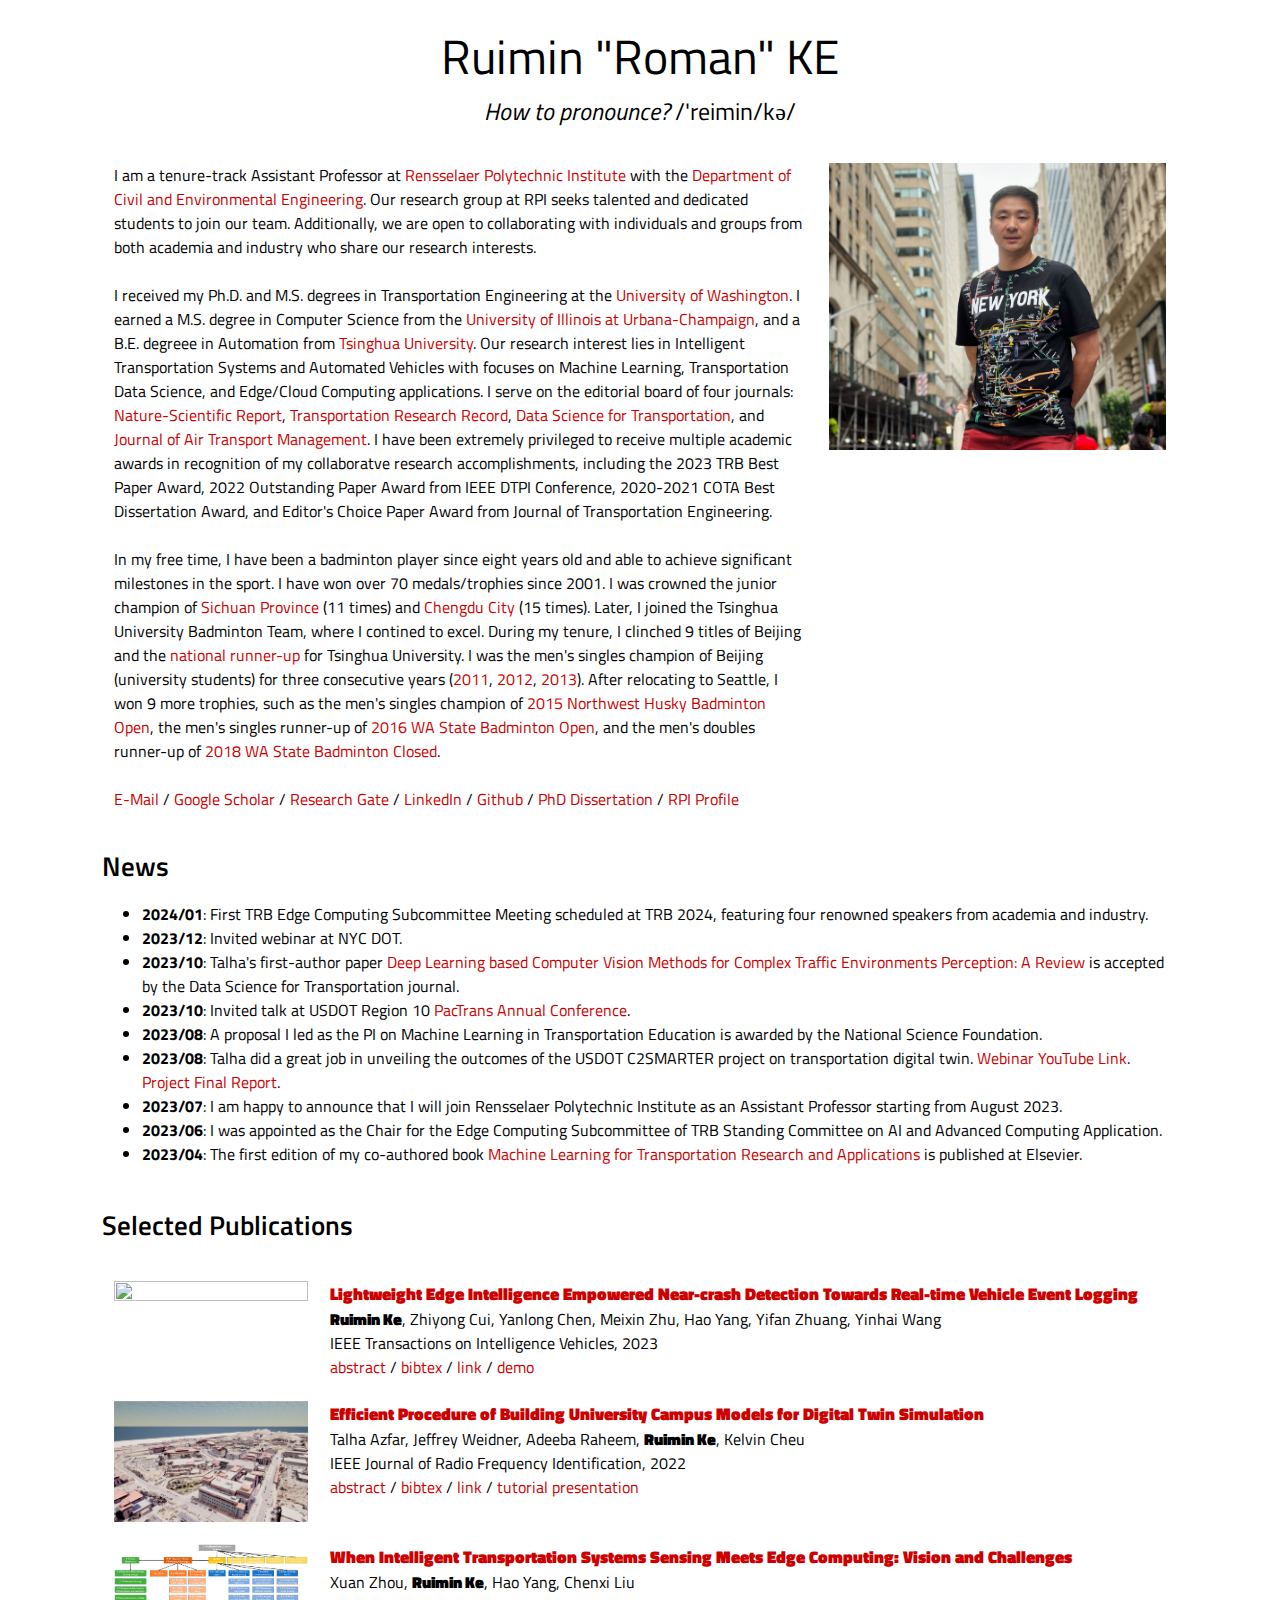
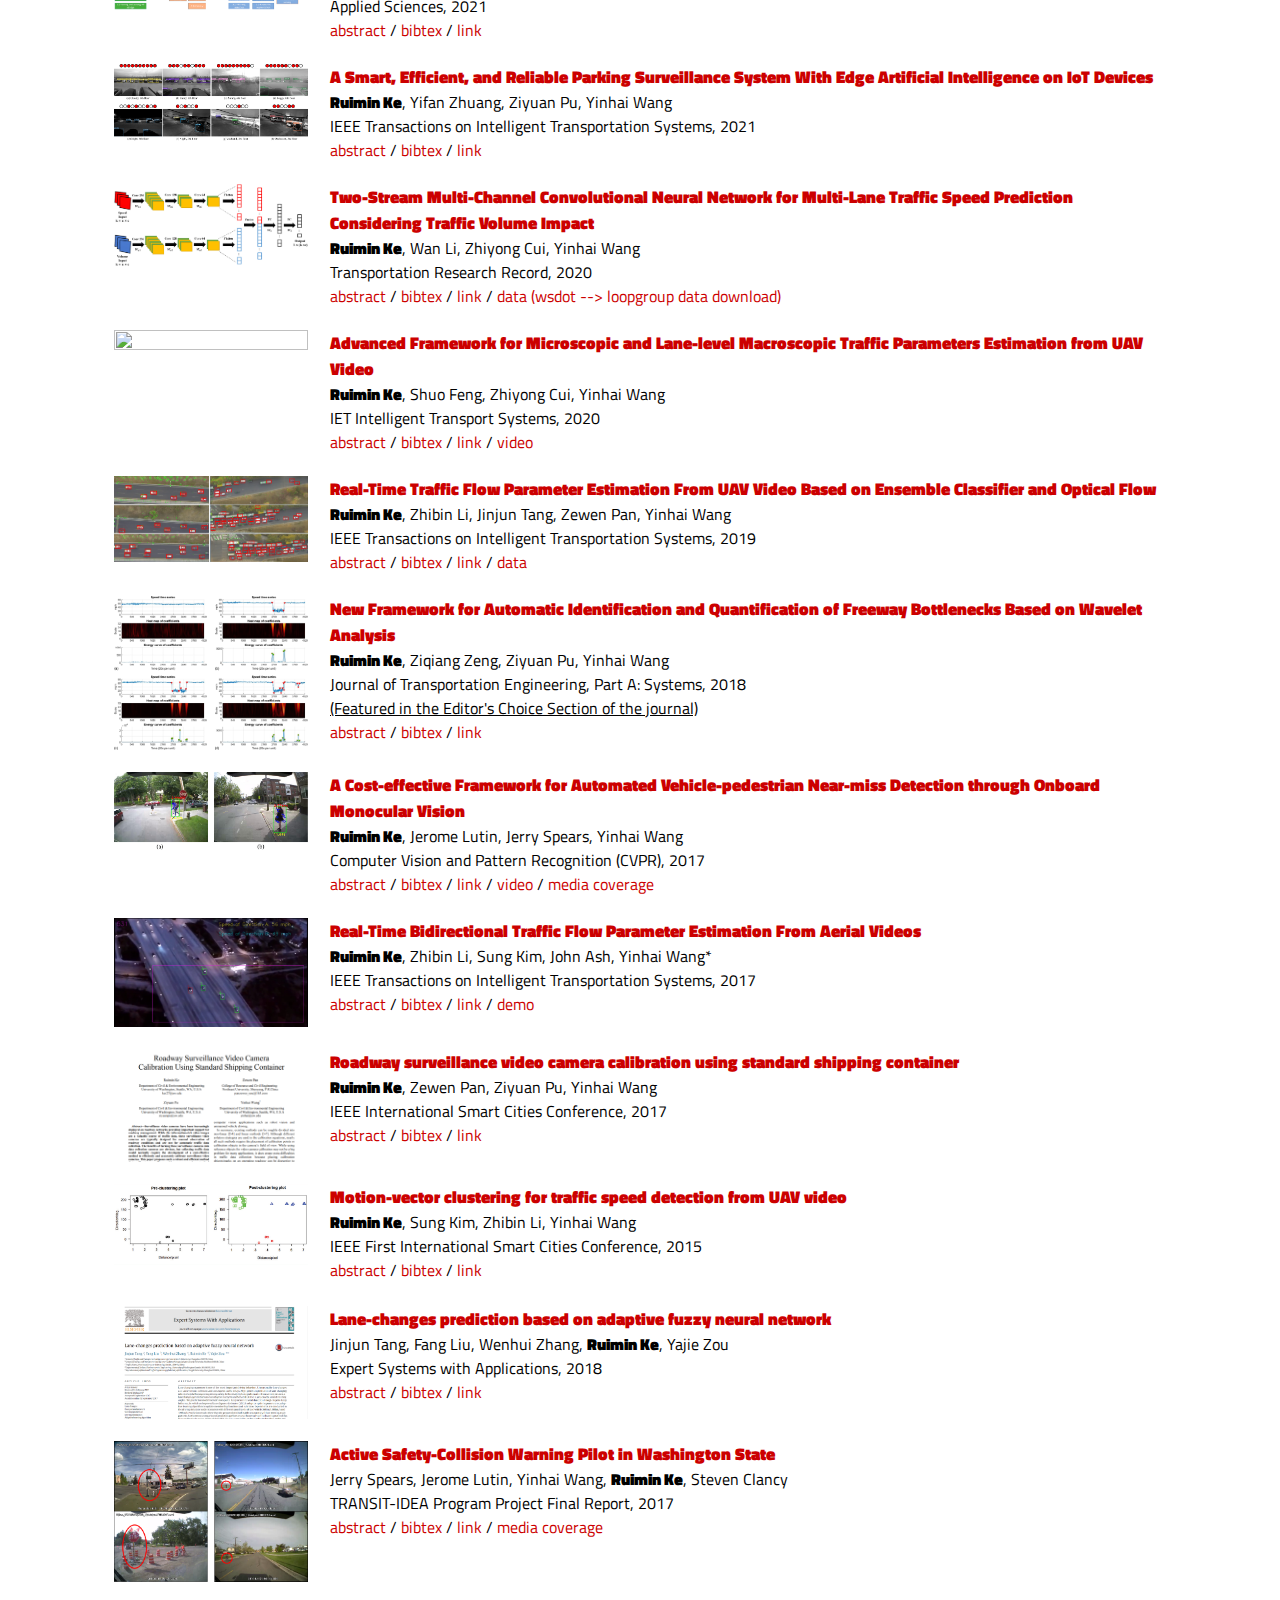
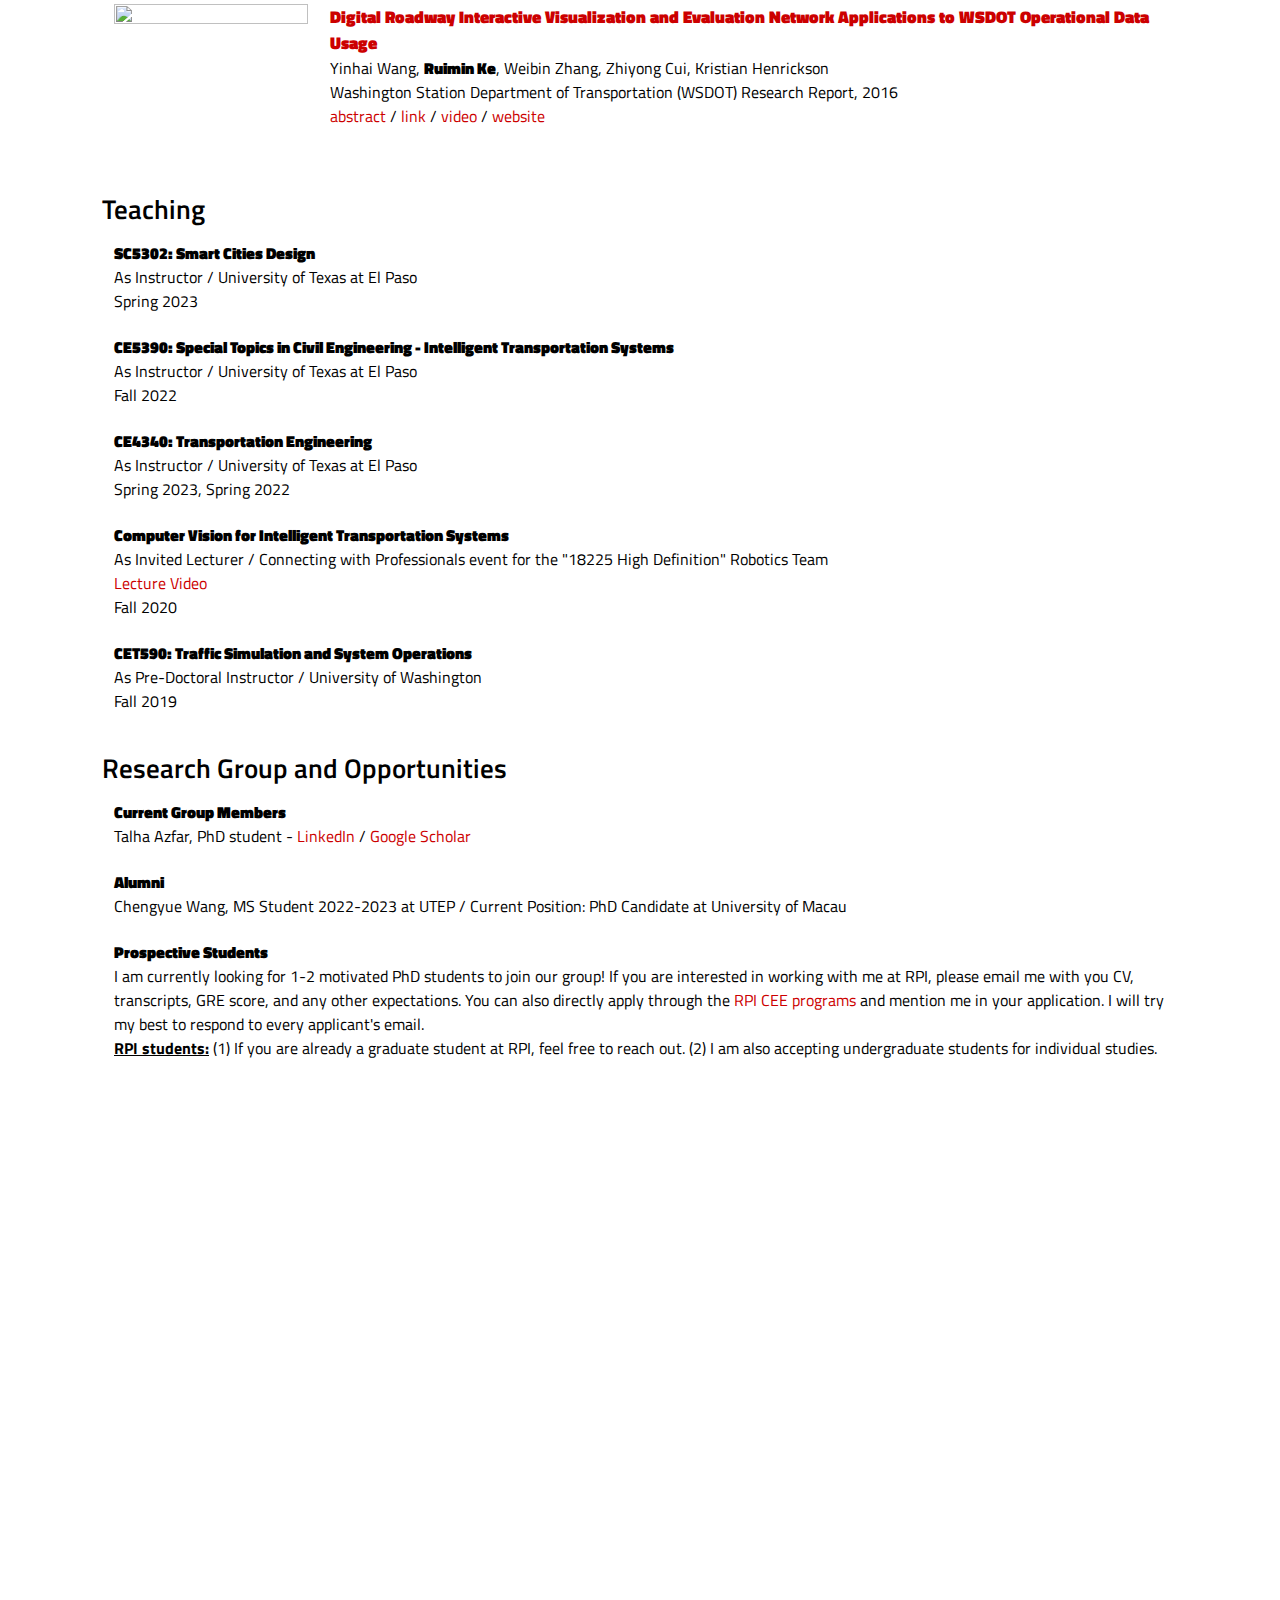
==== index.htm @ 083072ac "Dec 2023 Update" ====
<html>
  <meta http-equiv="Content-Type" content="text/html; charset=utf-8" /> 
  <script src="hidebib.js" type="text/javascript"></script>
  <title>Ruimin Ke - Homepage</title>
  <link href="https://fonts.googleapis.com/css?family=Titillium+Web:400,600,400italic,600italic,300,300italic" type="text/css" rel="stylesheet" />
  <link href="style.css" type="text/css" rel="stylesheet" />
  <body>
    <table cellpadding="10" width="1100" align="center" border="0">
      <tr>
        <td halign="center">
          <p align="center">
            <font size="7"> Ruimin "Roman" KE </font> </br>
            <font size="5"><i>How to pronounce?</i>  /'reimin/k&#601/</font>
          </p>
        </td>
      </tr>
      <tr>
        <td>
          <table cellpadding="10" width="100%" align="center" border="0">
            <tr>
              <td width="50%" valign="top">I am a tenure-track Assistant Professor at <a target="_blank" rel="noopener noreferrer" href="https://www.rpi.edu/">Rensselaer Polytechnic Institute</a> with the <a target="_blank" rel="noopener noreferrer" href="https://cee.rpi.edu/">Department of Civil and Environmental Engineering</a>.
                Our research group at RPI seeks talented and dedicated students to join our team. Additionally, we are open to collaborating with individuals and groups from both academia and industry who share our research interests.</br></br>
                I received my Ph.D. and M.S. degrees in Transportation Engineering at the <a target="_blank" rel="noopener noreferrer" href="https://www.washington.edu/">University of Washington</a>. I earned a M.S. degree in Computer Science from the <a target="_blank" rel="noopener noreferrer" href="https://illinois.edu/">University of Illinois at Urbana-Champaign</a>, and a B.E. degreee in Automation from <a target="_blank" rel="noopener noreferrer" href="https://www.tsinghua.edu.cn/en/">Tsinghua University</a>.
                Our research interest lies in Intelligent Transportation Systems and Automated Vehicles with focuses on Machine Learning, Transportation Data Science, and Edge/Cloud Computing applications. 
                I serve on the editorial board of four journals: <a target="_blank" rel="noopener noreferrer" href="https://www.nature.com/srep/">Nature-Scientific Report</a>, <a target="_blank" rel="noopener noreferrer" href="https://journals.sagepub.com/home/trr">Transportation Research Record</a>, <a target="_blank" rel="noopener noreferrer" href="https://www.springer.com/journal/42421">Data Science for Transportation</a>, and <a target="_blank" rel="noopener noreferrer" href="https://www.sciencedirect.com/journal/journal-of-air-transport-management">Journal of Air Transport Management</a>. I have been extremely privileged to receive multiple academic awards in recognition of my collaboratve research accomplishments, including the 2023 TRB Best Paper Award, 2022 Outstanding Paper Award from IEEE DTPI Conference, 2020-2021 COTA Best Dissertation Award, and Editor's Choice Paper Award from Journal of Transportation Engineering.
                <br /><br />In my free time, I have been a badminton player since eight years old and able to achieve significant milestones in the sport. I have won over 70 medals/trophies since 2001. I was crowned the junior champion of <a target="_blank" rel="noopener noreferrer" href="http://www.doc88.com/p-398368573587.html">Sichuan Province</a> (11 times) and <a target="_blank" rel="noopener noreferrer" href="http://sports.sina.com.cn/s/2004-07-28/0723320391s.shtml">Chengdu City</a> (15 times). Later, I joined the Tsinghua University Badminton Team, where I contined to excel. During my tenure, I clinched 9 titles of Beijing and the <a target="_blank" rel="noopener noreferrer" href="http://news.cupl.edu.cn/info/1054/19584.htm">national runner-up</a> for Tsinghua University. 
                I was the men's singles champion of Beijing (university students) for three consecutive years (<a target="_blank" rel="noopener noreferrer" href="http://v.youku.com/v_show/id_XMjYyMjA4NDAw.html">2011</a>, <a target="_blank" rel="noopener noreferrer" href="http://v.youku.com/v_show/id_XNDQyNzk2NzIw.html">2012</a>, <a target="_blank" rel="noopener noreferrer" href="https://www.tsinghua.edu.cn/info/1181/54935.htm">2013</a>). 
                After relocating to Seattle, I won 9 more trophies, such as the men's singles champion of <a target="_blank" rel="noopener noreferrer" href="http://students.washington.edu/bmtclub/">2015 Northwest Husky Badminton Open</a>, the men's singles runner-up of <a target="_blank" rel="noopener noreferrer" href="https://www.youtube.com/watch?v=KPBD_abbd6g">2016 WA State Badminton Open</a>, and the men's doubles runner-up of <a target="_blank" rel="noopener noreferrer" href="https://www.youtube.com/watch?v=E0kyC5zGu3Q">2018 WA State Badminton Closed</a>. 
                <br /><br /><a target="_blank" rel="noopener noreferrer" href="mailto:ker@rpi.edu">E-Mail</a> / <a target="_blank" rel="noopener noreferrer" href="https://scholar.google.com/citations?user=7dTiQxUAAAAJ&hl=en">Google Scholar</a> / <a target="_blank" rel="noopener noreferrer" href="https://www.researchgate.net/profile/Ruimin_Ke">Research Gate</a> / <a target="_blank" rel="noopener noreferrer" href="https://www.linkedin.com/in/ruimin-roman-ke-44794893/">LinkedIn</a> / <a target="_blank" rel="noopener noreferrer" href="https://github.com/superromanke">Github</a> / <a target="_blank" rel="noopener noreferrer" href="https://search.proquest.com/docview/2489315896?pq-origsite=gscholar&fromopenview=true">PhD Dissertation</a> / <a target="_blank" rel="noopener noreferrer" href="https://faculty.rpi.edu/ruimin-ke">RPI Profile</a><br/></td>

              <td width="25%" valign="top">
                <img src="./icons/nyc_profile.jpg" style="border-style: none" width="100%" /></br>
              </td>
            </tr>
          </table>
        </td>
      </tr>
      <tr>
        <td>
          <heading>News</heading>
          <br />
          <ul>
          <li><b>2024/01</b>: First TRB Edge Computing Subcommittee Meeting scheduled at TRB 2024, featuring four renowned speakers from academia and industry.
          <li><b>2023/12</b>: Invited webinar at NYC DOT.
          <li><b>2023/10</b>: Talha's first-author paper <a target="_blank" rel="noopener noreferrer" href="https://arxiv.org/abs/2211.05120">Deep Learning based Computer Vision Methods for Complex Traffic Environments Perception: A Review</a> is accepted by the Data Science for Transportation journal.
          <li><b>2023/10</b>: Invited talk at USDOT Region 10 <a target="_blank" rel="noopener noreferrer" href="https://pactransconference.com/">PacTrans Annual Conference</a>.
          <li><b>2023/08</b>: A proposal I led as the PI on Machine Learning in Transportation Education is awarded by the National Science Foundation.
          <li><b>2023/08</b>: Talha did a great job in unveiling the outcomes of the USDOT C2SMARTER project on transportation digital twin. <a target="_blank" rel="noopener noreferrer" href="https://youtu.be/tYYnSCZ3UEE">Webinar YouTube Link</a>. <a target="_blank" rel="noopener noreferrer" href="https://rosap.ntl.bts.gov/view/dot/72742">Project Final Report</a>.
          <li><b>2023/07</b>: I am happy to announce that I will join Rensselaer Polytechnic Institute as an Assistant Professor starting from August 2023.
          <li><b>2023/06</b>: I was appointed as the Chair for the Edge Computing Subcommittee of TRB Standing Committee on AI and Advanced Computing Application.
          <li><b>2023/04</b>: The first edition of my co-authored book <a target="_blank" rel="noopener noreferrer" href="https://shop.elsevier.com/books/title/author/9780323961264?utm_source=google_ads&utm_medium=paid_search&utm_campaign=usdsa&gclid=Cj0KCQjw0IGnBhDUARIsAMwFDLky4jBbc_l6eus937eQsNHpFeOmkGIKtBMQVFHI4ewZw82mEf7poVcaAh_wEALw_wcB&gclsrc=aw.ds">Machine Learning for Transportation Research and Applications</a> is published at Elsevier.
        </td>
      </tr>
      <tr>
        <td>
          <heading>Selected Publications</heading>
          <br />
          <br />
          <table cellpadding="10" width="100%" align="center" border="0">
            <tr>
              <td width="20%" valign="top">
                <img src="icons/iv2023.png" style="border-style: none" width="100%" />
              </td>
              <td width="80%" valign="top"><papertitle><a href="./pdfs/IV2023.pdf">Lightweight Edge Intelligence Empowered Near-crash Detection Towards Real-time Vehicle Event Logging</a></papertitle><br /><strong><b>Ruimin Ke</b></strong>, Zhiyong Cui, Yanlong Chen, Meixin Zhu, Hao Yang, Yifan Zhuang, Yinhai Wang<br />IEEE Transactions on Intelligence Vehicles, 2023<br /><div class="paper" id="IV2023"><a href="javascript:toggleblock('IV2023_abs')">abstract</a> / <a href="javascript:toggleblock('IV2023_bib')">bibtex</a> / <a target="_blank" rel="noopener noreferrer" href="https://ieeexplore.ieee.org/abstract/document/10036095">link</a> / <a target="_blank" rel="noopener noreferrer" href="https://www.youtube.com/watch?v=9NGo4Ef59i0">demo</a>
                <p align="justify"><i id="IV2023_abs">A major role of automated vehicles is that vehicles serve as mobile sensors for event detection and data collection, which support tactical automation in autonomous driving and post-analysis for traffic safety. However, most data collected during regular operations of vehicles are not of interest, while it costs a large amount of computation, communication, and storage resources on the cloud servers. Vehicular edge computing has emerged as a promising paradigm to balance these high costs in traditional cloud computing. But edge computers often have limited resources to support the high efficiency and intelligence of advanced vehicular functions. Motivated by the existing challenges and new concepts, this paper proposes and tests a lightweight edge intelligence framework for vehicle event detection and logging that runs in an event-based and real-time manner. Specifically, this paper takes vehicle-vehicle and vehicle-pedestrian near-crashes as the events of interest. The lightweight algorithm design of modeling the bounding boxes in object detection/tracking enables real-time edge intelligence onboard a vehicle; The event-based data logging mechanism eliminates redundant data onboard and integrates multi-source information for individual near-crash events. Comprehensive open-road tests on four transit vehicles have been conducted.</i></p>
                <bibtext xml:space="preserve" id="IV2023_bib">@article{ke2023lightweight, <br />title={Lightweight Edge Intelligence Empowered Near-crash Detection Towards Real-time Vehicle Event Logging},<br />author={Ke, Ruimin and Cui, Zhiyong and Chen, Yanlong and Zhu, Meixin and Yang, Hao and Zhuang, Yifan and Wang, Yinhai},<br />journal={IEEE Transactions on Intelligent Vehicles},<br />year={2023},<br />publisher={IEEE}<br />}<br /></bibtext></div><script language="JavaScript">hideblock('IV2023_bib');hideblock('IV2023_abs');</script></td>
            </tr>
            <tr>
              <td width="20%" valign="top">
                <img src="icons/dt2022.jpg" style="border-style: none" width="100%" />
              </td>
              <td width="80%" valign="top"><papertitle><a href="./pdfs/dt2022.pdf">Efficient Procedure of Building University Campus Models for Digital Twin Simulation</a></papertitle><br /> Talha Azfar, Jeffrey Weidner, Adeeba Raheem, <strong><b>Ruimin Ke</b></strong>, Kelvin Cheu<br />IEEE Journal of Radio Frequency Identification, 2022<br /><div class="paper" id="dt2022"><a href="javascript:toggleblock('dt2022_abs')">abstract</a> / <a href="javascript:toggleblock('dt2022_bib')">bibtex</a> / <a target="_blank" rel="noopener noreferrer" href="https://ieeexplore.ieee.org/abstract/document/9913679">link</a> / <a target="_blank" rel="noopener noreferrer" href="https://nyu.zoom.us/rec/play/0m3GOt7iWt-vNhStCJ-J1naYCwnGTi29B5cjJQCjmVbZeunkgxw4Bzfw_MqqwFwJR85CLu8r_Fhweh66.6rAC7u7TAZkBQsOC?continueMode=true&_x_zm_rtaid=ipupiJfQSz6GrYaOgJojxQ.1672900135494.974de250732fb4ac7be6138efebbbbf9&_x_zm_rhtaid=842">tutorial presentation</a>
                <p align="justify"><i id="dt2022_abs">Realistic digital geographical models of real-world locations are a necessary starting point for digital twin applications, especially for simulation and visualization. However, the visual fidelity of this first step is often neglected, since the effort involved is counterproductive to the main research focus. In this paper, we explore different tools and resources to assemble an efficient and convenient procedure to create a 3D digital model of a university campus that can support digital twin applications. Specifically, the terrain, buildings, and road network are combined into the CARLA project on Unreal Engine, enabling computer vision, traffic simulation, and autonomous driving experimentation.</i></p>
                <bibtext xml:space="preserve" id="dt2022_bib">@article{azfar2022efficient, <br />title={Efficient Procedure of Building University Campus Models for Digital Twin Simulation},<br />author={Azfar, Talha and Weidner, Jeffrey and Raheem, Adeeba and Ke, Ruimin and Cheu, Ruey Long},<br />journal={IEEE Journal of Radio Frequency Identification},<br />volume={6},<br />pages={769-773},<br />year={2022},<br />publisher={IEEE}<br />}<br /></bibtext></div><script language="JavaScript">hideblock('dt2022_bib');hideblock('dt2022_abs');</script></td>
            </tr>            
            <tr>
              <td width="20%" valign="top">
                <img src="icons/as2021.png" style="border-style: none" width="100%" />
              </td>
              <td width="80%" valign="top"><papertitle><a href="./pdfs/as2021.pdf">When Intelligent Transportation Systems Sensing Meets Edge Computing: Vision and Challenges</a></papertitle><br />Xuan Zhou, <strong><b>Ruimin Ke</b></strong>, Hao Yang, Chenxi Liu<br />Applied Sciences, 2021<br /><div class="paper" id="AS2021"><a href="javascript:toggleblock('AS2021_abs')">abstract</a> / <a href="javascript:toggleblock('AS2021_bib')">bibtex</a> / <a target="_blank" rel="noopener noreferrer" href="https://www.mdpi.com/2076-3417/11/20/9680">link</a><p align="justify"><i id="AS2021_abs">The widespread use of mobile devices and sensors has motivated data-driven applications that can leverage the power of big data to benefit many aspects of our daily life, such as health, transportation, economy, and environment. Under the context of smart city, intelligent transportation systems (ITS), as a main building block of modern cities, and edge computing (EC), as an emerging computing service that targets addressing the limitations of cloud computing, have attracted increasing attention in the research community in recent years. It is well believed that the application of EC in ITS will have considerable benefits to transportation systems regarding efficiency, safety, and sustainability. Despite the growing trend in ITS and EC research, a big gap in the existing literature is identified: the intersection between these two promising directions has been far from well explored. In this paper, we focus on a critical part of ITS, i.e., sensing, and conducting a review on the recent advances in ITS sensing and EC applications in this field. The key challenges in ITS sensing and future directions with the integration of edge computing are discussed.</i></p><bibtext xml:space="preserve" id="AS2021_bib">@article{zhou2021intelligent,, <br />title={When Intelligent Transportation Systems Sensing Meets Edge Computing: Vision and Challenges},<br />author={Zhou, Xuan and Ke, Ruimin and Yang, Hao and Liu, Chenxi},<br />journal={Applied Sciences},<br />volum={11},<br />number={20},<br />pages={9680},<br />year={2021},<br />publisher={Multidisciplinary Digital Publishing Institute}<br />}<br /></bibtext></div><script language="JavaScript">hideblock('AS2021_bib');hideblock('AS2021_abs');</script></td>
            </tr>
            <tr>
              <td width="20%" valign="top">
                <img src="icons/TITS2020parking.png" style="border-style: none" width="100%" />
              </td>
              <td width="80%" valign="top"><papertitle><a href="./pdfs/TITS2020parking.pdf">A Smart, Efficient, and Reliable Parking Surveillance System With Edge Artificial Intelligence on IoT Devices</a></papertitle><br /><strong><b>Ruimin Ke</b></strong>, Yifan Zhuang, Ziyuan Pu, Yinhai Wang<br />IEEE Transactions on Intelligent Transportation Systems, 2021<br /><div class="paper" id="TITS2020"><a href="javascript:toggleblock('TITS2020_abs')">abstract</a> / <a href="javascript:toggleblock('TITS2020_bib')">bibtex</a> / <a target="_blank" rel="noopener noreferrer" href="https://ieeexplore.ieee.org/document/9061155">link</a><p align="justify"><i id="TITS2020_abs">Cloud computing has been a main-stream computing service for years. Recently, with the rapid development in urbanization, massive video surveillance data are produced at an unprecedented speed. A traditional solution to deal with the big data would require a large amount of computing and storage resources. With the advances in Internet of things (IoT), artificial intelligence, and communication technologies, edge computing offers a new solution to the problem by processing all or part of the data locally at the edge of a surveillance system. In this study, we investigate the feasibility of using edge computing for smart parking surveillance tasks, specifically, parking occupancy detection using the real-time video feed. The system processing pipeline is carefully designed with the consideration of flexibility, online surveillance, data transmission, detection accuracy, and system reliability. It enables artificial intelligence at the edge by implementing an enhanced single shot multibox detector (SSD). A few more algorithms are developed either locally at the edge of the system or on the centralized data server targeting optimal system efficiency and accuracy. Thorough field tests were conducted in the Angle Lake parking garage for three months. The experimental results are promising that the final detection method achieves over 95% accuracy in real-world scenarios with high efficiency and reliability. The proposed smart parking surveillance system is a critical component of smart cities and can be a solid foundation for future applications in intelligent transportation systems.</i></p><bibtext xml:space="preserve" id="TITS2020_bib">@article{9061155, <br />title={A Smart, Efficient, and Reliable Parking Surveillance System With Edge Artificial Intelligence on IoT Devices},<br />author={Ke, Ruimin and Zhuang, Yifan and Pu, Ziyuan and Wang, Yinhai},<br />journal={IEEE Transactions on Intelligent Transportation Systems},<br />year={2020},<br />volum={},<br />number={},<br />pages={1-13}<br />}<br /></bibtext></div><script language="JavaScript">hideblock('TITS2020_bib');hideblock('TITS2020_abs');</script></td>
            </tr>
            <tr>
              <td width="20%" valign="top">
                <img src="icons/TRR2020.jpeg" style="border-style: none" width="100%" />
              </td>
              <td width="80%" valign="top"><papertitle><a href="./pdfs/TRR2020.pdf">Two-Stream Multi-Channel Convolutional Neural Network for Multi-Lane Traffic Speed Prediction Considering Traffic Volume Impact</a></papertitle><br /><strong><b>Ruimin Ke</b></strong>, Wan Li, Zhiyong Cui, Yinhai Wang<br />Transportation Research Record, 2020<br /><div class="paper" id="TRR2020"><a href="javascript:toggleblock('TRR2020_abs')">abstract</a> / <a href="javascript:toggleblock('TRR2020_bib')">bibtex</a> / <a target="_blank" rel="noopener noreferrer" href="https://journals.sagepub.com/doi/full/10.1177/0361198120911052">link</a> / <a target="_blank" rel="noopener noreferrer" href="http://uwdrive.net/STARLab">data (wsdot --> loopgroup data download)</a><p align="justify"><i id="TRR2020_abs">Traffic speed prediction is a critically important component of intelligent transportation systems. Recently, with the rapid development of deep learning and transportation data science, a growing body of new traffic speed prediction models have been designed that achieved high accuracy and large-scale prediction. However, existing studies have two major limitations. First, they predict aggregated traffic speed rather than lane-level traffic speed; second, most studies ignore the impact of other traffic flow parameters in speed prediction. To address these issues, the authors propose a two-stream multi-channel convolutional neural network (TM-CNN) model for multi-lane traffic speed prediction considering traffic volume impact. In this model, the authors first introduce a new data conversion method that converts raw traffic speed data and volume data into spatial�temporal multi-channel matrices. Then the authors carefully design a two-stream deep neural network to effectively learn the features and correlations between individual lanes, in the spatial�temporal dimensions, and between speed and volume. Accordingly, a new loss function that considers the volume impact in speed prediction is developed. A case study using 1-year data validates the TM-CNN model and demonstrates its superiority. This paper contributes to two research areas: (1) traffic speed prediction, and (2) multi-lane traffic flow study.</i></p><bibtext xml:space="preserve" id="TRR2020_bib">@article{ke2020TWO, <br />title={Two-Stream Multi-Channel Convolutional Neural Network for Multi-Lane Traffic Speed Prediction Considering Traffic Volume Impact},<br />author={Ke, Ruimin and Li, Wan and Cui, Zhiyong and Wang, Yinhai},<br />journal={Transportation Research Record},<br />pages={0361198120911052},<br />year={2020},<br />publisher={publisher={SAGE Publications Sage CA: Los Angeles, CA}<br />}<br /></bibtext></div><script language="JavaScript">hideblock('TRR2020_bib');hideblock('TRR2020_abs');</script></td>
            </tr>
	    <tr>
              <td width="20%" valign="top">
                <img src="icons/TRB2019uav.gif" style="border-style: none" width="100%" />
              </td>
              <td width="80%" valign="top"><papertitle><a href="./pdfs/IET2020uav.pdf">Advanced Framework for Microscopic and Lane-level Macroscopic Traffic Parameters Estimation from UAV Video</a></papertitle><br /><strong><b>Ruimin Ke</b></strong>, Shuo Feng, Zhiyong Cui, Yinhai Wang<br />IET Intelligent Transport Systems, 2020<br /><div class="paper" id="ke2019TRB"><a href="javascript:toggleblock('ke2019TRB_abs')">abstract</a> / <a href="javascript:toggleblock('ke2019TRB_bib')">bibtex</a> / <a target="_blank" rel="noopener noreferrer" href="https://digital-library.theiet.org/content/journals/10.1049/iet-its.2019.0463">link</a> / <a target="_blank" rel="noopener noreferrer" href="https://www.youtube.com/watch?v=qo4uYHAPMXk">video</a><p align="justify"><i id="ke2019TRB_abs">Unmanned aerial vehicle (UAV) is at the heart of modern traffic sensing research due to its advantages of low cost, high flexibility, and wide view range over traditional traffic sensors. Recently, increasing efforts in UAV-based traffic sensing have been made, and great progress has been achieved on the estimation of aggregated macroscopic traffic parameters. Compared to aggregated macroscopic traffic data, there has been extensive attention on higher-resolution traffic data such as microscopic traffic parameters and lane-level macroscopic traffic parameters since they can help deeply understand traffic patterns and individual vehicle behaviours. However, little existing research can automatically estimate microscopic traffic parameters and lane-level macroscopic traffic parameters using UAV videos with a moving background. In this study, an advanced framework is proposed to bridge the gap. Specifically, three functional modules consisting of multiple processing streams and the interconnections among them are carefully designed with the consideration of UAV video features and traffic flow characteristics. Experimental results on real-world UAV video data demonstrate promising performances of the framework in microscopic and lane-level macroscopic traffic parameters estimation. This research pushes off the boundaries of the applicability of UAVs and has an enormous potential to support advanced traffic sensing and management.</i></p><bibtext xml:space="preserve" id="ke2019TRB_bib">@article{ke2020advanced,<br />title={Advanced framework for microscopic and lane-level macroscopic traffic parameters estimation from UAV video},<br />author={Ke, Ruimin and Feng, Shuo and Cui, Zhiyong and Wang, Yinhai},<br />journal={IET Intelligent Transport Systems}<br />year = {2020}<br />publisher={IET}<br />}<br /></bibtext></div><script language="JavaScript">hideblock('ke2019TRB_bib');hideblock('ke2019TRB_abs');</script></td>
            </tr>
            <tr>
              <td width="20%" valign="top">
                <img src="icons/TITS2018uav.png" style="border-style: none" width="100%" />
              </td>
              <td width="80%" valign="top"><papertitle><a href="./pdfs/TITS2018uav.pdf">Real-Time Traffic Flow Parameter Estimation From UAV Video Based on Ensemble Classifier and Optical Flow</a></papertitle><br /><strong><b>Ruimin Ke</b></strong>, Zhibin Li, Jinjun Tang, Zewen Pan, Yinhai Wang<br />IEEE Transactions on Intelligent Transportation Systems, 2019<br /><div class="paper" id="TITS2018uav"><a href="javascript:toggleblock('TITS2018uav_abs')">abstract</a> / <a href="javascript:toggleblock('TITS2018uav_bib')">bibtex</a> / <a target="_blank" rel="noopener noreferrer" href="https://ieeexplore.ieee.org/abstract/document/8307444">link</a> / <a target="_blank" rel="noopener noreferrer" href="http://www.uwstarlab.org/publications.html#data">data</a><p align="justify"><i id="TITS2018uav_abs">Recently, the availability of unmanned aerial vehicle (UAV) opens up new opportunities for smart transportation applications, such as automatic traffic data collection. In such a trend, detecting vehicles and extracting traffic parameters from UAV video in a fast and accurate manner is becoming crucial in many prospective applications. However, from the methodological perspective, several limitations have to be addressed before the actual implementation of UAV. This paper proposes a new and complete analysis framework for traffic flow parameter estimation from UAV video. This framework addresses the well-concerned issues on UAV's irregular ego-motion, low estimation accuracy in dense traffic situation, and high computational complexity by designing and integrating four stages. In the first two stages an ensemble classifier (Haar cascade + convolutional neural network) is developed for vehicle detection, and in the last two stages a robust traffic flow parameter estimation method is developed based on optical flow and traffic flow theory. The proposed ensemble classifier is demonstrated to outperform the state-of-the-art vehicle detectors that designed for UAV-based vehicle detection. Traffic flow parameter estimations in both free flow and congested traffic conditions are evaluated, and the results turn out to be very encouraging. The dataset with 20,000 image samples used in this study is publicly accessible for benchmarking at http://www.uwstarlab.org/research.html.</i></p><bibtext xml:space="preserve" id="TITS2018uav_bib">@article{ke2018real, <br />title={Real-time traffic flow parameter estimation from UAV video based on ensemble classifier and optical flow},<br />author={Ke, Ruimin and Li, Zhibin and Tang, Jinjun and Pan, Zewen and Wang, Yinhai}, <br />journal={IEEE Transactions on Intelligent Transportation Systems},<br />year={2018},<br />volume={20}, <br />number={1},<br />pages={54-64},<br />publisher={IEEE}}<br /></bibtext></div><script language="JavaScript">hideblock('TITS2018uav_bib');hideblock('TITS2018uav_abs');</script></td>
            </tr>
            <tr>
              <td width="20%" valign="top">
                <img src="icons/ke2018JTE.jpg" style="border-style: none" width="100%" />
              </td>
              <td width="80%" valign="top"><papertitle><a href="./pdfs/JTE2018Wavelet.pdf">New Framework for Automatic Identification and Quantification of Freeway Bottlenecks Based on Wavelet Analysis</a></papertitle><br /><strong><b>Ruimin Ke</b></strong>, Ziqiang Zeng, Ziyuan Pu, Yinhai Wang<br />Journal of Transportation Engineering, Part A: Systems, 2018<br /><u>(Featured in the Editor's Choice Section of the journal)</u><br /><div class="paper" id="ke2018JTE"><a href="javascript:toggleblock('ke2018JTE_abs')">abstract</a> / <a href="javascript:toggleblock('ke2018JTE_bib')">bibtex</a> / <a target="_blank" rel="noopener noreferrer" href="https://ascelibrary.org/doi/abs/10.1061/JTEPBS.0000168">link</a><p align="justify"><i id="ke2018JTE_abs">As the amount of traffic congestion continues to grow, pinpointing freeway bottleneck locations and quantifying their impacts are crucial activities for traffic management and control. Among the previous bottleneck identification methods, limitations still exist. The first key limitation is that they cannot determine precise breakdown durations at a bottleneck in an objective manner. Second, the input data often needs to be aggregated in an effort to ensure better robustness to noise, which will significantly reduce the time resolution. Wavelet transform, as a powerful and efficient data-processing tool, has already been implemented in some transportation application scenarios to much benefit. However, there is still a wide gap between existing preliminary explorations of wavelet analysis in transportation research and a completely automatic bottleneck identification framework. This paper addresses several key issues in existing bottleneck identification approaches and also fills a gap in transportation-related wavelet applications. The experimental results demonstrate that the proposed method is able to locate the most severe bottlenecks and comprehensively quantify their impacts.</i></p><bibtext xml:space="preserve" id="ke2018JTE_bib">@article{doi:10.1061/JTEPBS.0000168,<br />author = {Ruimin Ke  and Ziqiang Zeng  and Ziyuan Pu  and Yinhai Wang },<br />title = {New Framework for Automatic Identification and Quantification of Freeway Bottlenecks Based on Wavelet Analysis},<br />journal = {Journal of Transportation Engineering, Part A: Systems},<br />volume = {144},<br />number = {9},<br />pages = {04018044},<br />year = {2018},<br />doi = {10.1061/JTEPBS.0000168}<br />}<br /></bibtext></div><script language="JavaScript">hideblock('ke2018JTE_bib');hideblock('ke2018JTE_abs');</script></td>
            </tr>
            <tr>
              <td width="20%" valign="top">
                <img src="icons/cvpr2017.jpg" style="border-style: none" width="100%" />
              </td>
              <td width="80%" valign="top"><papertitle><a href="./pdfs/cvpr2017.pdf"> A Cost-effective Framework for Automated Vehicle-pedestrian Near-miss Detection through Onboard Monocular Vision </a></papertitle><br /><strong><b>Ruimin Ke</b></strong>, Jerome Lutin, Jerry Spears, Yinhai Wang<br />Computer Vision and Pattern Recognition (CVPR), 2017<br /><div class="paper" id="cvpr2017"><a href="javascript:toggleblock('cvpr2017_abs')">abstract</a> / <a href="javascript:toggleblock('cvpr2017_bib')">bibtex</a> / <a target="_blank" rel="noopener noreferrer" href="https://ieeexplore.ieee.org/document/8014858">link</a> / <a target="_blank" rel="noopener noreferrer" href="https://www.youtube.com/watch?v=LPRWDhKdOiM">video</a> / <a target="_blank" rel="noopener noreferrer" href="http://depts.washington.edu/pactrans/pactrans-student-research-presents-at-ieee-cvpr-conference/">media coverage</a><p align="justify"><i id="cvpr2017_abs">Onboard monocular cameras have been widely deployed in both public transit and personal vehicles. Obtaining vehicle-pedestrian near-miss event data from onboard monocular vision systems may be cost-effective compared with onboard multiple-sensor systems or traffic surveillance videos. But extracting near-misses from onboard monocular vision is challenging and little work has been published. This paper fills the gap by developing a framework to automatically detect vehicle-pedestrian near-misses through onboard monocular vision. The proposed framework can estimate depth and real-world motion information through monocular vision with a moving video background. The experimental results based on processing over 30-hours video data demonstrate the ability of the system to capture near-misses by comparison with the events logged by the Rosco/MobilEye Shield+ system which includes four cameras working cooperatively. The detection overlap rate reaches over 90% with the thresholds properly set. </i></p><bibtext xml:space="preserve" id="cvpr2017_bib">@INPROCEEDINGS{8014858, <br />    author={R. Ke and J. Lutin and J. Spears and Y. Wang}, <br />    booktitle={2017 IEEE Conference on Computer Vision and Pattern Recognition Workshops (CVPRW)}, <br />    title={A Cost-Effective Framework for Automated Vehicle-Pedestrian Near-Miss Detection Through Onboard Monocular Vision},<br />    year={2017},<br />    pages={898-905},<br />   doi={10.1109/CVPRW.2017.124}, <br />    ISSN={2160-7516},<br />    month={July},}<br /></bibtext></div><script language="JavaScript">hideblock('cvpr2017_bib');hideblock('cvpr2017_abs');</script></td>			  
            </tr>
            <tr>
              <td width="20%" valign="top">
                <img src="icons/TITS2017uav.png" style="border-style: none" width="100%" />
              </td>
              <td width="80%" valign="top"><papertitle><a href="./pdfs/TITS2017uav.pdf"> Real-Time Bidirectional Traffic Flow Parameter Estimation From Aerial Videos </a></papertitle><br /><strong><b>Ruimin Ke</b></strong>, Zhibin Li, Sung Kim, John Ash, Yinhai Wang*<br />IEEE Transactions on Intelligent Transportation Systems, 2017<br /><div class="paper" id="TITS2017uav"><a href="javascript:toggleblock('TITS2017uav_abs')">abstract</a> / <a href="javascript:toggleblock('TITS2017uav_bib')">bibtex</a> / <a target="_blank" rel="noopener noreferrer" href="https://ieeexplore.ieee.org/abstract/document/7546916">link</a> / <a target="_blank" rel="noopener noreferrer" href="https://www.youtube.com/watch?v=m6ZEB_sqBek">demo</a><p align="justify"><i id="TITS2017uav_abs"> Unmanned aerial vehicles (UAVs) are gaining popularity in traffic monitoring due to their low cost, high flexibility, and wide view range. Traffic flow parameters such as speed, density, and volume extracted from UAV-based traffic videos are critical for traffic state estimation and traffic control and have recently received much attention from researchers. However, different from stationary surveillance videos, the camera platforms move with UAVs, and the background motion in aerial videos makes it very challenging to process for data extraction. To address this problem, a novel framework for real-time traffic flow parameter estimation from aerial videos is proposed. The proposed system identifies the directions of traffic streams and extracts traffic flow parameters of each traffic stream separately. Our method incorporates four steps that make use of the Kanade-Lucas-Tomasi (KLT) tracker, k-means clustering, connected graphs, and traffic flow theory. The KLT tracker and k-means clustering are used for interest-point-based motion analysis; then, four constraints are proposed to further determine the connectivity of interest points belonging to one traffic stream cluster. Finally, the average speed of a traffic stream as well as density and volume can be estimated using outputs from previous steps and reference markings. Our method was tested on five videos taken in very different scenarios. The experimental results show that in our case studies, the proposed method achieves about 96% and 87% accuracy in estimating average traffic stream speed and vehicle count, respectively. The method also achieves a fast processing speed that enables real-time traffic information estimation. </i></p><bibtext xml:space="preserve" id="TITS2017uav_bib"> @ARTICLE{7546916, <br /> author={R. Ke and Z. Li and S. Kim and J. Ash and Z. Cui and Y. Wang}, <br />journal={IEEE Transactions on Intelligent Transportation Systems}, <br /> title={Real-Time Bidirectional Traffic Flow Parameter Estimation From Aerial Videos},<br />year={2018},<br />volume={18}, <br />number={4},<br />pages={890-901},<br /> doi={10.1109/TITS.2016.2595526},<br />ISSN={1524-9050},<br />month={April},}<br /></bibtext></div><script language="JavaScript">hideblock('TITS2017uav_bib');hideblock('TITS2017uav_abs');</script></td>			  
            </tr>
            <tr>
              <td width="20%" valign="top">
                <img src="icons/isc22017.png" style="border-style: none" width="100%" />
              </td>
              <td width="80%" valign="top"><papertitle><a href="./pdfs/isc22017.pdf"> Roadway surveillance video camera calibration using standard shipping container </a></papertitle><br /><strong><b>Ruimin Ke</b></strong>, Zewen Pan, Ziyuan Pu, Yinhai Wang<br />IEEE International Smart Cities Conference, 2017<br /><div class="paper" id="Isc22017"><a href="javascript:toggleblock('Isc22017_abs')">abstract</a> / <a href="javascript:toggleblock('Isc22017_bib')">bibtex</a> / <a target="_blank" rel="noopener noreferrer" href=" https://ieeexplore.ieee.org/abstract/document/8090811">link</a><p align="justify"><i id="Isc22017_abs"> Surveillance video cameras have been increasingly deployed on roadway networks providing important support for roadway management. While the information-rich video images are a valuable source of traffic data, these surveillance video cameras are typically designed for manual observation of roadway conditions and are not for automatic traffic data collection. The benefits of turning these surveillance cameras into data collection cameras are obvious, but collecting traffic data would normally require the development of a cost-effective method to efficiently and accurately calibrate surveillance video cameras. This paper proposes such a robust and efficient method that calibrates surveillance video cameras using standard shipping container as the reference object. The traditional camera calibration model can be simplified and camera parameters can be recovered with precise mathematical derivation. After solving for all the camera parameters, the 3D object world coordinates can be reconstructed from 2D image coordinates, thus enabling the collection of a variety of traffic data using surveillance video camera data. </i></p><bibtext xml:space="preserve" id="Isc22017_bib"> @INPROCEEDINGS{8090811, <br /> author={R. Ke and Z. Pan and Z. Pu and Y. Wang},<br /> booktitle={2017 International Smart Cities Conference (ISC2)}, <br /> title={Roadway surveillance video camera calibration using standard shipping container},<br />year={2017},<br />volume={}, <br />number={},<br />pages={1-6},<br /> doi={10.1109/ISC2.2017.8090811},<br />ISSN={},<br />month={Sept},}<br /></bibtext></div><script language="JavaScript">hideblock('Isc22017_bib');hideblock('Isc22017_abs');</script></td>			  
            </tr>
            <tr>
              <td width="20%" valign="top">
                <img src="icons/isc22015.png" style="border-style: none" width="100%" />
              </td>
              <td width="80%" valign="top"><papertitle><a href="./pdfs/isc22015.pdf"> Motion-vector clustering for traffic speed detection from UAV video </a></papertitle><br /><strong><b>Ruimin Ke</b></strong>, Sung Kim, Zhibin Li, Yinhai Wang<br />IEEE First International Smart Cities Conference, 2015<br /><div class="paper" id="Isc22015"><a href="javascript:toggleblock('Isc22015_abs')">abstract</a> / <a href="javascript:toggleblock('Isc22015_bib')">bibtex</a> / <a target="_blank" rel="noopener noreferrer" href=" https://ieeexplore.ieee.org/document/7366230">link</a><p align="justify"><i id="Isc22015_abs"> A novel method for detecting the average speed of traffic from non-stationary aerial video is presented. The method first extracts interest points from a pair of frames and performs interest point tracking with an optical flow algorithm. The output of the optical flow is a set of motion vectors which are k-means clustered in velocity space. The centers of the clusters correspond to the average velocities of traffic and the background, and are used to determine the speed of traffic relative to the background. The proposed method is tested on a 70-frame test sequence of UAV aerial video, and achieves an average error for speed estimates of less than 12%.</i></p><bibtext xml:space="preserve" id="Isc22015_bib"> @INPROCEEDINGS{7366230, <br />author={R. Ke and S. Kim and Z. Li and Y. Wang}, <br /> booktitle={2015 IEEE First International Smart Cities Conference (ISC2)}, <br /> title={Motion-vector clustering for traffic speed detection from UAV video},<br />year={2015},<br />volume={}, <br />number={},<br />pages={1-5},<br /> doi={10.1109/ISC2.2015.7366230},<br />ISSN={},<br />month={Oct},}<br /></bibtext></div><script language="JavaScript">hideblock('Isc22015_bib');hideblock('Isc22015_abs');</script></td>			  
            </tr>
            <tr>
            <tr>
              <td width="20%" valign="top">
                <img src="icons/esa2018.png" style="border-style: none" width="100%" />
              </td>
              <td width="80%" valign="top"><papertitle><a href="./pdfs/esa2018.pdf">Lane-changes prediction based on adaptive fuzzy neural network </a></papertitle><br />Jinjun Tang, Fang Liu, Wenhui Zhang, <strong><b>Ruimin Ke</b></strong>, Yajie Zou<br />Expert Systems with Applications, 2018<br /><div class="paper" id="Esa2018"><a href="javascript:toggleblock('Esa2018_abs')">abstract</a> / <a href="javascript:toggleblock('Esa2018_bib')">bibtex</a> / <a target="_blank" rel="noopener noreferrer" href="https://www.sciencedirect.com/science/article/pii/S0957417417306255 ">link</a><p align="justify"><i id="Esa2018_abs"> Lane changing maneuver is one of the most important driving behaviors. Unreasonable lane changes can cause serious collisions and consequent traffic delays. High precision prediction of lane changing intent is helpful for improving driving safety. In this study, by fusing information from vehicle sensors, a lane changing predictor based on Adaptive Fuzzy Neural Network (AFFN) is proposed to predict steering angles. The prediction model includes two parts: fuzzy neural network based on Takagi–Sugeno fuzzy inference, in which an improved Least Squares Estimator (LSE) is adopt to optimize parameters; adaptive learning algorithm to update membership functions and rule base. Experiments are conducted in the driving simulator under scenarios with different speed levels of lead vehicle: 60 km/h, 80 km/h and 100 km/h. Prediction results show that the proposed method is able to accurately follow steering angle patterns. Furthermore, comparison of prediction performance with several machine learning methods further verifies the learning ability of the AFNN. Finally, a sensibility analysis indicates heading angles and acceleration of vehicle are also important factors for predicting lane changing behavior.</i></p><bibtext xml:space="preserve" id="Esa2018_bib"> @article{TANG2018452, <br />title = "Lane-changes prediction based on adaptive fuzzy neural network", <br /> journal = "Expert Systems with Applications", <br /> volume = "91",<br />pages = "452 - 463",<br />year = "2018",<br />issn = "0957-4174",<br />doi = "https://doi.org/10.1016/j.eswa.2017.09.025",<br /> author = "Jinjun Tang and Fang Liu and Wenhui Zhang and Ruimin Ke and Yajie Zou", <br />}<br /></bibtext></div><script language="JavaScript">hideblock('Esa2018_bib');hideblock('Esa2018_abs');</script></td>
            </tr>
            <tr>
              <td width="20%" valign="top">
                <img src="icons/idea2017.png" style="border-style: none" width="100%" />
              </td>
              <td width="80%" valign="top"><papertitle><a href="./pdfs/idea2017.pdf">Active Safety-Collision Warning Pilot in Washington State </a></papertitle><br />Jerry Spears, Jerome Lutin, Yinhai Wang, <strong><b>Ruimin Ke</b></strong>, Steven Clancy<br />TRANSIT-IDEA Program Project Final Report, 2017<br /><div class="paper" id="Idea2017"><a href="javascript:toggleblock('Idea2017_abs')">abstract</a> / <a href="javascript:toggleblock('Idea2017_bib')">bibtex</a> / <a target="_blank" rel="noopener noreferrer" href="https://trid.trb.org/View/1480393">link</a> / <a target="_blank" rel="noopener noreferrer" href="https://www.kiro7.com/news/local/videos-show-warning-system-helps-bus-drivers-in-close-call-scenarios/276958895">media coverage</a><p align="justify"><i id="Idea2017_abs"> The Rosco/Mobileye Shield+ system is a collision avoidance warning system (CAWS) specifically designed for transit buses. This project involved field testing and evaluation of the CAWS in revenue service over a three-month period. The system provides alerts and warnings to the bus driver for the following conditions that could lead to a collision: 1) changing lanes without activating a turn signal, 2) exceeding posted speed limit, 3) monitoring headway with the vehicle leading the bus, 4) forward vehicle collision warning, and 5) pedestrian or cyclist collision warning in front of, or alongside the bus. Alerts and warnings are displayed to the driver by visual indicators located on the windshield and front pillars. Audible warnings are issued when collisions are imminent. Research objectives included: create a robust Rosco/Mobileye demonstration pilot for active/collision avoidance within the State of Washington on a minimum of 35 transit buses; determine the ease of retrofit of the existing fleet; develop a methodology for estimating the full costs savings of avoided collisions for each agency; develop a methodology and evaluation process for transit driver feedback and acceptance as well as bus passenger feedback; and provide detailed data and understanding on entrance barriers to this technology. The pilot test showed that although driver acceptance was mixed, there were large reductions in near-miss events for CAWS-equipped buses. Consequently, achieving driver acceptance will be a key factor in continued development and deployment of CAWS. As a result of comments received from the drivers, the vendor has begun a program to incorporate desired modifications to the system including reducing false positives. A second major factor in achieving industry acceptance is to demonstrate the business case for CAWS to both transit agencies and system developers. Although the pilot project produced encouraging results, collisions, injuries and fatalities can be considered rare events. A much larger in-service test will be needed to demonstrate actual cost-savings.</i></p><bibtext xml:space="preserve" id="Idea2017_bib"> @Report{01643748, <br />author={Jerry Spears and Jerome Lutin and Yinhai Wang and Ruimin Ke and Steven Clancy},  <br /> journal={Transit IDEA Project}, <br /> title={Active Safety-Collision Warning Pilot in Washington State},<br />year={2017},<br />publisher={Transportation Research Board}<br />volume={}, <br />number={82},<br />pages={1-33}, <br />month={May},}<br /></bibtext></div><script language="JavaScript">hideblock('Idea2017_bib');hideblock('Idea2017_abs');</script></td>			  
            </tr>
            <tr>
              <td width="20%" valign="top">
                <img src="icons/drivenet2016.gif" style="border-style: none" width="100%" />
              </td>
              <td width="80%" valign="top"><papertitle><a href="./pdfs/drivenet2016.pdf">Digital Roadway Interactive Visualization and Evaluation Network Applications to WSDOT Operational Data Usage</a></papertitle><br />Yinhai Wang, <strong><b>Ruimin Ke</b></strong>, Weibin Zhang, Zhiyong Cui, Kristian Henrickson<br />Washington Station Department of Transportation (WSDOT) Research Report, 2016<br /><div class="paper" id="Drivenet2016"><a href="javascript:toggleblock('Drivenet2016_abs')">abstract</a> / <a href="http://www.wsdot.wa.gov/research/reports/800/digital-roadway-interactive-visualization-and-evaluation-network-applications">link</a> / <a target="_blank" rel="noopener noreferrer" href="https://www.youtube.com/watch?v=uzOl3cNoLvc">video</a> / <a target="_blank" rel="noopener noreferrer" href="http://www.uwdrive.net/">website</a><p align="justify"><i id="Drivenet2016_abs">DRIVE Net is a region-wide, Web-based transportation decision support system that adopts digital roadway maps as the base, and provides data layers for integrating and analyzing a variety of data sources (e.g., traffic sensors, incident records). Moreover, DRIVE Net offers a platform for streamlining transportation analysis and decision making, and it serves as a practical tool for visualizing historical observations spatially and temporally. In its current implementation, DRIVE Net demonstrates the potential to be used as a standard tool for incorporating multiple data sets from different fields and as a platform for real-time decision making. In comparison with the previous version, the new DRIVE Net system is now able to handle more complex computational tasks, perform large-scale spatial processing, and support data sharing services to provide a stable and interoperable platform to process, analyze, visualize, and share transportation data. DRIVE Net’s capabilities include generating statistics for WSDOT’s Gray Notebook (GNB), including travel times, throughput productivity, and traffic delay calculations for both general purpose and HOV lanes, each of which are important performance indicators in the WSDOT congestion report. The DRIVE Net system includes robust loop detector data processing and quality control methods to address the data quality issues impacting loop detectors throughout the state. The capabilities of the DRIVE Net system have been expanded to include safety modeling, hotspot identification, and incident induced delay estimation. Specifically, the Safety Performance module includes functions that can be used to obtain traffic incident frequency, apply predictive models to estimate the safety performance of road segments, and visualize and compare observed incident counts and different predictive models. Additionally, a module providing multi-modal data analysis and visualization capabilities was developed as a pilot experiment for integration of heterogeneous data. This module includes pedestrian and bicycle, public transit, park and ride, Car2Go, and ferry data downloading and visualization. DRIVE Net now offers role-based access control, such that access privileges to different functions and data resources can be assigned on a group or individual basis. The new system is able to support more complex analytics and decision support features on a large-scale transportation network, and is expected to be of great practical use for both traffic engineers and researchers. With a modular structure and mature data integration and management framework, DRIVE Net can be expanded in the future to include a variety of additional data resources and analytical capabilities. </i></p> </div><script language="JavaScript"> hideblock('Drivenet2016_abs');</script></td>			 
            </tr>
            <tr>
          </table>
          <br />
        </td>
      </tr>
      <tr>
        <td>
          <heading>Teaching</heading>
          <table cellpadding="10" width="100%" align="left" border="0">
            <tr>
              <td width="100%" valign="top"><strong>SC5302: Smart Cities Design</strong><br />As Instructor / University of Texas at El Paso</a><br/>Spring 2023 </td>
            </tr>
            <tr>
              <td width="100%" valign="top"><strong>CE5390: Special Topics in Civil Engineering - Intelligent Transportation Systems</strong><br />As Instructor / University of Texas at El Paso</a><br/>Fall 2022 </td>
            </tr>
            <tr>
              <td width="100%" valign="top"><strong>CE4340: Transportation Engineering</strong><br />As Instructor / University of Texas at El Paso</a><br/>Spring 2023, Spring 2022 </td>
            </tr>
            <tr>
           <!--   <td width="20%" valign="top">
                <img src="./icons/cv4its.png" style="border-style: none" width="100%" />
              </td> -->
              <td width="100%" valign="top"><strong>Computer Vision for Intelligent Transportation Systems</strong><br />As Invited Lecturer / Connecting with Professionals event for the "18225 High Definition" Robotics Team<br /><a target="_blank" rel="noopener noreferrer" href="https://www.twitch.tv/videos/732545457">Lecture Video</a><br/>Fall 2020 </td>
            </tr>
            <tr>
            <!-- <td width="20%" valign="top">
                <img src="./icons/cet590_1.png" style="border-style: none" width="100%" />
              </td> --> 
              <td width="100%" valign="top"><strong>CET590: Traffic Simulation and System Operations</strong><br />As Pre-Doctoral Instructor / University of Washington<br/>Fall 2019 </td>
            </tr>
          </table>
          <br />
          <br />
        </td>
      </tr>
    <tr>
      <td>
        <heading>Research Group and Opportunities</heading>
        <table cellpadding="10" width="100%" align="left" border="0">
          <tr>
            <td width="100%" valign="top"><strong>Current Group Members</strong><br /> Talha Azfar, PhD student - <a target="_blank" rel="noopener noreferrer" href="https://www.linkedin.com/in/talha-azfar/">LinkedIn</a> / <a target="_blank" rel="noopener noreferrer" href="https://scholar.google.com/citations?user=upSJGWUAAAAJ&hl=en">Google Scholar</a>
          </tr>
          <tr>
            <td width="100%" valign="top"><strong>Alumni</strong><br /> Chengyue Wang, MS Student 2022-2023 at UTEP / Current Position: PhD Candidate at University of Macau
          </tr>
          <tr>
            <td width="100%" valign="top"><strong>Prospective Students</strong><br /> I am currently looking for 1-2 motivated PhD students to join our group! If you are interested in working with me at RPI, please email me with you CV, transcripts, GRE score, and any other expectations. You can also directly apply through the <a target="_blank" rel="noopener noreferrer" href="https://cee.rpi.edu/graduate">RPI CEE programs</a> and mention me in your application. I will try my best to respond to every applicant's email.</br> <u><b>RPI students:</u></b> (1) If you are already a graduate student at RPI, feel free to reach out. (2) I am also accepting undergraduate students for individual studies.
          </tr>
        </table>
        <br />
        <br />
      </td>
    </tr>
  </table>
    <script>(function(i,s,o,g,r,a,m){i['GoogleAnalyticsObject']=r;i[r]=i[r]||function(){(i[r].q=i[r].q||[]).push(arguments)},i[r].l=1*new Date();a=s.createElement(o),m=s.getElementsByTagName(o)[0];a.async=1;a.src=g;m.parentNode.insertBefore(a,m)})(window,document,'script','//www.google-analytics.com/analytics.js','ga'); ga('create', 'UA-41929264-1', 'berkeley.edu'); ga('send', 'pageview');</script>
  <div style="display: flex; align-items: center; justify-content: center; height: 100%; width: 100%;">
      <div style="width: 50%; overflow: hidden;">
          <script type="text/javascript" id="clustrmaps" src="//clustrmaps.com/map_v2.js?d=-snL6t0--XBcjImdquFwu0d0r_-yyNO8KEP61pGUrZs&cl=ffffff&w=a"></script>
      </div>
  </div>
  </body>
</html>
---- style.css ----
a {
color: #CC0000;
text-decoration:none;
}

a:focus, a:hover {
color: #990000;
text-decoration:none;
}

body,td,th {
	font-family: 'Titillium Web';
	font-size: 16px;
	font-weight: 400
}
papertitle {
	font-family: 'Titillium Web';
	font-size: 17px;
	font-weight: 1000
}
strong {
	font-family: 'Titillium Web';
	font-size: 16px;
	font-weight: 800
}
heading {
	font-family: 'Titillium Web';
	font-size: 27px;
	font-weight: 600
}

subheading {
	font-family: 'Titillium Web';
	font-size: 20px;
	font-weight: 600
}


bibtext {
  font-family: monospace;
	font-size: 14px;
}
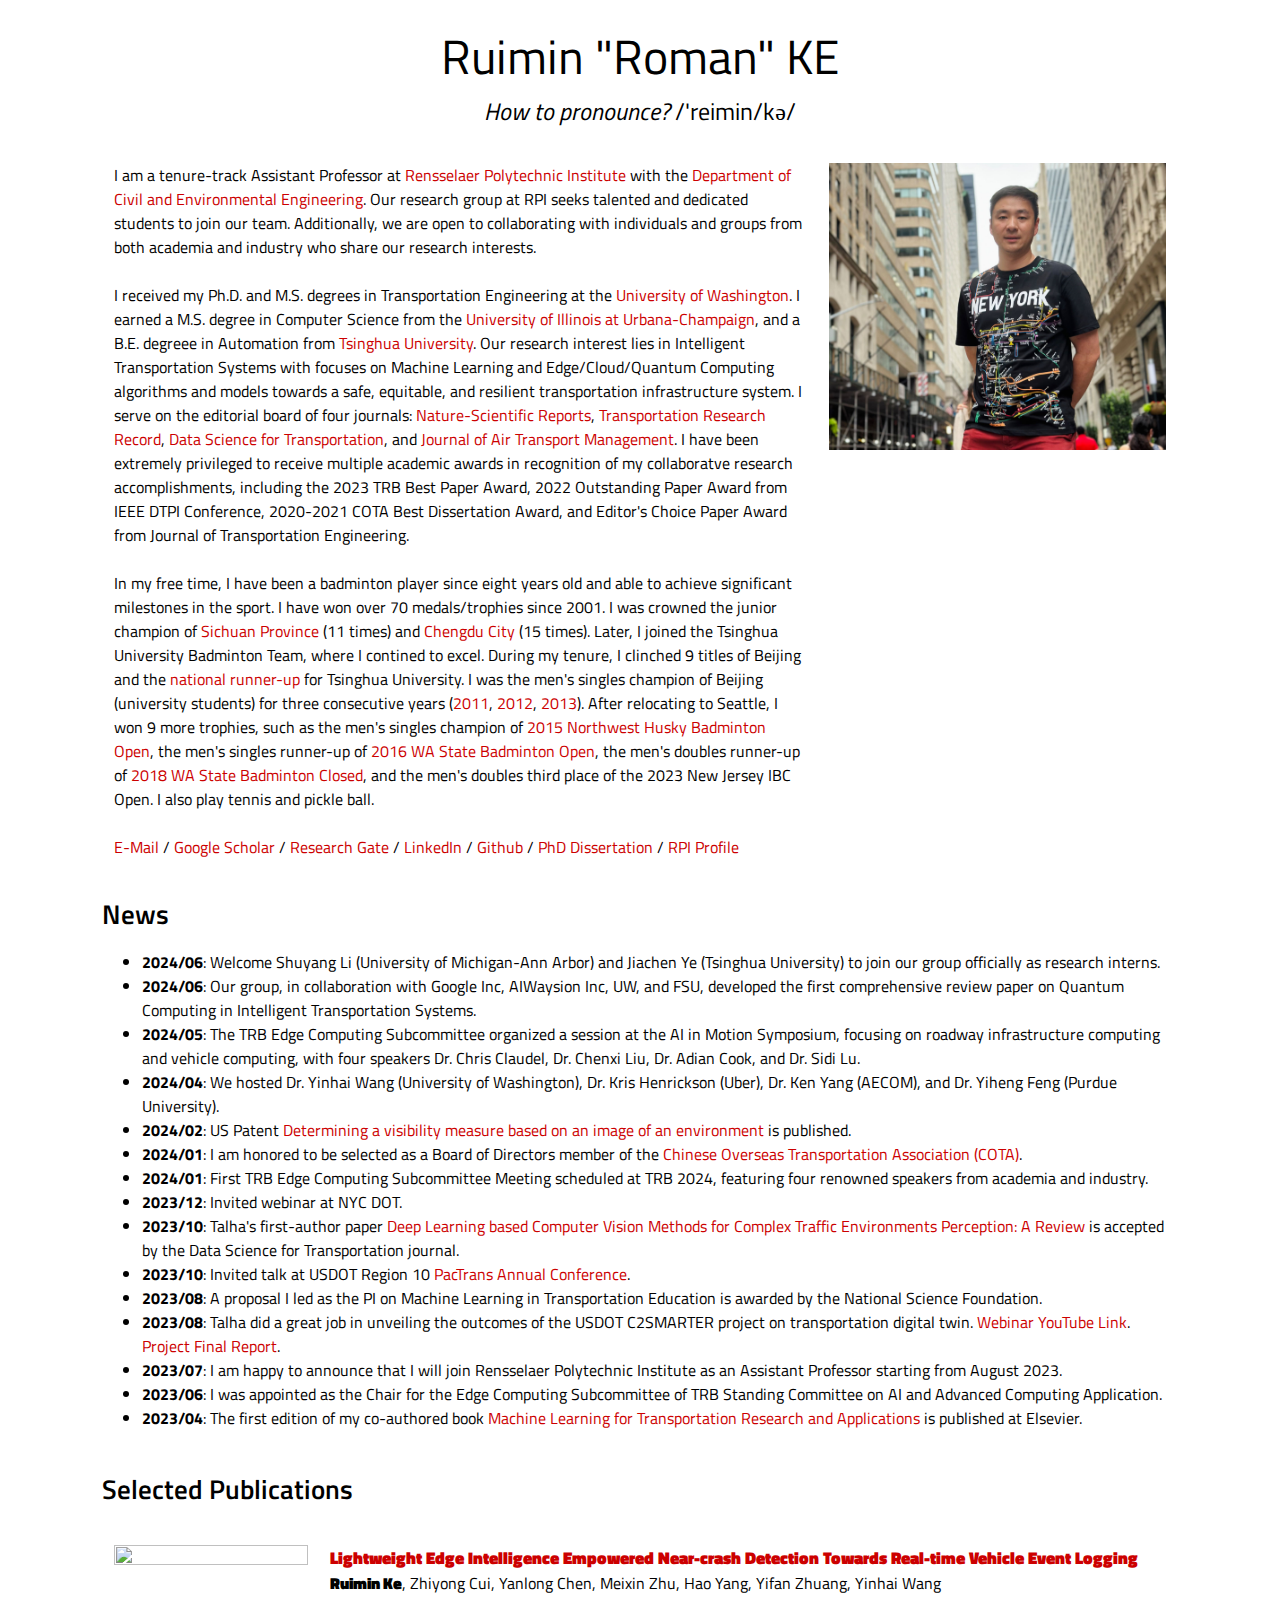
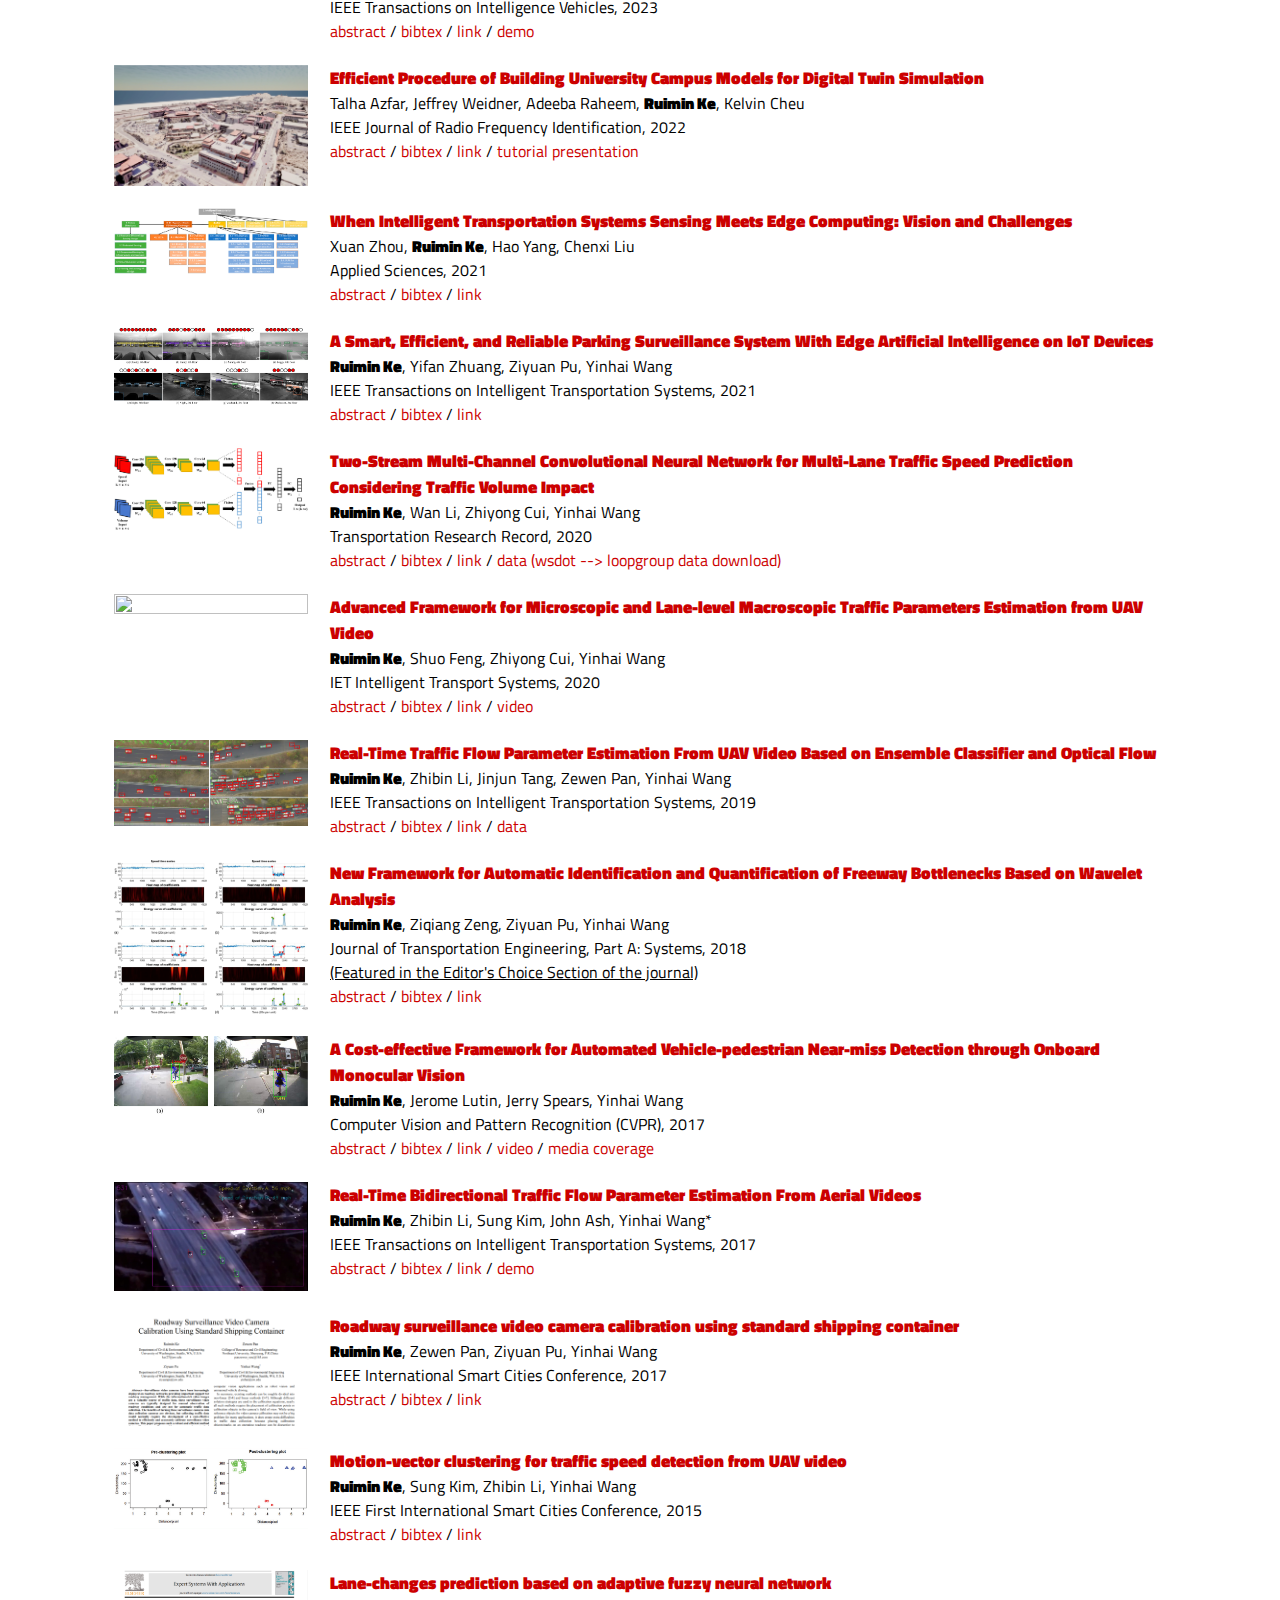
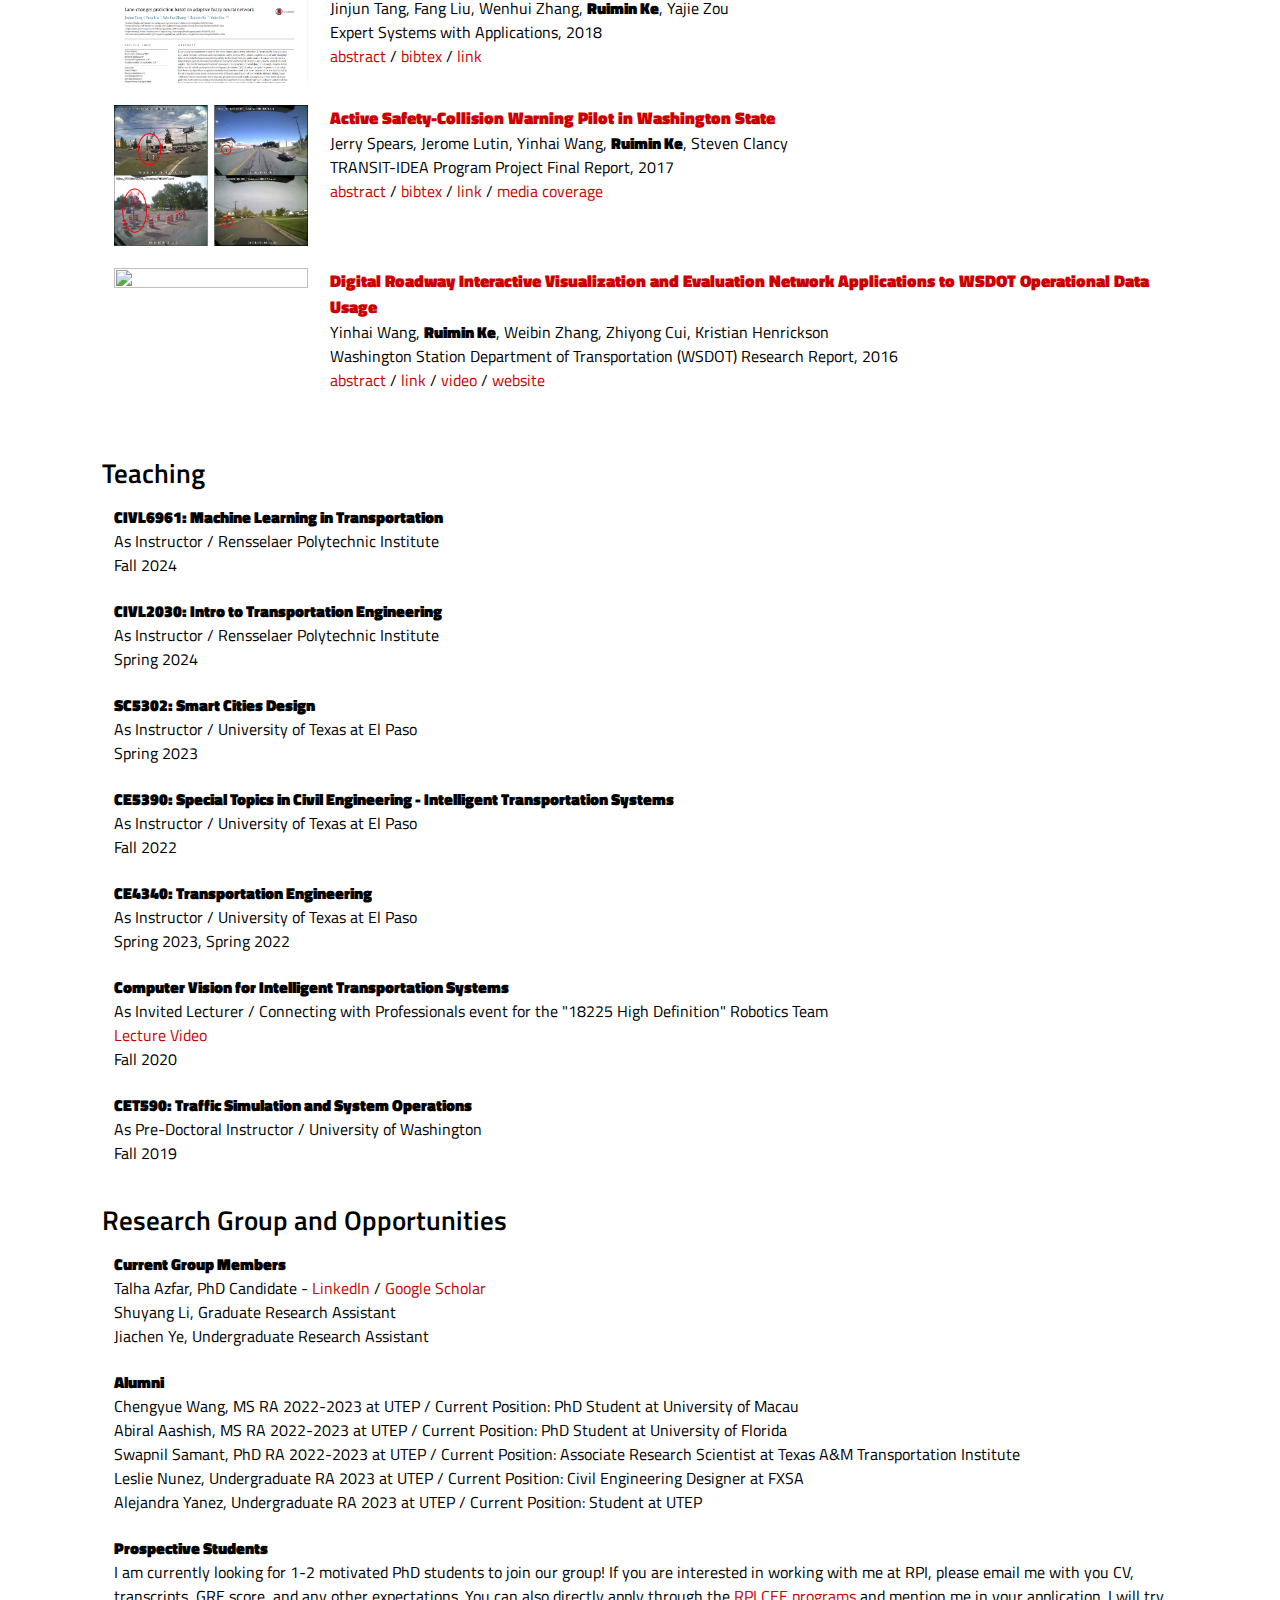
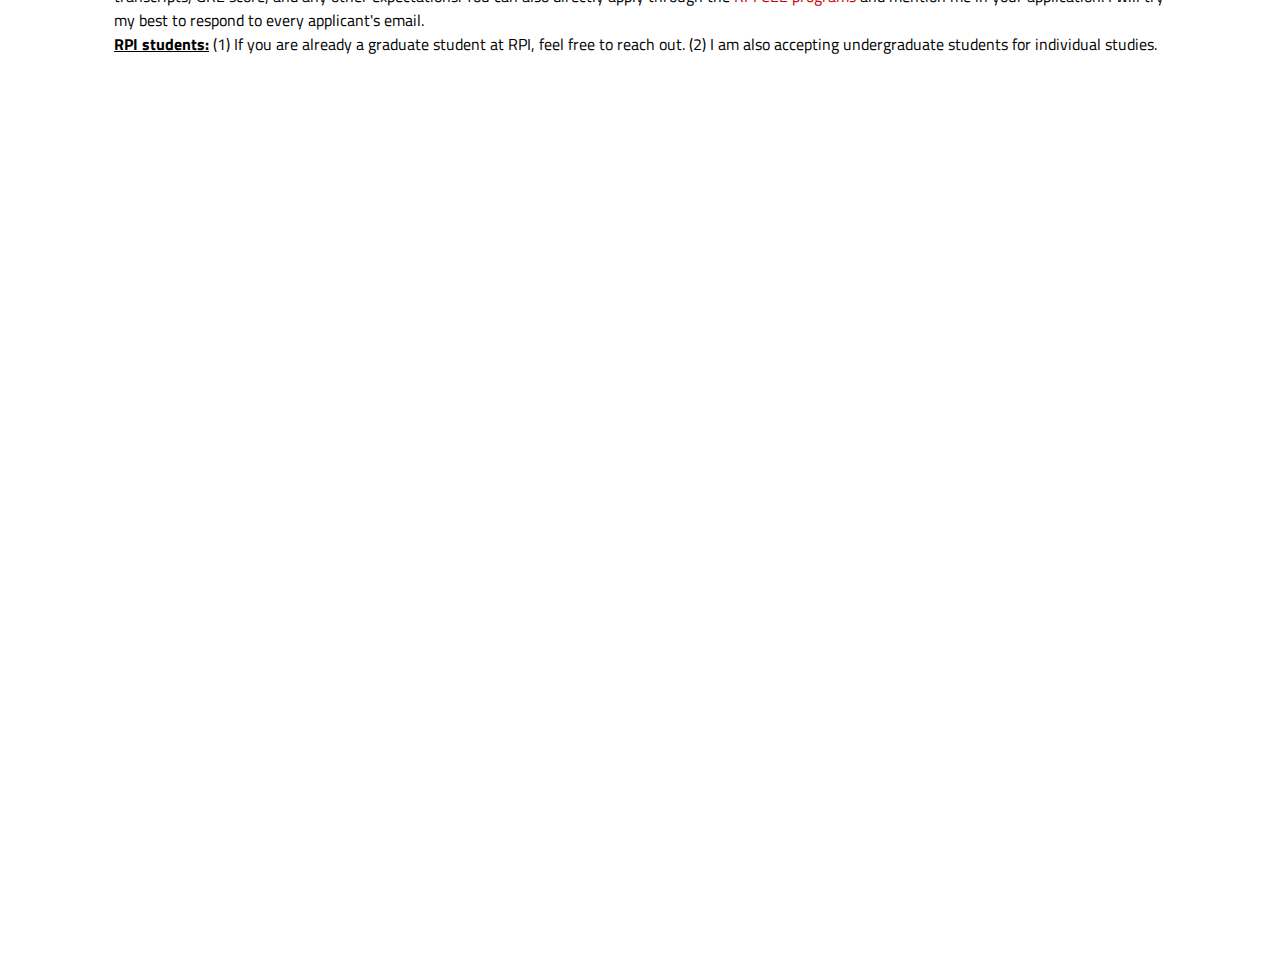
==== commit 71294267: "Update index.htm" ====
--- a/index.htm
+++ b/index.htm
@@ -21,11 +21,11 @@
               <td width="50%" valign="top">I am a tenure-track Assistant Professor at <a target="_blank" rel="noopener noreferrer" href="https://www.rpi.edu/">Rensselaer Polytechnic Institute</a> with the <a target="_blank" rel="noopener noreferrer" href="https://cee.rpi.edu/">Department of Civil and Environmental Engineering</a>.
                 Our research group at RPI seeks talented and dedicated students to join our team. Additionally, we are open to collaborating with individuals and groups from both academia and industry who share our research interests.</br></br>
                 I received my Ph.D. and M.S. degrees in Transportation Engineering at the <a target="_blank" rel="noopener noreferrer" href="https://www.washington.edu/">University of Washington</a>. I earned a M.S. degree in Computer Science from the <a target="_blank" rel="noopener noreferrer" href="https://illinois.edu/">University of Illinois at Urbana-Champaign</a>, and a B.E. degreee in Automation from <a target="_blank" rel="noopener noreferrer" href="https://www.tsinghua.edu.cn/en/">Tsinghua University</a>.
-                Our research interest lies in Intelligent Transportation Systems and Automated Vehicles with focuses on Machine Learning, Transportation Data Science, and Edge/Cloud Computing applications. 
-                I serve on the editorial board of four journals: <a target="_blank" rel="noopener noreferrer" href="https://www.nature.com/srep/">Nature-Scientific Report</a>, <a target="_blank" rel="noopener noreferrer" href="https://journals.sagepub.com/home/trr">Transportation Research Record</a>, <a target="_blank" rel="noopener noreferrer" href="https://www.springer.com/journal/42421">Data Science for Transportation</a>, and <a target="_blank" rel="noopener noreferrer" href="https://www.sciencedirect.com/journal/journal-of-air-transport-management">Journal of Air Transport Management</a>. I have been extremely privileged to receive multiple academic awards in recognition of my collaboratve research accomplishments, including the 2023 TRB Best Paper Award, 2022 Outstanding Paper Award from IEEE DTPI Conference, 2020-2021 COTA Best Dissertation Award, and Editor's Choice Paper Award from Journal of Transportation Engineering.
+                Our research interest lies in Intelligent Transportation Systems with focuses on Machine Learning and Edge/Cloud/Quantum Computing algorithms and models towards a safe, equitable, and resilient transportation infrastructure system. 
+                I serve on the editorial board of four journals: <a target="_blank" rel="noopener noreferrer" href="https://www.nature.com/srep/">Nature-Scientific Reports</a>, <a target="_blank" rel="noopener noreferrer" href="https://journals.sagepub.com/home/trr">Transportation Research Record</a>, <a target="_blank" rel="noopener noreferrer" href="https://www.springer.com/journal/42421">Data Science for Transportation</a>, and <a target="_blank" rel="noopener noreferrer" href="https://www.sciencedirect.com/journal/journal-of-air-transport-management">Journal of Air Transport Management</a>. I have been extremely privileged to receive multiple academic awards in recognition of my collaboratve research accomplishments, including the 2023 TRB Best Paper Award, 2022 Outstanding Paper Award from IEEE DTPI Conference, 2020-2021 COTA Best Dissertation Award, and Editor's Choice Paper Award from Journal of Transportation Engineering.
                 <br /><br />In my free time, I have been a badminton player since eight years old and able to achieve significant milestones in the sport. I have won over 70 medals/trophies since 2001. I was crowned the junior champion of <a target="_blank" rel="noopener noreferrer" href="http://www.doc88.com/p-398368573587.html">Sichuan Province</a> (11 times) and <a target="_blank" rel="noopener noreferrer" href="http://sports.sina.com.cn/s/2004-07-28/0723320391s.shtml">Chengdu City</a> (15 times). Later, I joined the Tsinghua University Badminton Team, where I contined to excel. During my tenure, I clinched 9 titles of Beijing and the <a target="_blank" rel="noopener noreferrer" href="http://news.cupl.edu.cn/info/1054/19584.htm">national runner-up</a> for Tsinghua University. 
                 I was the men's singles champion of Beijing (university students) for three consecutive years (<a target="_blank" rel="noopener noreferrer" href="http://v.youku.com/v_show/id_XMjYyMjA4NDAw.html">2011</a>, <a target="_blank" rel="noopener noreferrer" href="http://v.youku.com/v_show/id_XNDQyNzk2NzIw.html">2012</a>, <a target="_blank" rel="noopener noreferrer" href="https://www.tsinghua.edu.cn/info/1181/54935.htm">2013</a>). 
-                After relocating to Seattle, I won 9 more trophies, such as the men's singles champion of <a target="_blank" rel="noopener noreferrer" href="http://students.washington.edu/bmtclub/">2015 Northwest Husky Badminton Open</a>, the men's singles runner-up of <a target="_blank" rel="noopener noreferrer" href="https://www.youtube.com/watch?v=KPBD_abbd6g">2016 WA State Badminton Open</a>, and the men's doubles runner-up of <a target="_blank" rel="noopener noreferrer" href="https://www.youtube.com/watch?v=E0kyC5zGu3Q">2018 WA State Badminton Closed</a>. 
+                After relocating to Seattle, I won 9 more trophies, such as the men's singles champion of <a target="_blank" rel="noopener noreferrer" href="http://students.washington.edu/bmtclub/">2015 Northwest Husky Badminton Open</a>, the men's singles runner-up of <a target="_blank" rel="noopener noreferrer" href="https://www.youtube.com/watch?v=KPBD_abbd6g">2016 WA State Badminton Open</a>, the men's doubles runner-up of <a target="_blank" rel="noopener noreferrer" href="https://www.youtube.com/watch?v=E0kyC5zGu3Q">2018 WA State Badminton Closed</a>, and the men's doubles third place of the 2023 New Jersey IBC Open. I also play tennis and pickle ball.
                 <br /><br /><a target="_blank" rel="noopener noreferrer" href="mailto:ker@rpi.edu">E-Mail</a> / <a target="_blank" rel="noopener noreferrer" href="https://scholar.google.com/citations?user=7dTiQxUAAAAJ&hl=en">Google Scholar</a> / <a target="_blank" rel="noopener noreferrer" href="https://www.researchgate.net/profile/Ruimin_Ke">Research Gate</a> / <a target="_blank" rel="noopener noreferrer" href="https://www.linkedin.com/in/ruimin-roman-ke-44794893/">LinkedIn</a> / <a target="_blank" rel="noopener noreferrer" href="https://github.com/superromanke">Github</a> / <a target="_blank" rel="noopener noreferrer" href="https://search.proquest.com/docview/2489315896?pq-origsite=gscholar&fromopenview=true">PhD Dissertation</a> / <a target="_blank" rel="noopener noreferrer" href="https://faculty.rpi.edu/ruimin-ke">RPI Profile</a><br/></td>
 
               <td width="25%" valign="top">
@@ -40,9 +40,15 @@
           <heading>News</heading>
           <br />
           <ul>
+          <li><b>2024/06</b>: Welcome Shuyang Li (University of Michigan-Ann Arbor) and Jiachen Ye (Tsinghua University) to join our group officially as research interns.
+          <li><b>2024/06</b>: Our group, in collaboration with Google Inc, AIWaysion Inc, UW, and FSU, developed the first comprehensive review paper on Quantum Computing in Intelligent Transportation Systems. 
+          <li><b>2024/05</b>: The TRB Edge Computing Subcommittee organized a session at the AI in Motion Symposium, focusing on roadway infrastructure computing and vehicle computing, with four speakers Dr. Chris Claudel, Dr. Chenxi Liu, Dr. Adian Cook, and Dr. Sidi Lu.
+          <li><b>2024/04</b>: We hosted Dr. Yinhai Wang (University of Washington), Dr. Kris Henrickson (Uber), Dr. Ken Yang (AECOM), and Dr. Yiheng Feng (Purdue University).
+          <li><b>2024/02</b>: US Patent <a target="_blank" rel="noopener noreferrer" href="https://patents.google.com/patent/US20240037899A1/en">Determining a visibility measure based on an image of an environment</a> is published.
+          <li><b>2024/01</b>: I am honored to be selected as a Board of Directors member of the <a target="_blank" rel="noopener noreferrer" href="http://www.cota-home.org/">Chinese Overseas Transportation Association (COTA)</a>.
           <li><b>2024/01</b>: First TRB Edge Computing Subcommittee Meeting scheduled at TRB 2024, featuring four renowned speakers from academia and industry.
           <li><b>2023/12</b>: Invited webinar at NYC DOT.
-          <li><b>2023/10</b>: Talha's first-author paper <a target="_blank" rel="noopener noreferrer" href="https://arxiv.org/abs/2211.05120">Deep Learning based Computer Vision Methods for Complex Traffic Environments Perception: A Review</a> is accepted by the Data Science for Transportation journal.
+          <li><b>2023/10</b>: Talha's first-author paper <a target="_blank" rel="noopener noreferrer" href="https://link.springer.com/article/10.1007/s42421-023-00086-7">Deep Learning based Computer Vision Methods for Complex Traffic Environments Perception: A Review</a> is accepted by the Data Science for Transportation journal.
           <li><b>2023/10</b>: Invited talk at USDOT Region 10 <a target="_blank" rel="noopener noreferrer" href="https://pactransconference.com/">PacTrans Annual Conference</a>.
           <li><b>2023/08</b>: A proposal I led as the PI on Machine Learning in Transportation Education is awarded by the National Science Foundation.
           <li><b>2023/08</b>: Talha did a great job in unveiling the outcomes of the USDOT C2SMARTER project on transportation digital twin. <a target="_blank" rel="noopener noreferrer" href="https://youtu.be/tYYnSCZ3UEE">Webinar YouTube Link</a>. <a target="_blank" rel="noopener noreferrer" href="https://rosap.ntl.bts.gov/view/dot/72742">Project Final Report</a>.
@@ -89,7 +95,7 @@
               <td width="20%" valign="top">
                 <img src="icons/TRR2020.jpeg" style="border-style: none" width="100%" />
               </td>
-              <td width="80%" valign="top"><papertitle><a href="./pdfs/TRR2020.pdf">Two-Stream Multi-Channel Convolutional Neural Network for Multi-Lane Traffic Speed Prediction Considering Traffic Volume Impact</a></papertitle><br /><strong><b>Ruimin Ke</b></strong>, Wan Li, Zhiyong Cui, Yinhai Wang<br />Transportation Research Record, 2020<br /><div class="paper" id="TRR2020"><a href="javascript:toggleblock('TRR2020_abs')">abstract</a> / <a href="javascript:toggleblock('TRR2020_bib')">bibtex</a> / <a target="_blank" rel="noopener noreferrer" href="https://journals.sagepub.com/doi/full/10.1177/0361198120911052">link</a> / <a target="_blank" rel="noopener noreferrer" href="http://uwdrive.net/STARLab">data (wsdot --> loopgroup data download)</a><p align="justify"><i id="TRR2020_abs">Traffic speed prediction is a critically important component of intelligent transportation systems. Recently, with the rapid development of deep learning and transportation data science, a growing body of new traffic speed prediction models have been designed that achieved high accuracy and large-scale prediction. However, existing studies have two major limitations. First, they predict aggregated traffic speed rather than lane-level traffic speed; second, most studies ignore the impact of other traffic flow parameters in speed prediction. To address these issues, the authors propose a two-stream multi-channel convolutional neural network (TM-CNN) model for multi-lane traffic speed prediction considering traffic volume impact. In this model, the authors first introduce a new data conversion method that converts raw traffic speed data and volume data into spatial�temporal multi-channel matrices. Then the authors carefully design a two-stream deep neural network to effectively learn the features and correlations between individual lanes, in the spatial�temporal dimensions, and between speed and volume. Accordingly, a new loss function that considers the volume impact in speed prediction is developed. A case study using 1-year data validates the TM-CNN model and demonstrates its superiority. This paper contributes to two research areas: (1) traffic speed prediction, and (2) multi-lane traffic flow study.</i></p><bibtext xml:space="preserve" id="TRR2020_bib">@article{ke2020TWO, <br />title={Two-Stream Multi-Channel Convolutional Neural Network for Multi-Lane Traffic Speed Prediction Considering Traffic Volume Impact},<br />author={Ke, Ruimin and Li, Wan and Cui, Zhiyong and Wang, Yinhai},<br />journal={Transportation Research Record},<br />pages={0361198120911052},<br />year={2020},<br />publisher={publisher={SAGE Publications Sage CA: Los Angeles, CA}<br />}<br /></bibtext></div><script language="JavaScript">hideblock('TRR2020_bib');hideblock('TRR2020_abs');</script></td>
+              <td width="80%" valign="top"><papertitle><a href="./pdfs/TRR2020.pdf">Two-Stream Multi-Channel Convolutional Neural Network for Multi-Lane Traffic Speed Prediction Considering Traffic Volume Impact</a></papertitle><br /><strong><b>Ruimin Ke</b></strong>, Wan Li, Zhiyong Cui, Yinhai Wang<br />Transportation Research Record, 2020<br /><div class="paper" id="TRR2020"><a href="javascript:toggleblock('TRR2020_abs')">abstract</a> / <a href="javascript:toggleblock('TRR2020_bib')">bibtex</a> / <a target="_blank" rel="noopener noreferrer" href="https://journals.sagepub.com/doi/full/10.1177/0361198120911052">link</a> / <a target="_blank" rel="noopener noreferrer" href="http://uwdrive.net/STARLab">data (wsdot --> loopgroup data download)</a><p align="justify"><i id="TRR2020_abs">Traffic speed prediction is a critically important component of intelligent transportation systems. Recently, with the rapid development of deep learning and transportation data science, a growing body of new traffic speed prediction models have been designed that achieved high accuracy and large-scale prediction. However, existing studies have two major limitations. First, they predict aggregated traffic speed rather than lane-level traffic speed; second, most studies ignore the impact of other traffic flow parameters in speed prediction. To address these issues, the authors propose a two-stream multi-channel convolutional neural network (TM-CNN) model for multi-lane traffic speed prediction considering traffic volume impact. In this model, the authors first introduce a new data conversion method that converts raw traffic speed data and volume data into spatial temporal multi-channel matrices. Then the authors carefully design a two-stream deep neural network to effectively learn the features and correlations between individual lanes, in the spatial temporal dimensions, and between speed and volume. Accordingly, a new loss function that considers the volume impact in speed prediction is developed. A case study using 1-year data validates the TM-CNN model and demonstrates its superiority. This paper contributes to two research areas: (1) traffic speed prediction, and (2) multi-lane traffic flow study.</i></p><bibtext xml:space="preserve" id="TRR2020_bib">@article{ke2020TWO, <br />title={Two-Stream Multi-Channel Convolutional Neural Network for Multi-Lane Traffic Speed Prediction Considering Traffic Volume Impact},<br />author={Ke, Ruimin and Li, Wan and Cui, Zhiyong and Wang, Yinhai},<br />journal={Transportation Research Record},<br />pages={0361198120911052},<br />year={2020},<br />publisher={publisher={SAGE Publications Sage CA: Los Angeles, CA}<br />}<br /></bibtext></div><script language="JavaScript">hideblock('TRR2020_bib');hideblock('TRR2020_abs');</script></td>
             </tr>
 	    <tr>
               <td width="20%" valign="top">
@@ -161,6 +167,12 @@
         <td>
           <heading>Teaching</heading>
           <table cellpadding="10" width="100%" align="left" border="0">
+            <tr>
+              <td width="100%" valign="top"><strong>CIVL6961: Machine Learning in Transportation</strong><br />As Instructor / Rensselaer Polytechnic Institute</a><br/>Fall 2024 </td>
+            <tr>
+              <td width="100%" valign="top"><strong>CIVL2030: Intro to Transportation Engineering</strong><br />As Instructor / Rensselaer Polytechnic Institute</a><br/>Spring 2024 </td>
+            </tr>
+
             <tr>
               <td width="100%" valign="top"><strong>SC5302: Smart Cities Design</strong><br />As Instructor / University of Texas at El Paso</a><br/>Spring 2023 </td>
             </tr>
@@ -192,10 +204,14 @@
         <heading>Research Group and Opportunities</heading>
         <table cellpadding="10" width="100%" align="left" border="0">
           <tr>
-            <td width="100%" valign="top"><strong>Current Group Members</strong><br /> Talha Azfar, PhD student - <a target="_blank" rel="noopener noreferrer" href="https://www.linkedin.com/in/talha-azfar/">LinkedIn</a> / <a target="_blank" rel="noopener noreferrer" href="https://scholar.google.com/citations?user=upSJGWUAAAAJ&hl=en">Google Scholar</a>
+            <td width="100%" valign="top"><strong>Current Group Members</strong><br /> Talha Azfar, PhD Candidate - <a target="_blank" rel="noopener noreferrer" href="https://www.linkedin.com/in/talha-azfar/">LinkedIn</a> / <a target="_blank" rel="noopener noreferrer" href="https://scholar.google.com/citations?user=upSJGWUAAAAJ&hl=en">Google Scholar</a> <br /> Shuyang Li, Graduate Research Assistant <br /> Jiachen Ye, Undergraduate Research Assistant
           </tr>
           <tr>
-            <td width="100%" valign="top"><strong>Alumni</strong><br /> Chengyue Wang, MS Student 2022-2023 at UTEP / Current Position: PhD Candidate at University of Macau
+            <td width="100%" valign="top"><strong>Alumni</strong><br /> Chengyue Wang, MS RA 2022-2023 at UTEP / Current Position: PhD Student at University of Macau
+            <br /> Abiral Aashish, MS RA 2022-2023 at UTEP / Current Position: PhD Student at University of Florida
+            <br /> Swapnil Samant, PhD RA 2022-2023 at UTEP / Current Position: Associate Research Scientist at Texas A&M Transportation Institute
+            <br /> Leslie Nunez, Undergraduate RA 2023 at UTEP / Current Position: Civil Engineering Designer at FXSA
+            <br /> Alejandra Yanez, Undergraduate RA 2023 at UTEP / Current Position: Student at UTEP
           </tr>
           <tr>
             <td width="100%" valign="top"><strong>Prospective Students</strong><br /> I am currently looking for 1-2 motivated PhD students to join our group! If you are interested in working with me at RPI, please email me with you CV, transcripts, GRE score, and any other expectations. You can also directly apply through the <a target="_blank" rel="noopener noreferrer" href="https://cee.rpi.edu/graduate">RPI CEE programs</a> and mention me in your application. I will try my best to respond to every applicant's email.</br> <u><b>RPI students:</u></b> (1) If you are already a graduate student at RPI, feel free to reach out. (2) I am also accepting undergraduate students for individual studies.
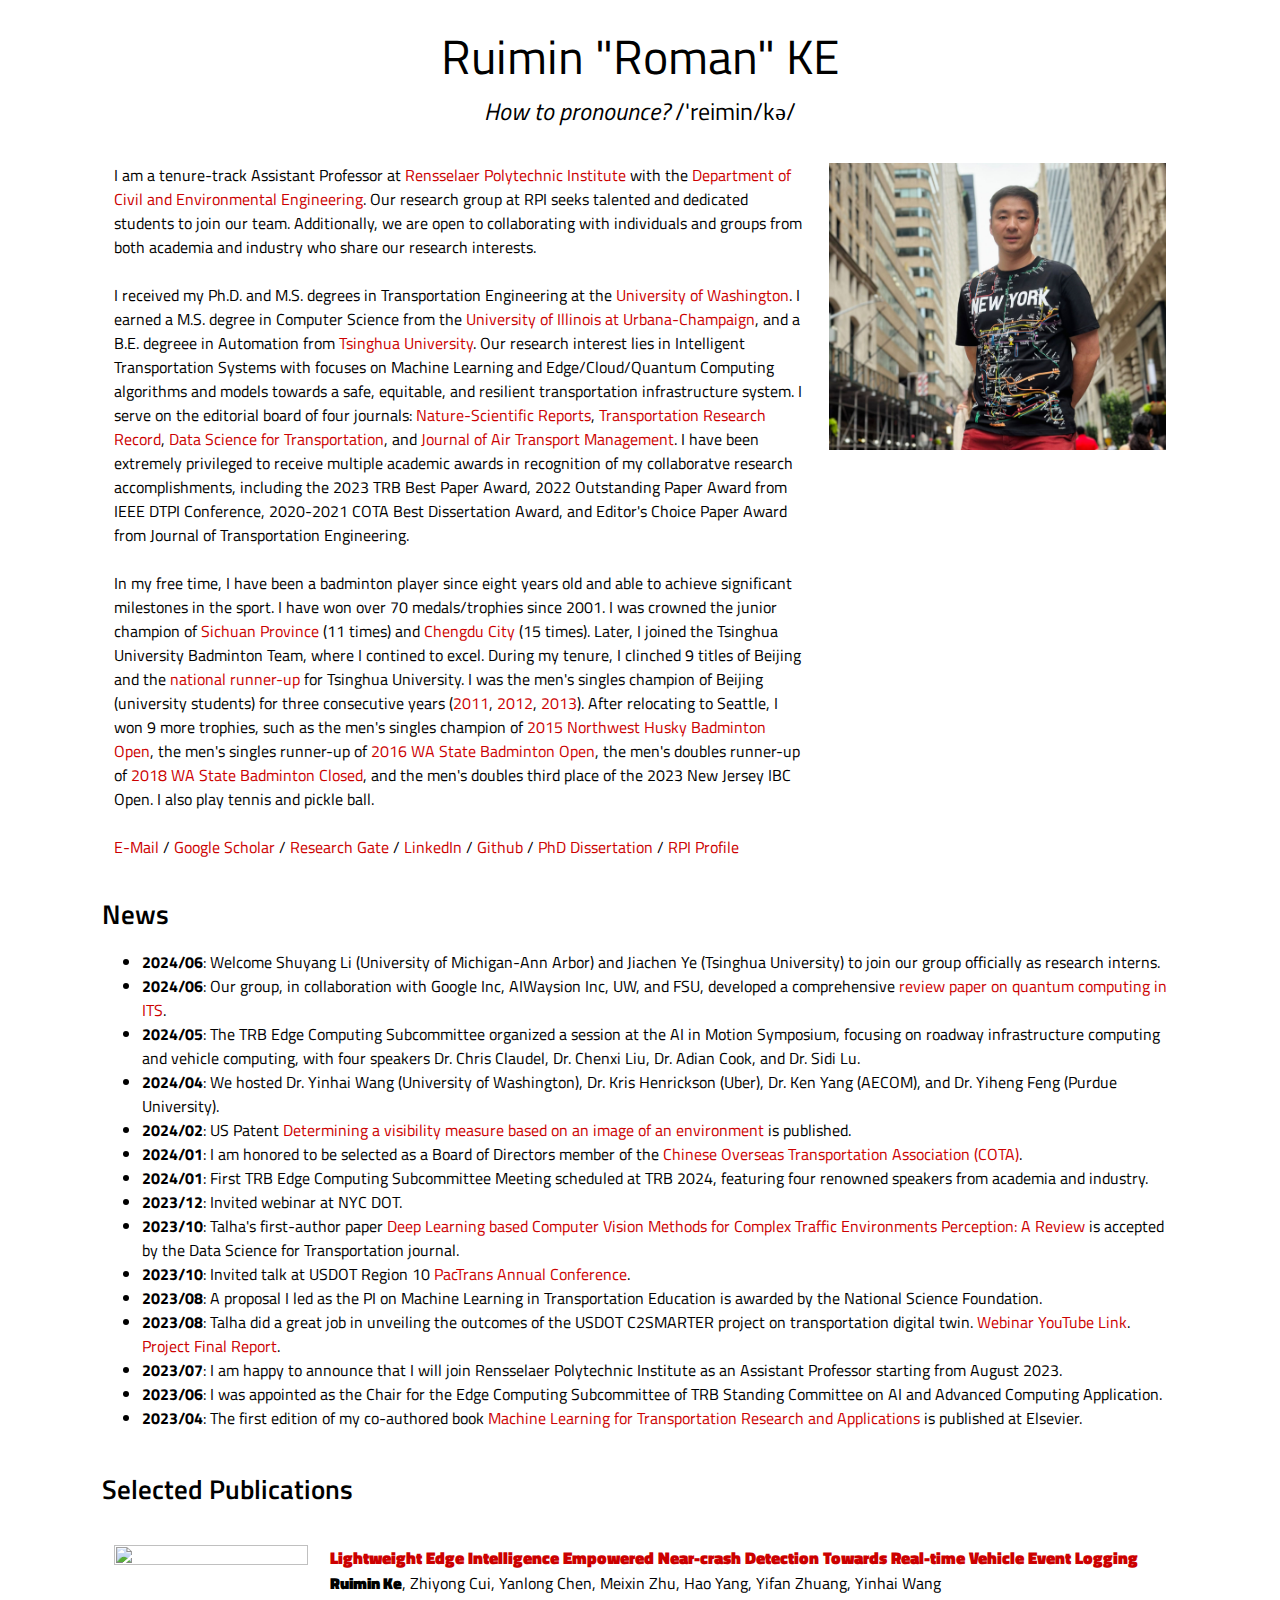
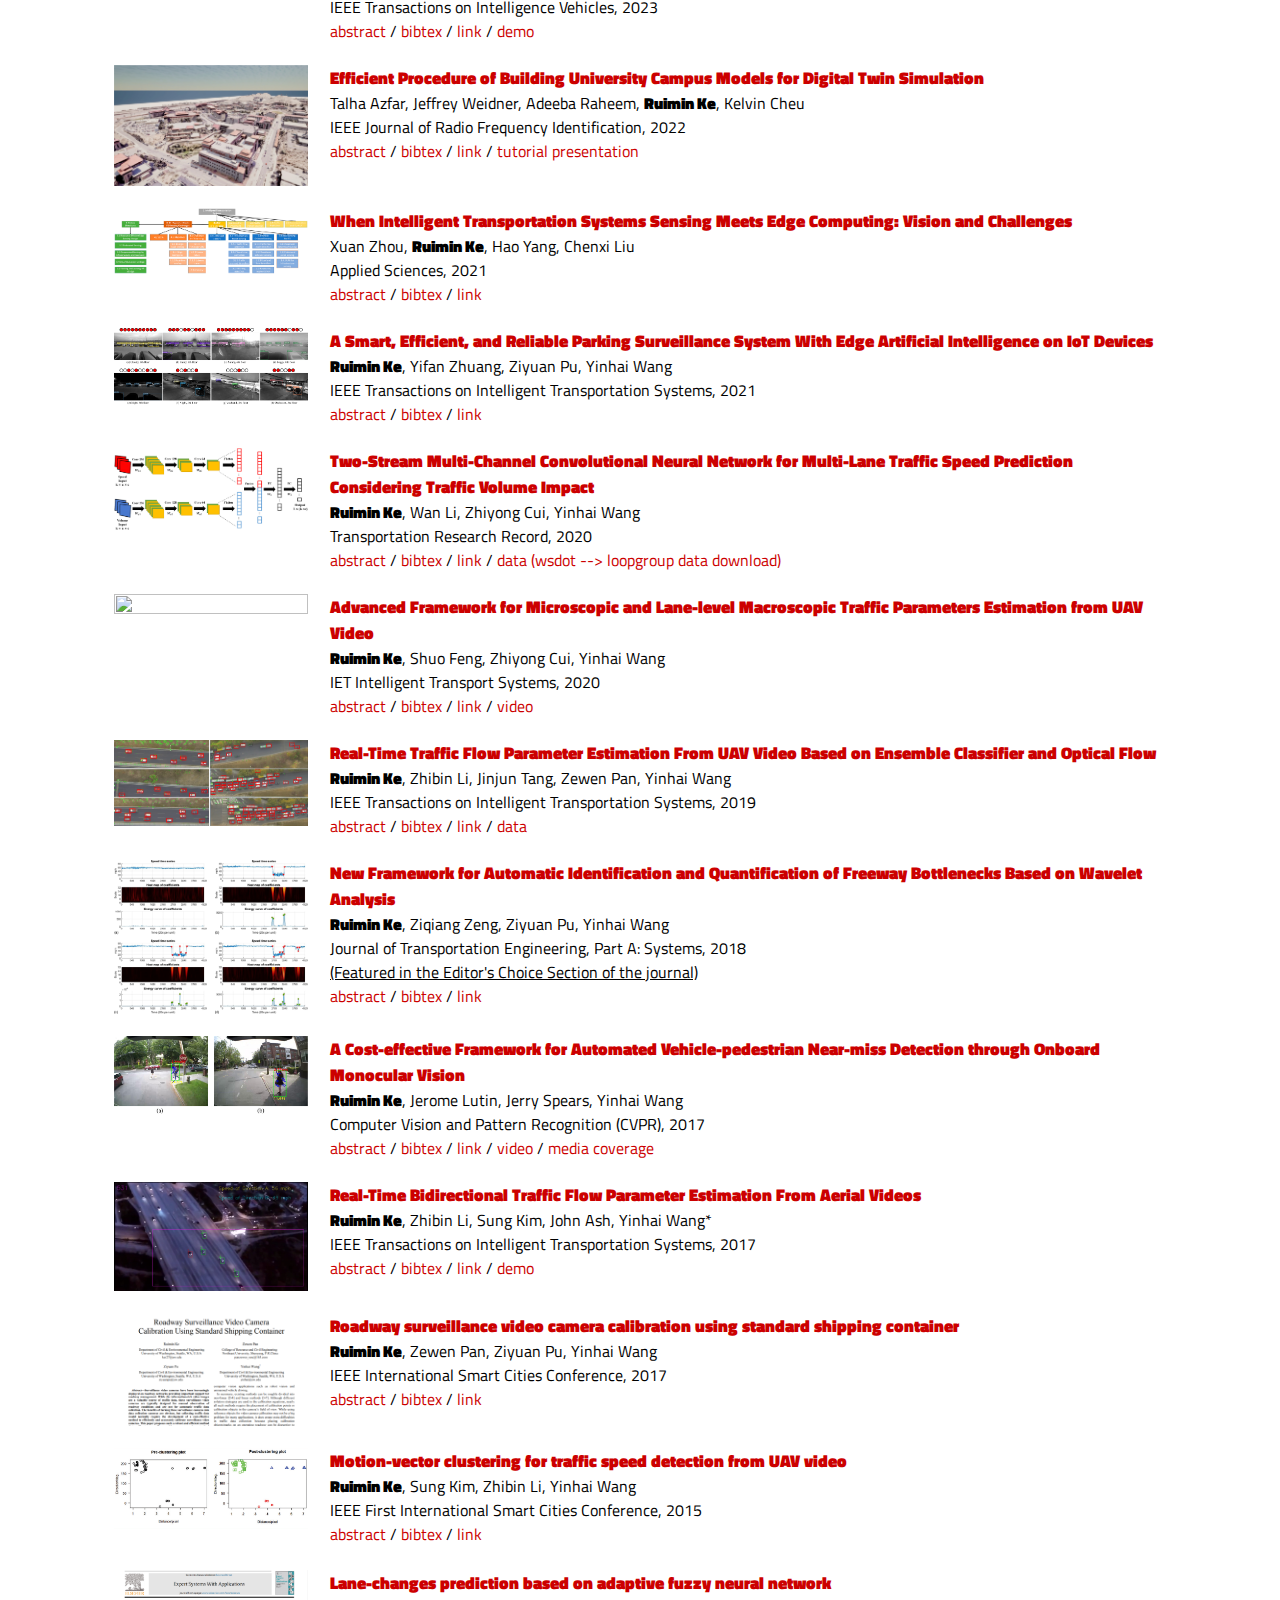
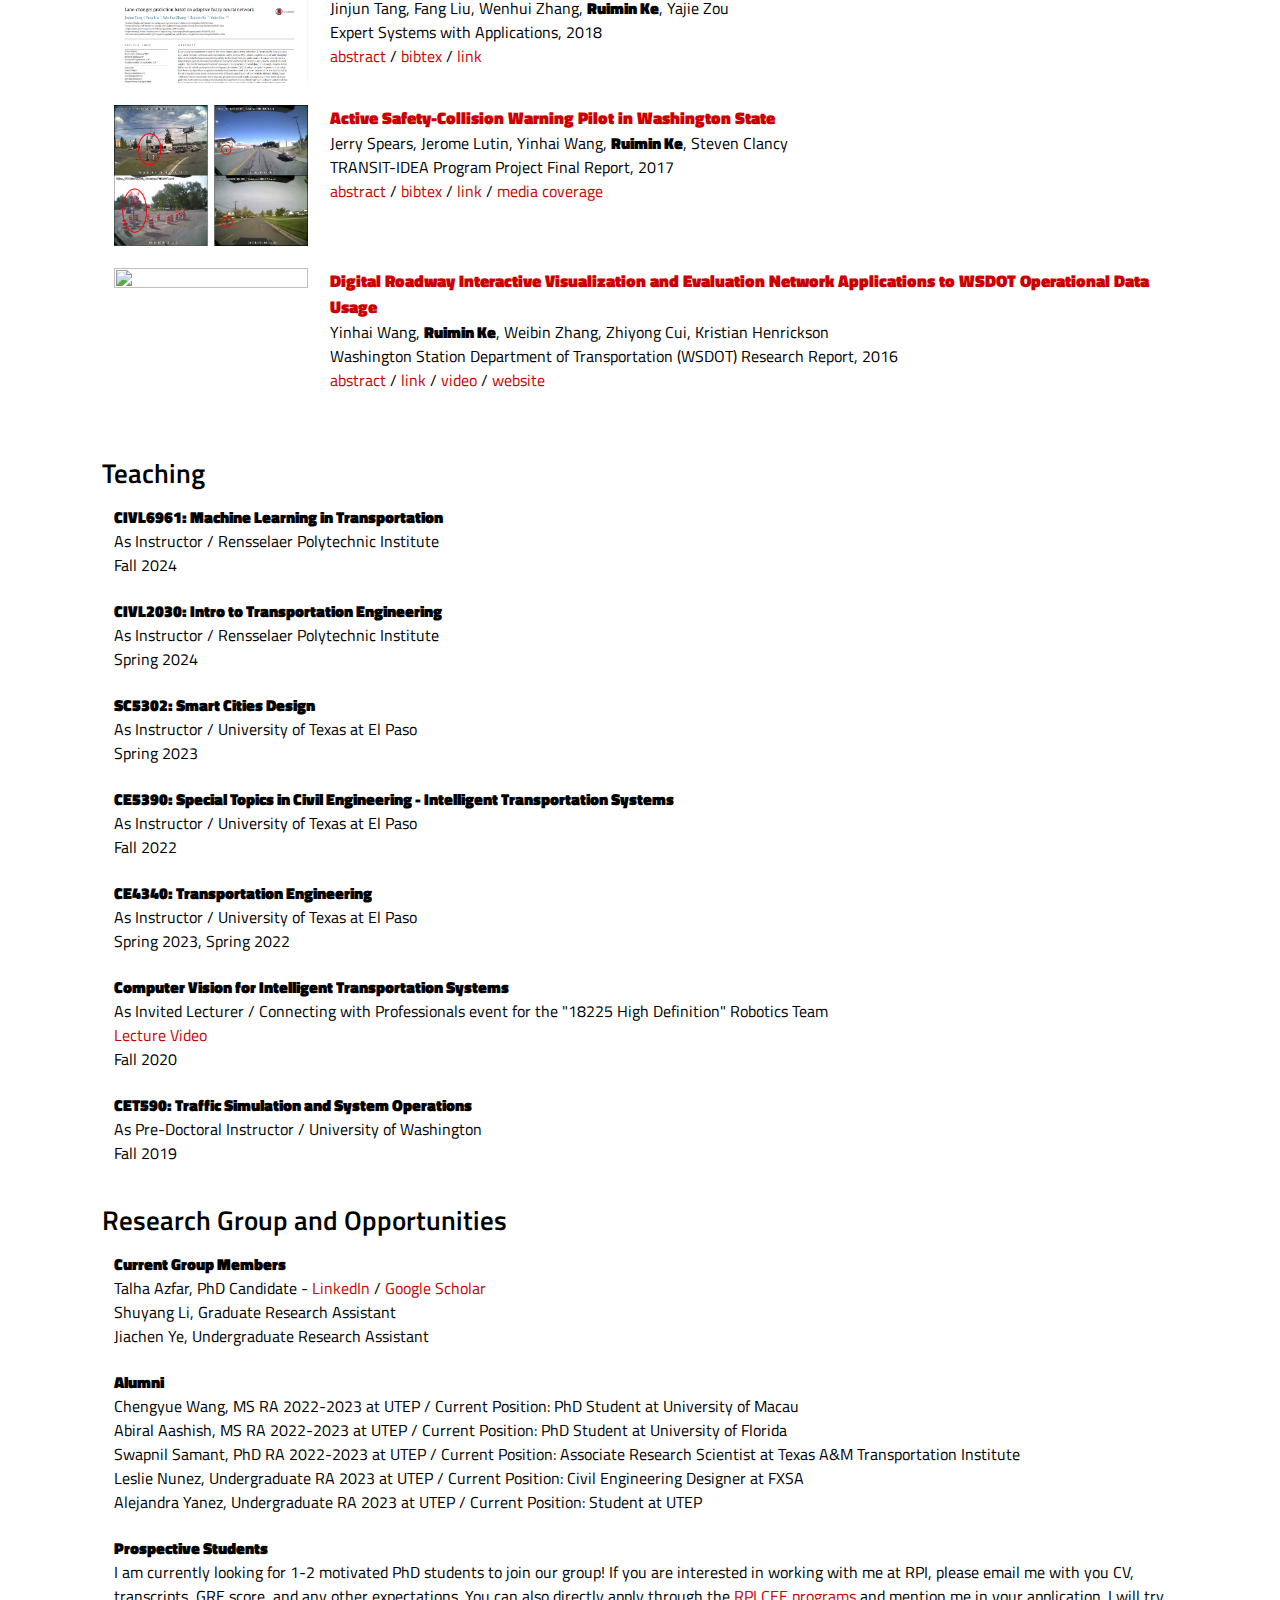
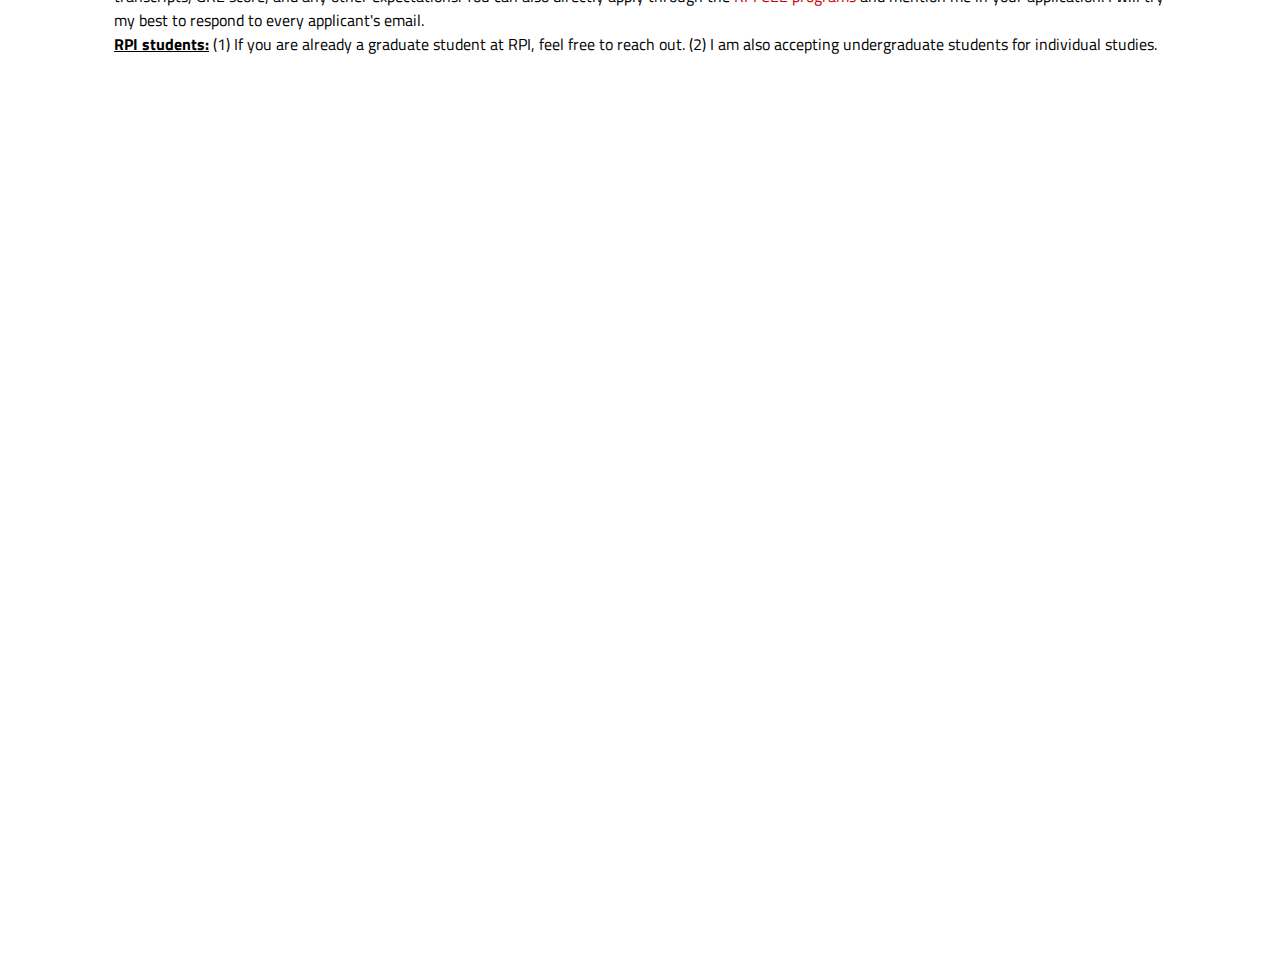
==== commit 9750a50a: "Update index.htm" ====
--- a/index.htm
+++ b/index.htm
@@ -41,7 +41,7 @@
           <br />
           <ul>
           <li><b>2024/06</b>: Welcome Shuyang Li (University of Michigan-Ann Arbor) and Jiachen Ye (Tsinghua University) to join our group officially as research interns.
-          <li><b>2024/06</b>: Our group, in collaboration with Google Inc, AIWaysion Inc, UW, and FSU, developed the first comprehensive review paper on Quantum Computing in Intelligent Transportation Systems. 
+          <li><b>2024/06</b>: Our group, in collaboration with Google Inc, AIWaysion Inc, UW, and FSU, developed a comprehensive <a target="_blank" rel="noopener noreferrer" href="https://arxiv.org/abs/2406.00862">review paper on quantum computing in ITS</a>. 
           <li><b>2024/05</b>: The TRB Edge Computing Subcommittee organized a session at the AI in Motion Symposium, focusing on roadway infrastructure computing and vehicle computing, with four speakers Dr. Chris Claudel, Dr. Chenxi Liu, Dr. Adian Cook, and Dr. Sidi Lu.
           <li><b>2024/04</b>: We hosted Dr. Yinhai Wang (University of Washington), Dr. Kris Henrickson (Uber), Dr. Ken Yang (AECOM), and Dr. Yiheng Feng (Purdue University).
           <li><b>2024/02</b>: US Patent <a target="_blank" rel="noopener noreferrer" href="https://patents.google.com/patent/US20240037899A1/en">Determining a visibility measure based on an image of an environment</a> is published.
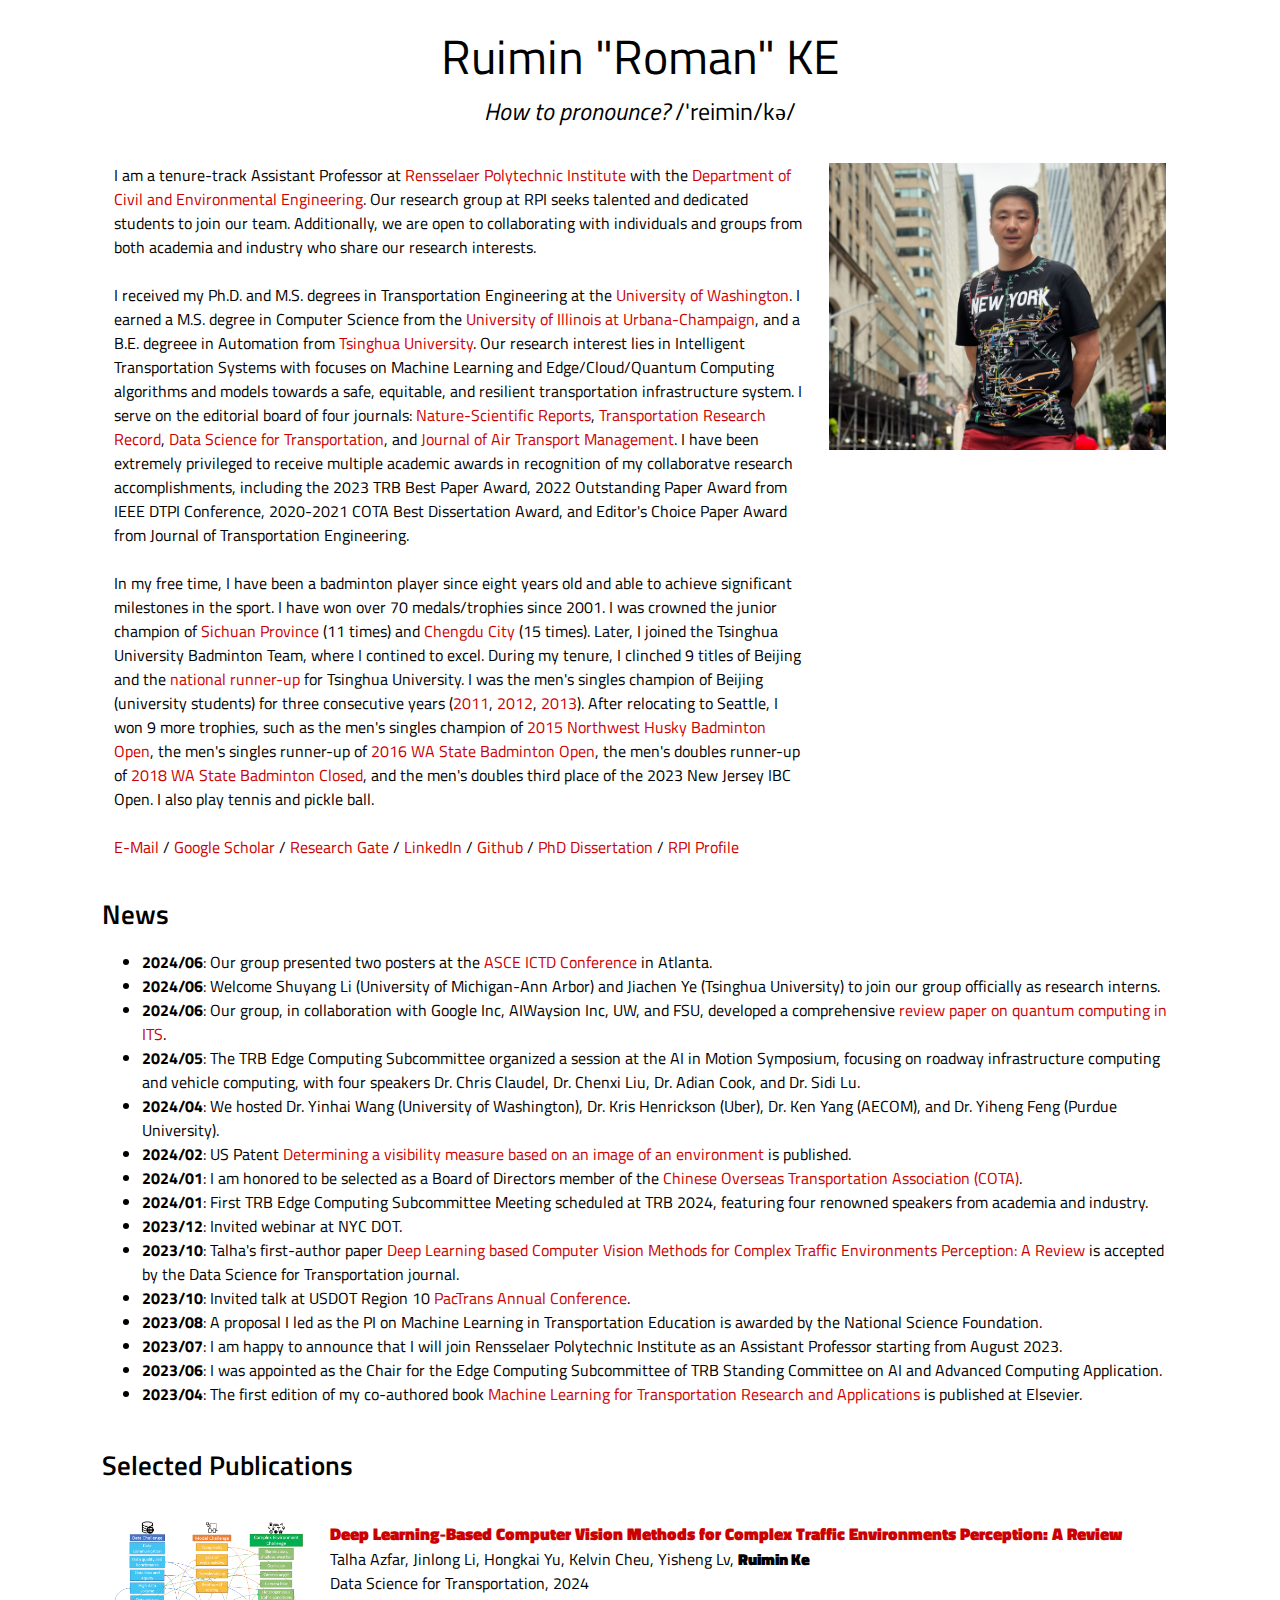
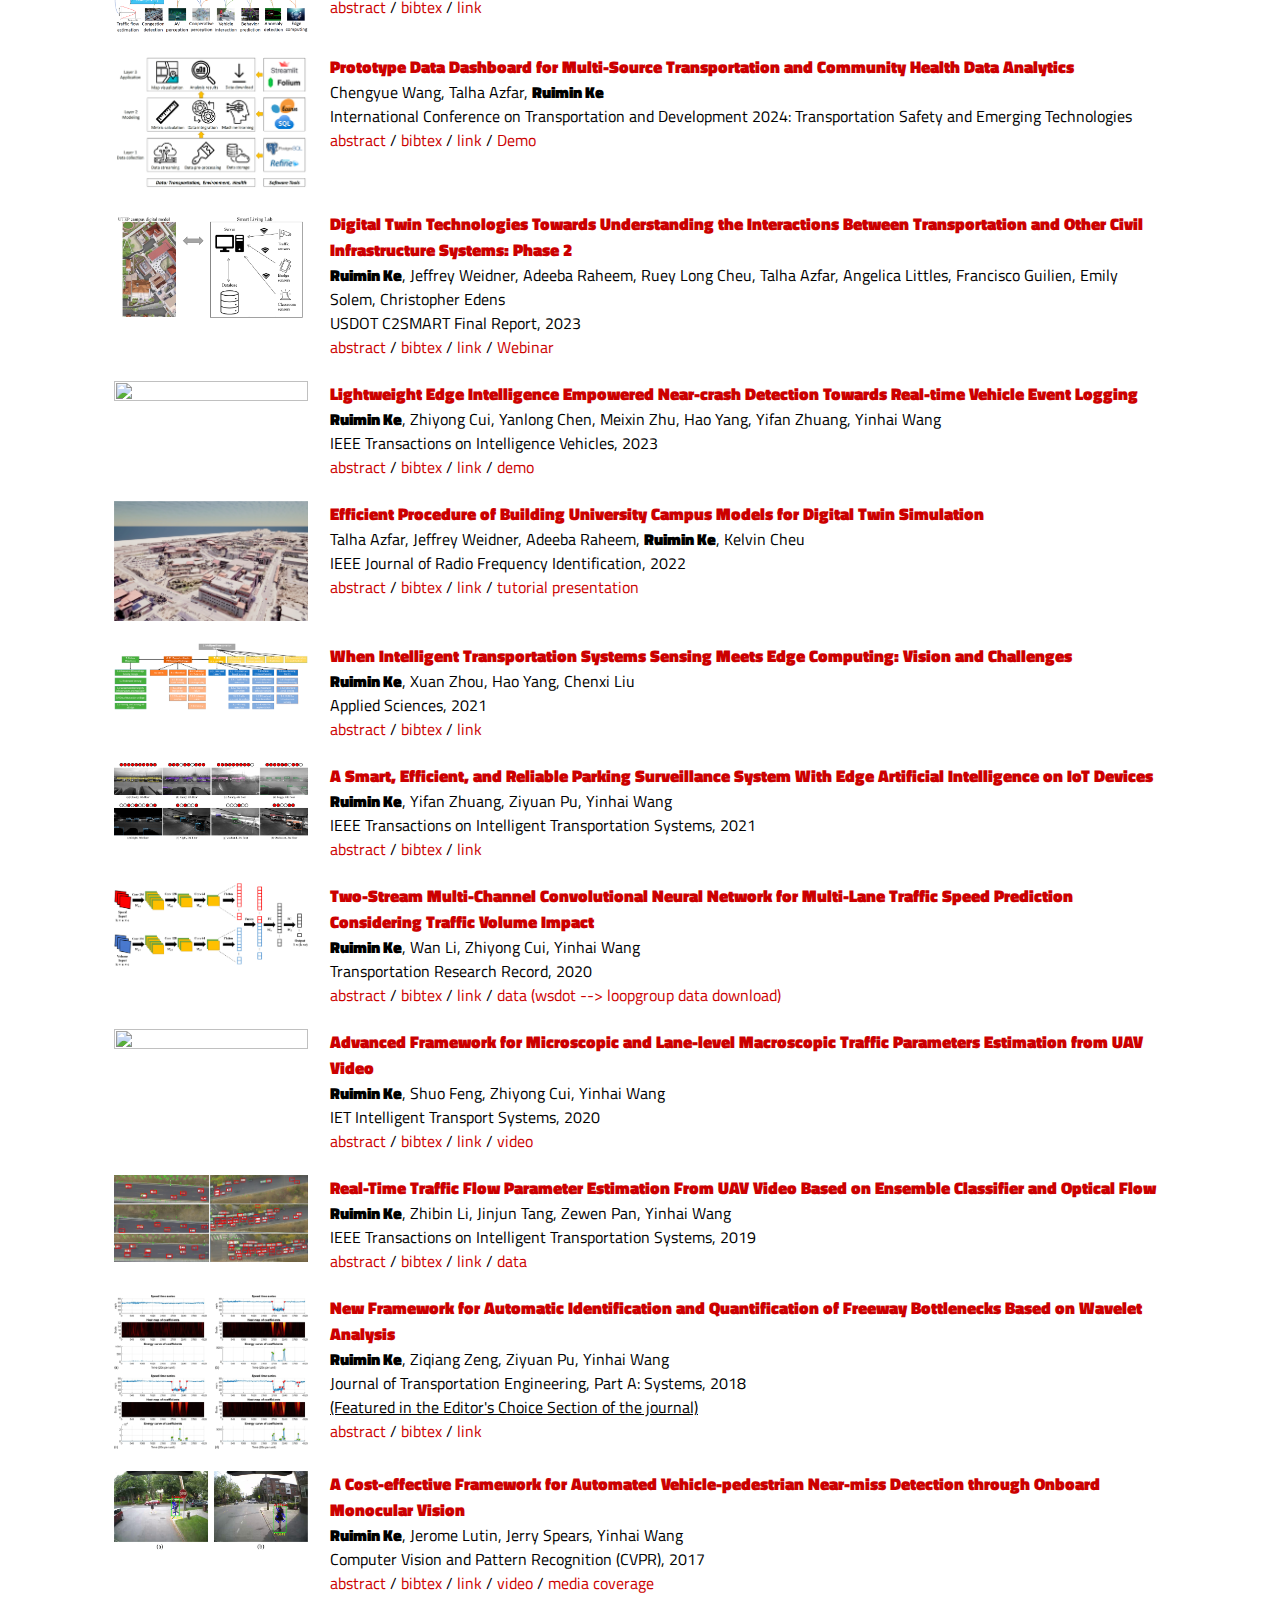
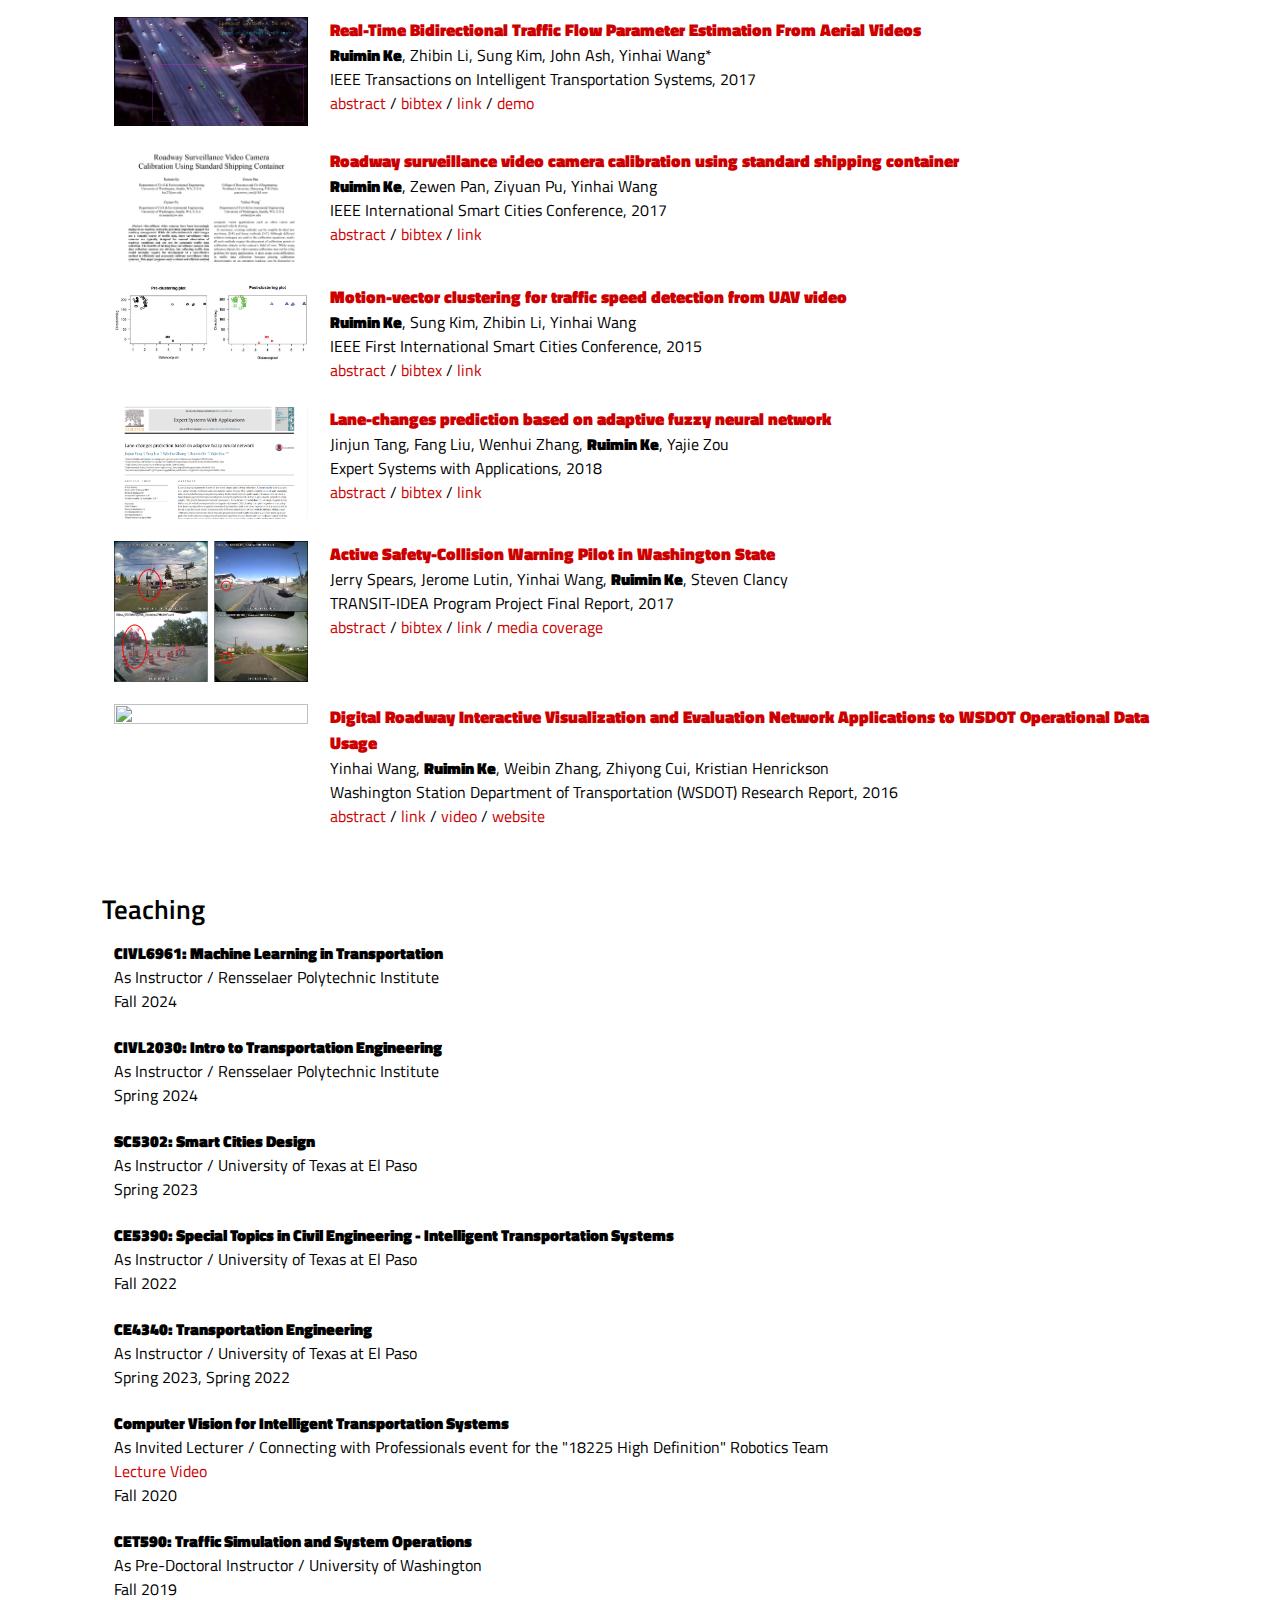
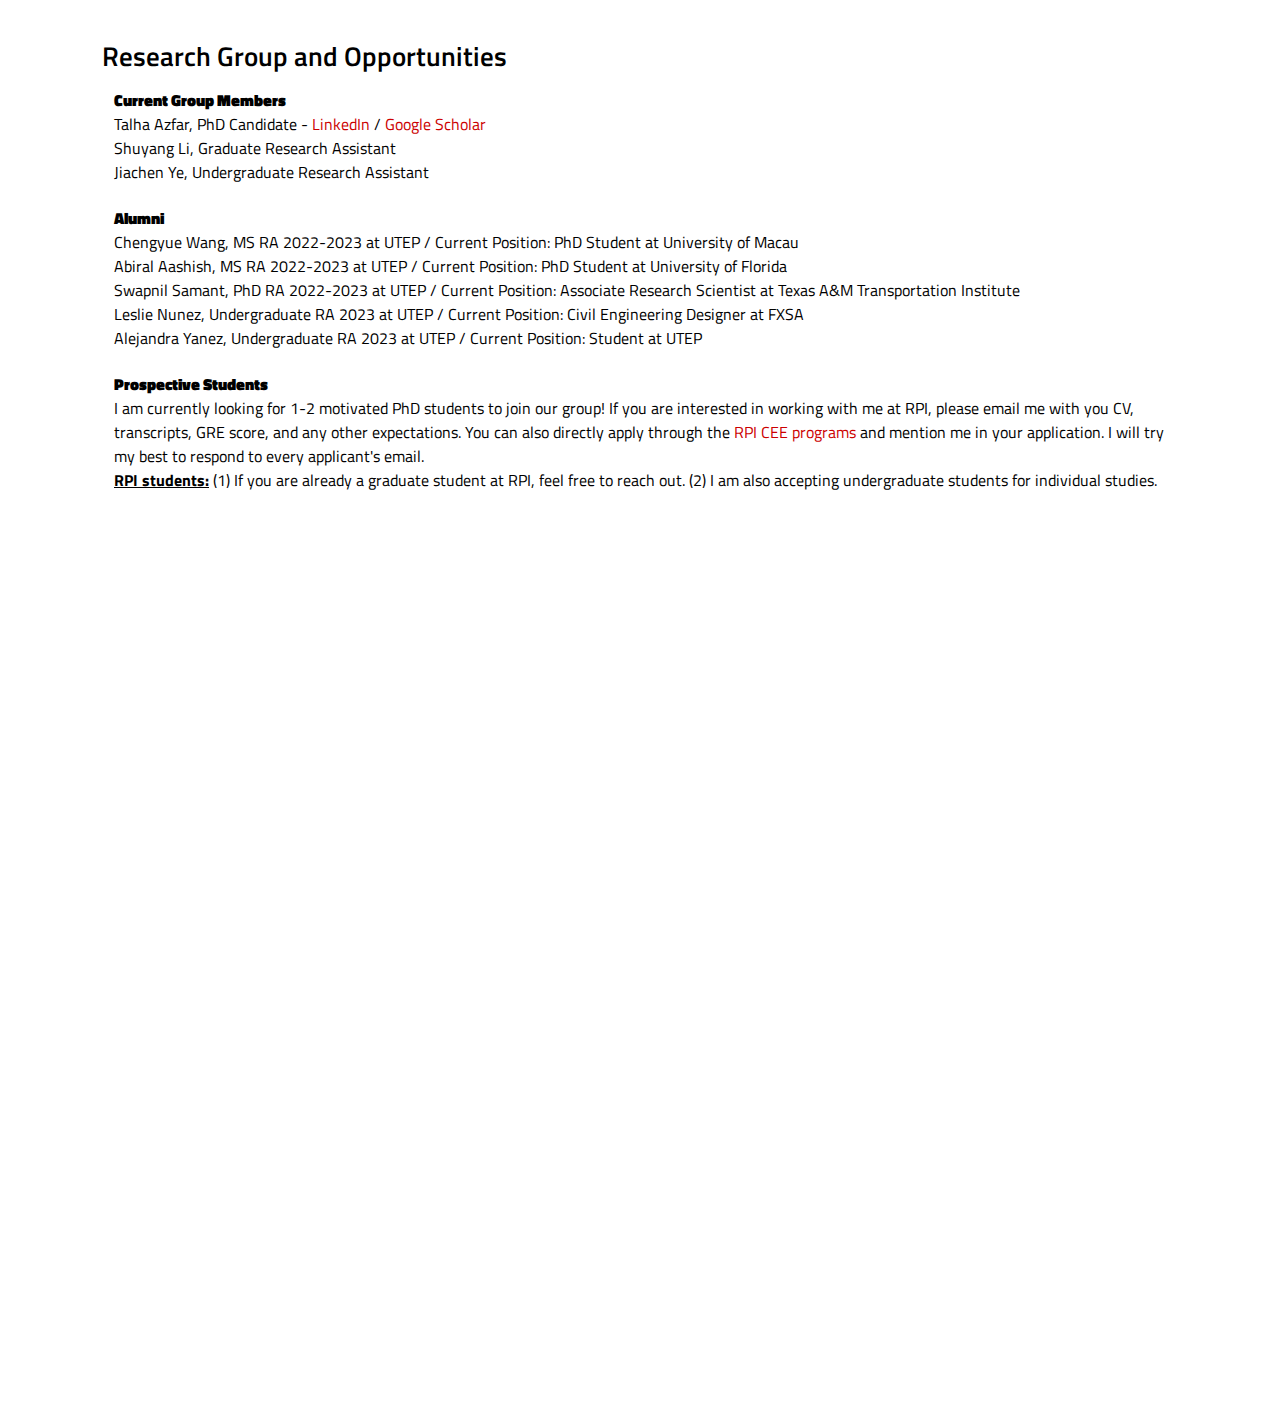
==== commit 7ecb4a89: "Added a few publications" ====
--- a/index.htm
+++ b/index.htm
@@ -40,6 +40,7 @@
           <heading>News</heading>
           <br />
           <ul>
+          <li><b>2024/06</b>: Our group presented two posters at the <a target="_blank" rel="noopener noreferrer" href="https://www.asce-ictd.org/">ASCE ICTD Conference</a> in Atlanta.
           <li><b>2024/06</b>: Welcome Shuyang Li (University of Michigan-Ann Arbor) and Jiachen Ye (Tsinghua University) to join our group officially as research interns.
           <li><b>2024/06</b>: Our group, in collaboration with Google Inc, AIWaysion Inc, UW, and FSU, developed a comprehensive <a target="_blank" rel="noopener noreferrer" href="https://arxiv.org/abs/2406.00862">review paper on quantum computing in ITS</a>. 
           <li><b>2024/05</b>: The TRB Edge Computing Subcommittee organized a session at the AI in Motion Symposium, focusing on roadway infrastructure computing and vehicle computing, with four speakers Dr. Chris Claudel, Dr. Chenxi Liu, Dr. Adian Cook, and Dr. Sidi Lu.
@@ -51,7 +52,6 @@
           <li><b>2023/10</b>: Talha's first-author paper <a target="_blank" rel="noopener noreferrer" href="https://link.springer.com/article/10.1007/s42421-023-00086-7">Deep Learning based Computer Vision Methods for Complex Traffic Environments Perception: A Review</a> is accepted by the Data Science for Transportation journal.
           <li><b>2023/10</b>: Invited talk at USDOT Region 10 <a target="_blank" rel="noopener noreferrer" href="https://pactransconference.com/">PacTrans Annual Conference</a>.
           <li><b>2023/08</b>: A proposal I led as the PI on Machine Learning in Transportation Education is awarded by the National Science Foundation.
-          <li><b>2023/08</b>: Talha did a great job in unveiling the outcomes of the USDOT C2SMARTER project on transportation digital twin. <a target="_blank" rel="noopener noreferrer" href="https://youtu.be/tYYnSCZ3UEE">Webinar YouTube Link</a>. <a target="_blank" rel="noopener noreferrer" href="https://rosap.ntl.bts.gov/view/dot/72742">Project Final Report</a>.
           <li><b>2023/07</b>: I am happy to announce that I will join Rensselaer Polytechnic Institute as an Assistant Professor starting from August 2023.
           <li><b>2023/06</b>: I was appointed as the Chair for the Edge Computing Subcommittee of TRB Standing Committee on AI and Advanced Computing Application.
           <li><b>2023/04</b>: The first edition of my co-authored book <a target="_blank" rel="noopener noreferrer" href="https://shop.elsevier.com/books/title/author/9780323961264?utm_source=google_ads&utm_medium=paid_search&utm_campaign=usdsa&gclid=Cj0KCQjw0IGnBhDUARIsAMwFDLky4jBbc_l6eus937eQsNHpFeOmkGIKtBMQVFHI4ewZw82mEf7poVcaAh_wEALw_wcB&gclsrc=aw.ds">Machine Learning for Transportation Research and Applications</a> is published at Elsevier.
@@ -63,6 +63,32 @@
           <br />
           <br />
           <table cellpadding="10" width="100%" align="center" border="0">
+          <tr>
+              <td width="20%" valign="top">
+                <img src="icons/dct2024.png" style="border-style: none" width="100%" />
+              </td>
+              <td width="80%" valign="top"><papertitle><a href="./pdfs/dct2024.pdf">Deep Learning‑Based Computer Vision Methods for Complex Traffic Environments Perception: A Review</a></papertitle><br />Talha Azfar, Jinlong Li, Hongkai Yu, Kelvin Cheu, Yisheng Lv, <strong><b>Ruimin Ke</b></strong><br />Data Science for Transportation, 2024<br /><div class="paper" id="dct2024"><a href="javascript:toggleblock('dct2024_abs')">abstract</a> / <a href="javascript:toggleblock('dct2024_bib')">bibtex</a> / <a target="_blank" rel="noopener noreferrer" href="https://link.springer.com/article/10.1007/s42421-023-00086-7">link</a>
+                <p align="justify"><i id="dct2024_abs">Computer vision applications in intelligent transportation systems (ITS) and autonomous driving (AD) have gravitated towards deep neural network architectures in recent years. While performance seems to be improving on benchmark datasets, many real-world challenges are yet to be adequately considered in research. This paper conducted an extensive literature review on the applications of computer vision in ITS and AD, and discusses challenges related to data, models, and complex urban environments. The data challenges are associated with the collection and labeling of training data and its relevance to real-world conditions, bias inherent in datasets, the high volume of data needed to be processed, and privacy concerns. Deep learning (DL) models are commonly too complex for real-time processing on embedded hardware, lack explainability and generalizability, and are hard to test in real-world settings. Complex urban traffic environments have irregular lighting and occlusions, and surveillance cameras can be mounted at a variety of angles, gather dirt, and shake in the wind, while the traffic conditions are highly heterogeneous, with violation of rules and complex interactions in crowded scenarios. Some representative applications that suffer from these problems are traffic flow estimation, congestion detection, autonomous driving perception, vehicle interaction, and edge computing for practical deployment. The possible ways of dealing with the challenges are also explored while prioritizing practical deployment.</i></p>
+                <bibtext xml:space="preserve" id="dct2024_bib">@article{azfar2024deep, <br />title={Deep learning-based computer vision methods for complex traffic environments perception: A review},<br />author={Azfar, Talha and Li, Jinlong and Yu, Hongkai and Cheu, Ruey L and Lv, Yisheng and Ke, Ruimin},<br />journal={Data Science for Transportation},<br />volume={6}, <br />number={1}, <br/>pages={1}, <br />year={2024},<br />publisher={Springer}<br />}<br /></bibtext></div><script language="JavaScript">hideblock('dct2024_bib');hideblock('dct2024_abs');</script></td>
+            </tr>
+
+          <tr>
+              <td width="20%" valign="top">
+                <img src="icons/ictd2024.png" style="border-style: none" width="100%" />
+              </td>
+              <td width="80%" valign="top"><papertitle><a href="./pdfs/ictd2024.pdf">Prototype Data Dashboard for Multi-Source Transportation and Community Health Data Analytics</a></papertitle><br />Chengyue Wang, Talha Azfar, <strong><b>Ruimin Ke</b></strong><br />International Conference on Transportation and Development 2024: Transportation Safety and Emerging Technologies<br /><div class="paper" id="ictd2024"><a href="javascript:toggleblock('ictd2024_abs')">abstract</a> / <a href="javascript:toggleblock('ictd2024_bib')">bibtex</a> / <a target="_blank" rel="noopener noreferrer" href="https://ascelibrary.org/doi/abs/10.1061/9780784485514.061">link</a> / <a target="_blank" rel="noopener noreferrer" href="https://chengyuew-el-paso-dashboard-case-study-dashboard-5ukgqq.streamlit.app/">Demo</a>
+                <p align="justify"><i id="ictd2024_abs">This study had a primary objective of creating a versatile and scalable data dashboard prototype that highlights transportation and community health data, using El Paso as a case study. The dashboard serves as a centralized hub for various data sources within the city, facilitating visual analysis to uncover the intricate connections between these two crucial domains. It’s important to note that the primary aim was not to develop a final product for the city, but rather to establish a proof-of-concept, engage potential users, and conduct scenario analysis. The true impact of this study is expected to extend beyond the creation of the dashboard itself, as it has the potential to influence significant city-wide or regional policy changes based on the valuable insights derived from the comprehensive data analysis. This initiative aims to provide a robust tool for decision-makers and stakeholders to make informed choices that could ultimately benefit the community’s transportation and health outcomes.</i></p>
+                <bibtext xml:space="preserve" id="ictd2024_bib">inproceedings{wang2024prototype, <br />title={Prototype Data Dashboard for Multi-Source Transportation and Community Health Data Analytics},<br />author={Wang, Chengyue and Azfar, Talha and Ke, Ruimin},<br />booktitle={International Conference on Transportation and Development 2024}, <br />pages={699--709}, <br />year={2024}<br />}<br /></bibtext></div><script language="JavaScript">hideblock('ictd2024_bib');hideblock('ictd2024_abs');</script></td>
+            </tr>
+            <tr>
+              <td width="20%" valign="top">
+                <img src="icons/dt2023.png" style="border-style: none" width="100%" />
+              </td>
+              <td width="80%" valign="top"><papertitle><a href="./pdfs/dt2023.pdf">Digital Twin Technologies Towards Understanding the Interactions Between Transportation and Other Civil Infrastructure Systems: Phase 2</a></papertitle><br /><strong><b>Ruimin Ke</b></strong>, Jeffrey Weidner, Adeeba Raheem, Ruey Long Cheu, Talha Azfar, Angelica Littles, Francisco Guilien, Emily Solem, Christopher Edens<br />USDOT C2SMART Final Report, 2023<br /><div class="paper" id="dt2023"><a href="javascript:toggleblock('dt2023_abs')">abstract</a> / <a href="javascript:toggleblock('dt2023_bib')">bibtex</a> / <a target="_blank" rel="noopener noreferrer" href="https://rosap.ntl.bts.gov/view/dot/72372">link</a> / <a target="_blank" rel="noopener noreferrer" href="https://youtu.be/tYYnSCZ3UEE">Webinar</a>
+                <p align="justify"><i id="dt2023_abs">The advent of Digital Twin (DT) technology signifies a significant stride towards the progressive transformation from physical to digital paradigms within the realm of civil engineering. Its predecessors, namely Computer-Aided Drafting (CAD) and Building Information Modeling (BIM), have revolutionized the industry by streamlining the documentation of designs, curtailing both time and cost investments. The primary objective of this research was to explore different ways to create Digital Twins for civil infrastructure and to explore the effectiveness of DT technology as a tool to create new visualizations and understand interactions between transportation and other related civil infrastructure systems. We used The University of Texas at El Paso (UTEP) campus as a living lab by creating DT models based on transportation network, structural modelling, and LiDAR scans of different parts of the campus. The transportation network and 3D model of the entire campus was combined for traffic simulation and real-time sensing at a roundabout, while the digital model of a pedestrian bridge was made for structural simulations with provisions for strain and tilt sensors. In addition, LiDAR scans of campus buildings were integrated into virtual
+reality (VR) applications for visualization in VR headsets. Multiple scenarios were tested for each DT to showcase how the technology can be applied to real world problems, resulting in greater ease of use and more informed design decisions. The project concluded with a stakeholder engagement workshop focused on utilizing DT technologies for research relevant to civil infrastructure in the El Paso region.</i></p>
+                <bibtext xml:space="preserve" id="dt2023_bib">@article{ke2023digital, <br />title={Digital Twin Technologies Towards Understanding the Interactions Between Transportation and Other Civil Infrastructure Systems: Phase 2},<br />author={Ke, Ruimin and Weidner, Jeffrey and Raheem, Adeeba and Cheu, Ruey Long and Azfar, Talha and Littles, Angelica and Guilien, Francisco and Solem, Emily and Edens, Christopher},<br />year={2023},<br />publisher={Connected Communities for Smart Mobility Toward Accessible and Resilient Transportation for Equitably Reducing Congestion (C2SMARTER) Tier-1 University Transportation Center (UTC)}<br />}<br /></bibtext></div><script language="JavaScript">hideblock('dt2023_bib');hideblock('dt2023_abs');</script></td>
+            </tr>
             <tr>
               <td width="20%" valign="top">
                 <img src="icons/iv2023.png" style="border-style: none" width="100%" />
@@ -83,7 +109,7 @@
               <td width="20%" valign="top">
                 <img src="icons/as2021.png" style="border-style: none" width="100%" />
               </td>
-              <td width="80%" valign="top"><papertitle><a href="./pdfs/as2021.pdf">When Intelligent Transportation Systems Sensing Meets Edge Computing: Vision and Challenges</a></papertitle><br />Xuan Zhou, <strong><b>Ruimin Ke</b></strong>, Hao Yang, Chenxi Liu<br />Applied Sciences, 2021<br /><div class="paper" id="AS2021"><a href="javascript:toggleblock('AS2021_abs')">abstract</a> / <a href="javascript:toggleblock('AS2021_bib')">bibtex</a> / <a target="_blank" rel="noopener noreferrer" href="https://www.mdpi.com/2076-3417/11/20/9680">link</a><p align="justify"><i id="AS2021_abs">The widespread use of mobile devices and sensors has motivated data-driven applications that can leverage the power of big data to benefit many aspects of our daily life, such as health, transportation, economy, and environment. Under the context of smart city, intelligent transportation systems (ITS), as a main building block of modern cities, and edge computing (EC), as an emerging computing service that targets addressing the limitations of cloud computing, have attracted increasing attention in the research community in recent years. It is well believed that the application of EC in ITS will have considerable benefits to transportation systems regarding efficiency, safety, and sustainability. Despite the growing trend in ITS and EC research, a big gap in the existing literature is identified: the intersection between these two promising directions has been far from well explored. In this paper, we focus on a critical part of ITS, i.e., sensing, and conducting a review on the recent advances in ITS sensing and EC applications in this field. The key challenges in ITS sensing and future directions with the integration of edge computing are discussed.</i></p><bibtext xml:space="preserve" id="AS2021_bib">@article{zhou2021intelligent,, <br />title={When Intelligent Transportation Systems Sensing Meets Edge Computing: Vision and Challenges},<br />author={Zhou, Xuan and Ke, Ruimin and Yang, Hao and Liu, Chenxi},<br />journal={Applied Sciences},<br />volum={11},<br />number={20},<br />pages={9680},<br />year={2021},<br />publisher={Multidisciplinary Digital Publishing Institute}<br />}<br /></bibtext></div><script language="JavaScript">hideblock('AS2021_bib');hideblock('AS2021_abs');</script></td>
+              <td width="80%" valign="top"><papertitle><a href="./pdfs/as2021.pdf">When Intelligent Transportation Systems Sensing Meets Edge Computing: Vision and Challenges</a></papertitle><br /><strong><b>Ruimin Ke</b></strong>, Xuan Zhou, Hao Yang, Chenxi Liu<br />Applied Sciences, 2021<br /><div class="paper" id="AS2021"><a href="javascript:toggleblock('AS2021_abs')">abstract</a> / <a href="javascript:toggleblock('AS2021_bib')">bibtex</a> / <a target="_blank" rel="noopener noreferrer" href="https://www.mdpi.com/2076-3417/11/20/9680">link</a><p align="justify"><i id="AS2021_abs">The widespread use of mobile devices and sensors has motivated data-driven applications that can leverage the power of big data to benefit many aspects of our daily life, such as health, transportation, economy, and environment. Under the context of smart city, intelligent transportation systems (ITS), as a main building block of modern cities, and edge computing (EC), as an emerging computing service that targets addressing the limitations of cloud computing, have attracted increasing attention in the research community in recent years. It is well believed that the application of EC in ITS will have considerable benefits to transportation systems regarding efficiency, safety, and sustainability. Despite the growing trend in ITS and EC research, a big gap in the existing literature is identified: the intersection between these two promising directions has been far from well explored. In this paper, we focus on a critical part of ITS, i.e., sensing, and conducting a review on the recent advances in ITS sensing and EC applications in this field. The key challenges in ITS sensing and future directions with the integration of edge computing are discussed.</i></p><bibtext xml:space="preserve" id="AS2021_bib">@article{zhou2021intelligent,, <br />title={When Intelligent Transportation Systems Sensing Meets Edge Computing: Vision and Challenges},<br />author={Zhou, Xuan and Ke, Ruimin and Yang, Hao and Liu, Chenxi},<br />journal={Applied Sciences},<br />volum={11},<br />number={20},<br />pages={9680},<br />year={2021},<br />publisher={Multidisciplinary Digital Publishing Institute}<br />}<br /></bibtext></div><script language="JavaScript">hideblock('AS2021_bib');hideblock('AS2021_abs');</script></td>
             </tr>
             <tr>
               <td width="20%" valign="top">
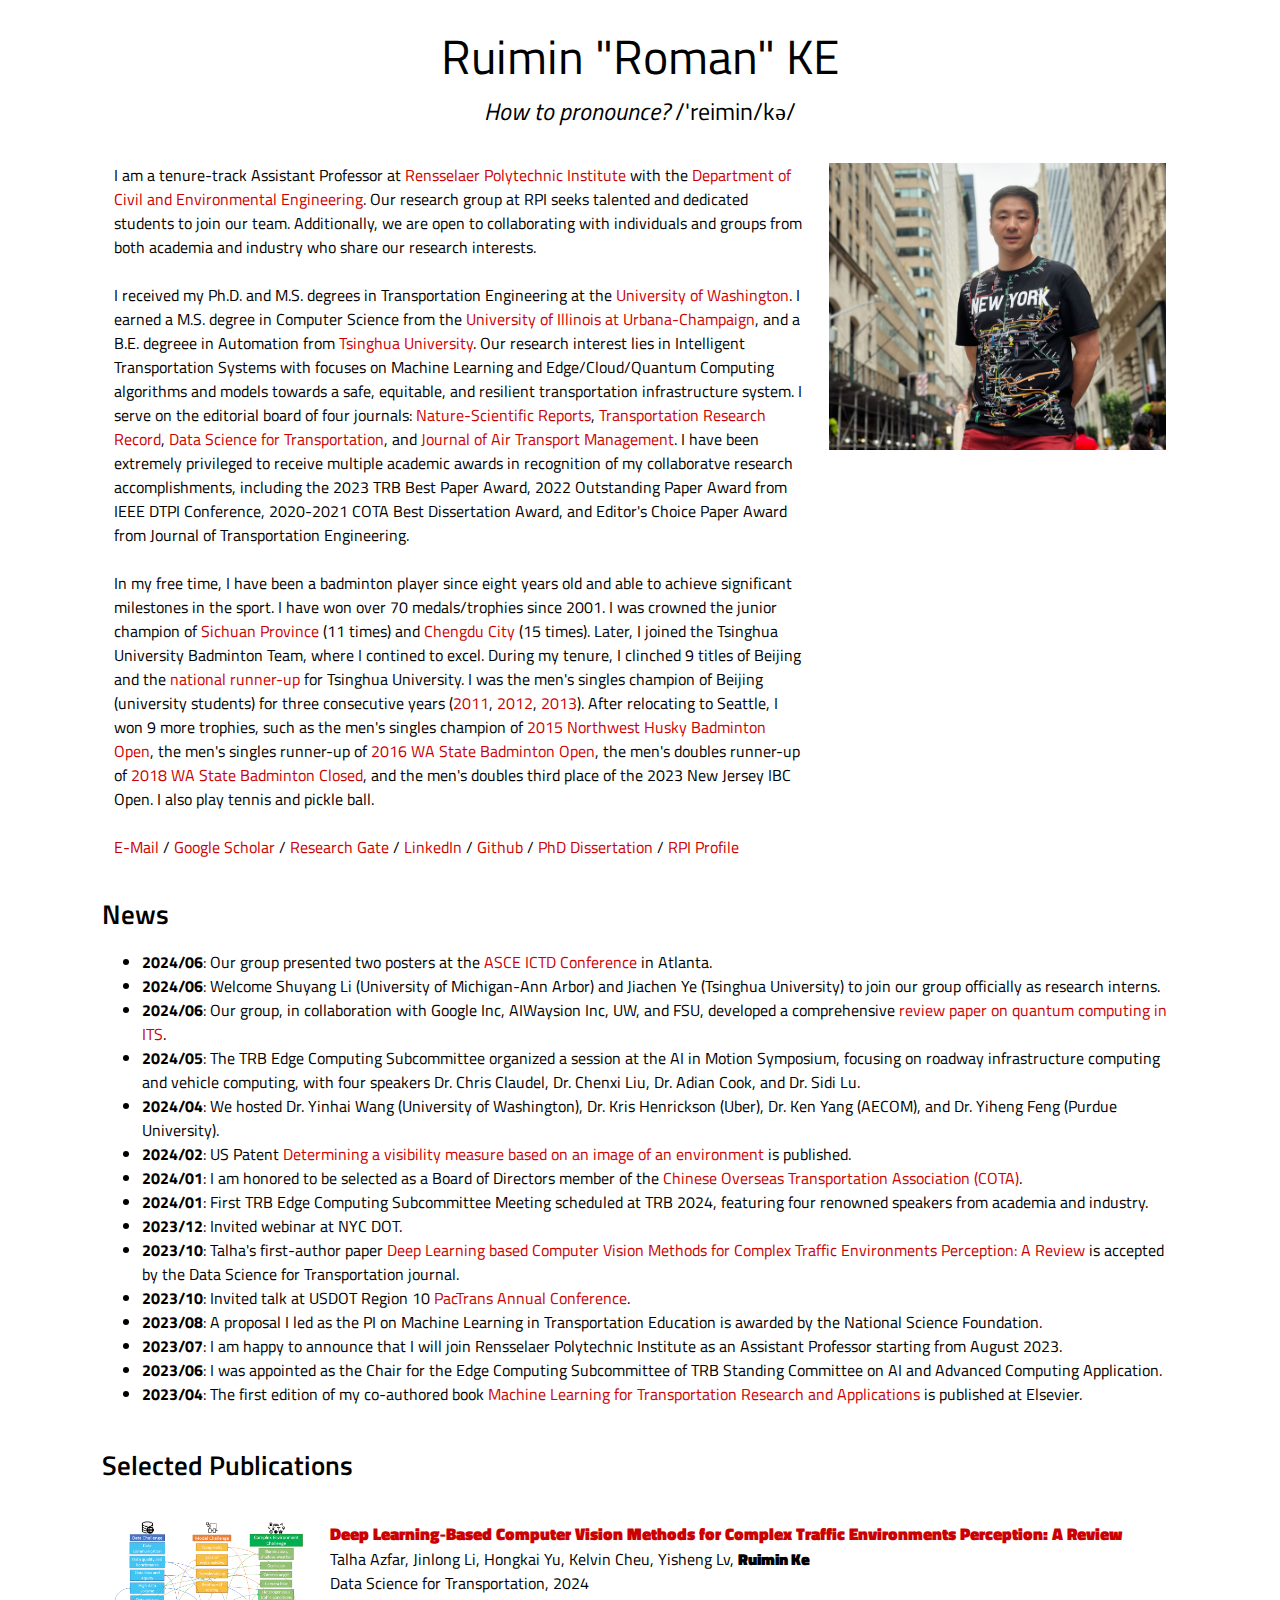
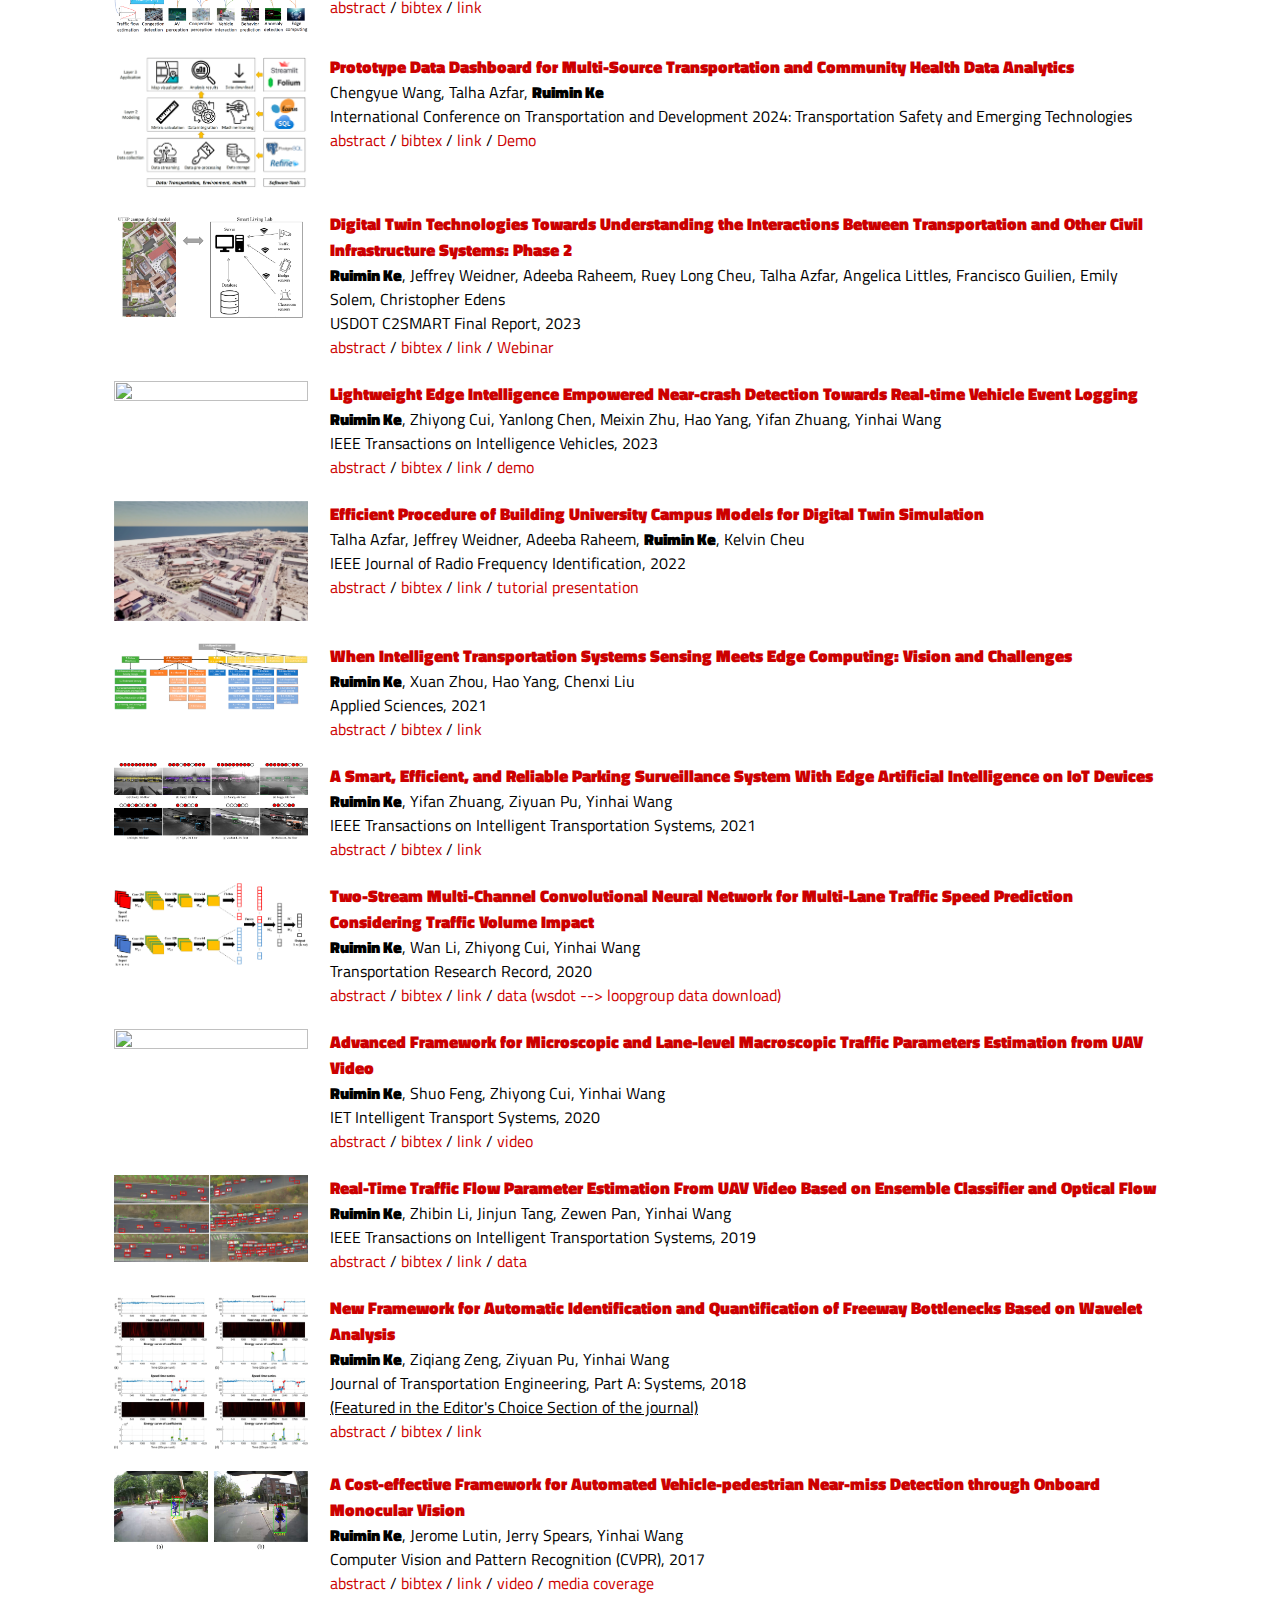
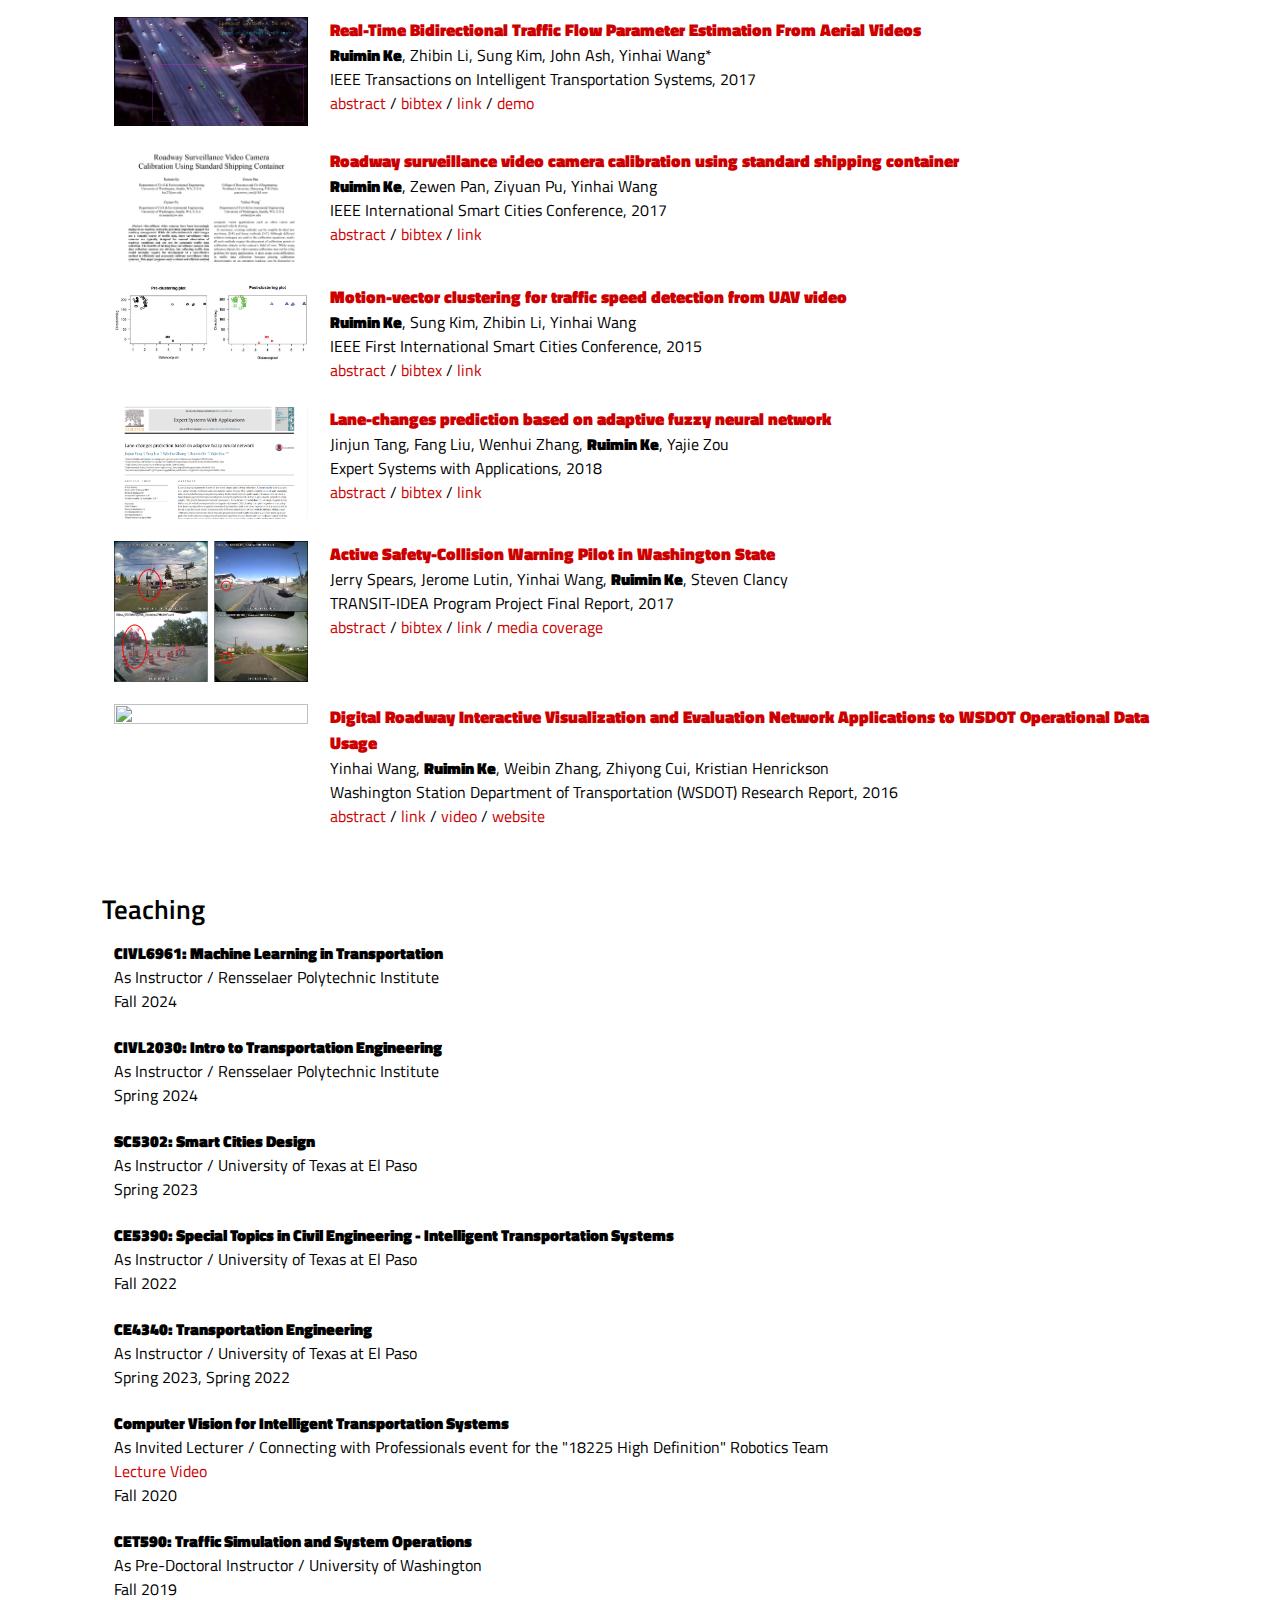
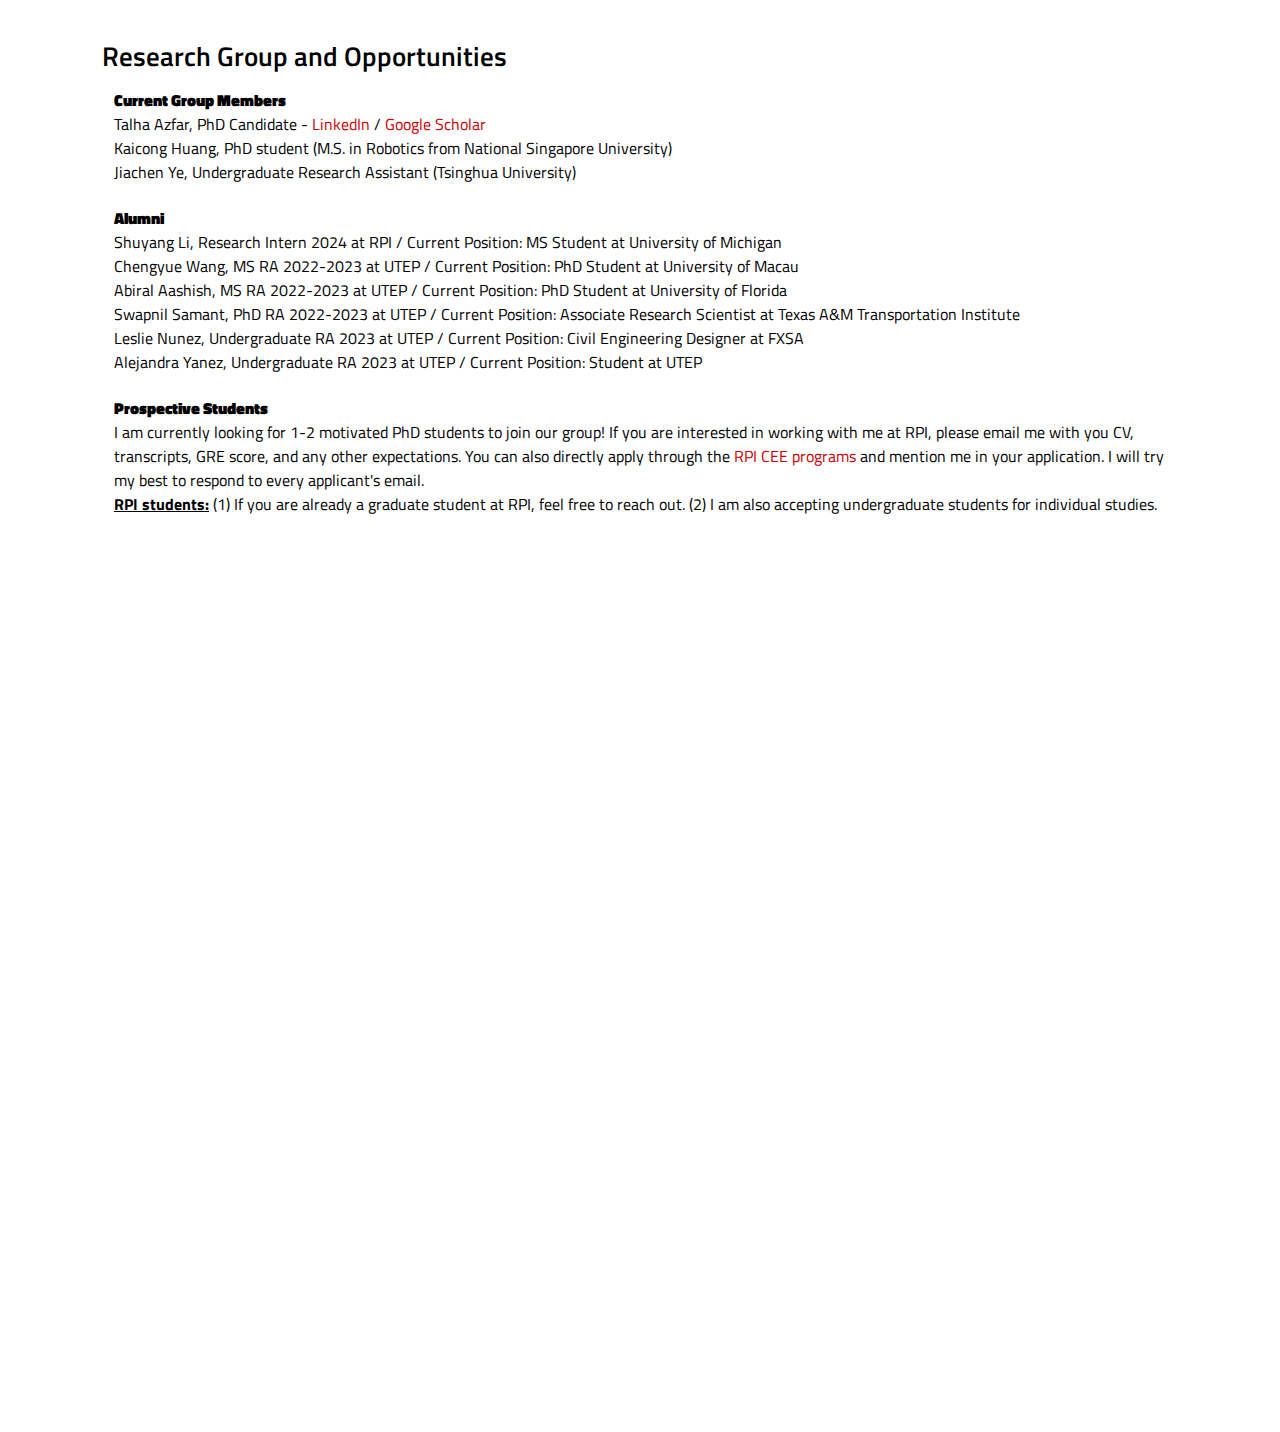
==== commit d0469740: "Update index.htm" ====
--- a/index.htm
+++ b/index.htm
@@ -230,10 +230,10 @@
         <heading>Research Group and Opportunities</heading>
         <table cellpadding="10" width="100%" align="left" border="0">
           <tr>
-            <td width="100%" valign="top"><strong>Current Group Members</strong><br /> Talha Azfar, PhD Candidate - <a target="_blank" rel="noopener noreferrer" href="https://www.linkedin.com/in/talha-azfar/">LinkedIn</a> / <a target="_blank" rel="noopener noreferrer" href="https://scholar.google.com/citations?user=upSJGWUAAAAJ&hl=en">Google Scholar</a> <br /> Shuyang Li, Graduate Research Assistant <br /> Jiachen Ye, Undergraduate Research Assistant
+            <td width="100%" valign="top"><strong>Current Group Members</strong><br /> Talha Azfar, PhD Candidate - <a target="_blank" rel="noopener noreferrer" href="https://www.linkedin.com/in/talha-azfar/">LinkedIn</a> / <a target="_blank" rel="noopener noreferrer" href="https://scholar.google.com/citations?user=upSJGWUAAAAJ&hl=en">Google Scholar</a> <br /> Kaicong Huang, PhD student (M.S. in Robotics from National Singapore University) <br /> Jiachen Ye, Undergraduate Research Assistant (Tsinghua University)
           </tr>
           <tr>
-            <td width="100%" valign="top"><strong>Alumni</strong><br /> Chengyue Wang, MS RA 2022-2023 at UTEP / Current Position: PhD Student at University of Macau
+            <td width="100%" valign="top"><strong>Alumni</strong><br /> Shuyang Li, Research Intern 2024 at RPI / Current Position: MS Student at University of Michigan <br /> Chengyue Wang, MS RA 2022-2023 at UTEP / Current Position: PhD Student at University of Macau
             <br /> Abiral Aashish, MS RA 2022-2023 at UTEP / Current Position: PhD Student at University of Florida
             <br /> Swapnil Samant, PhD RA 2022-2023 at UTEP / Current Position: Associate Research Scientist at Texas A&M Transportation Institute
             <br /> Leslie Nunez, Undergraduate RA 2023 at UTEP / Current Position: Civil Engineering Designer at FXSA
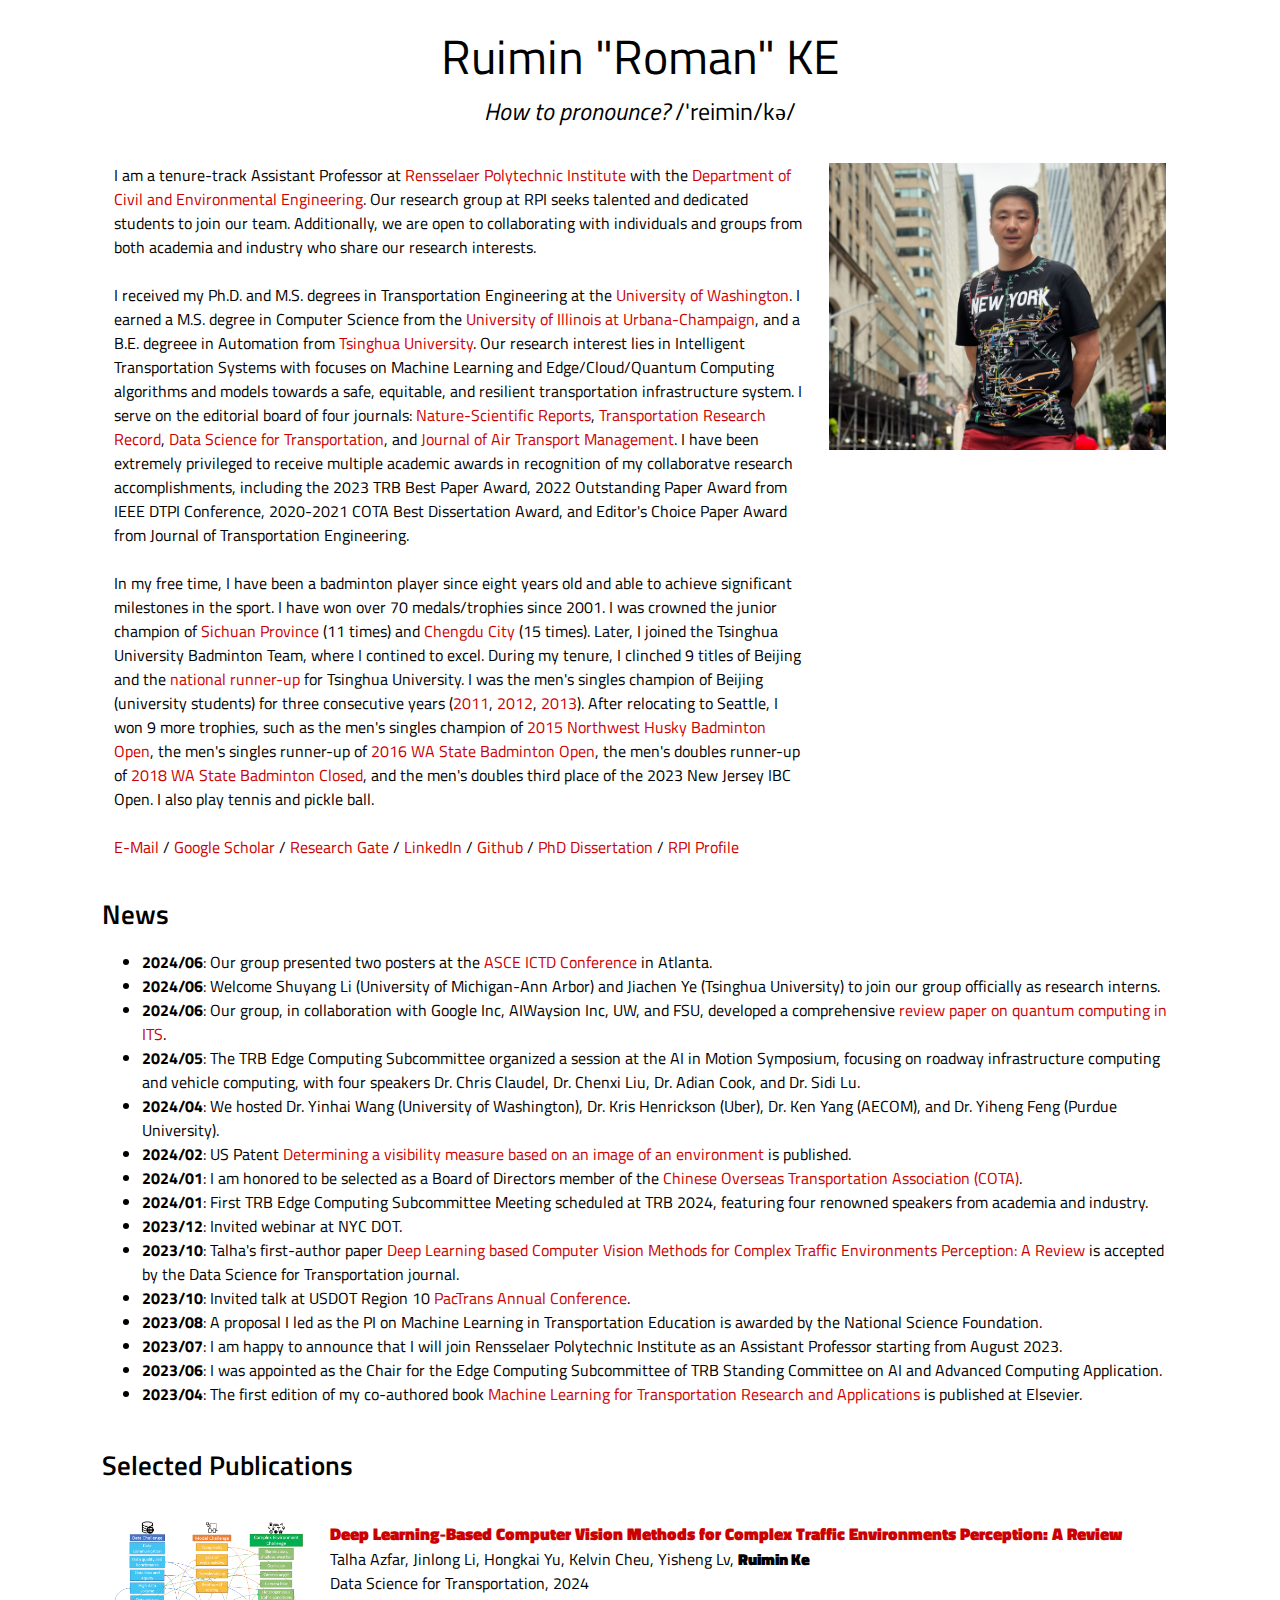
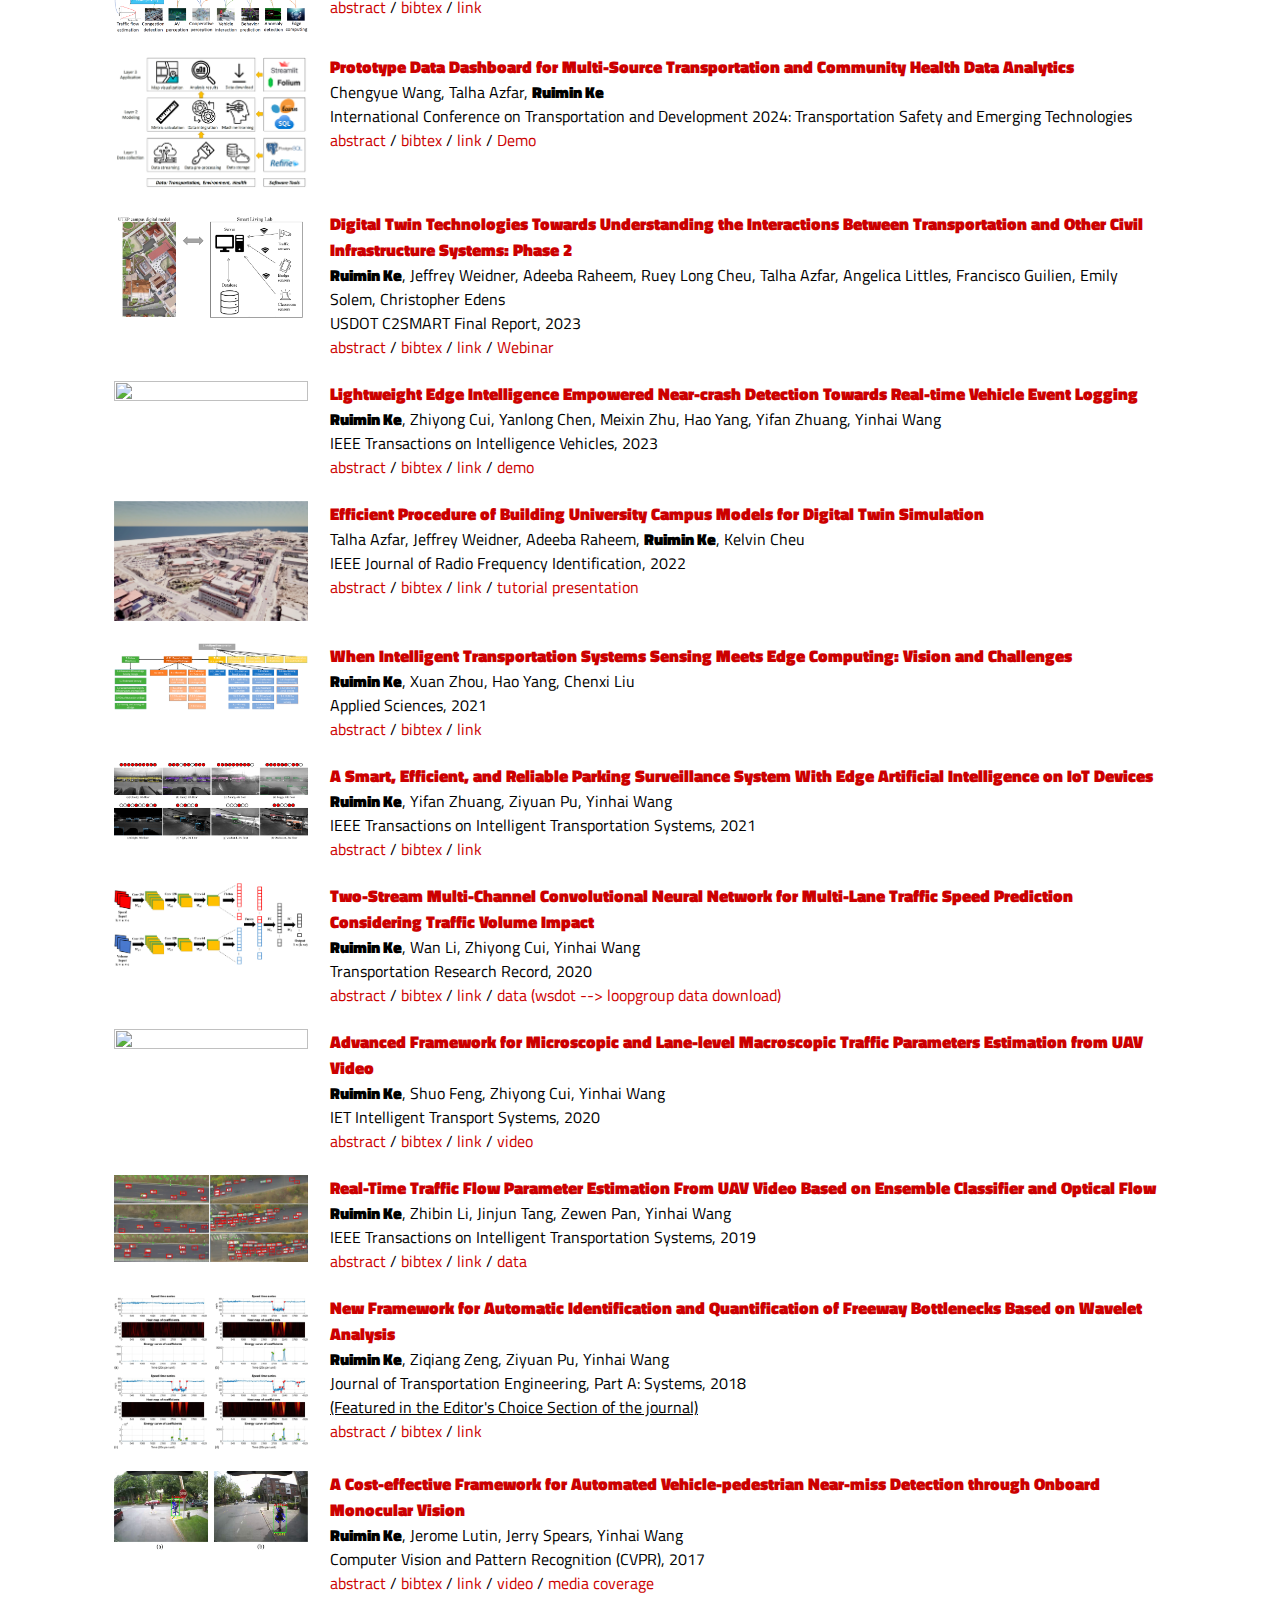
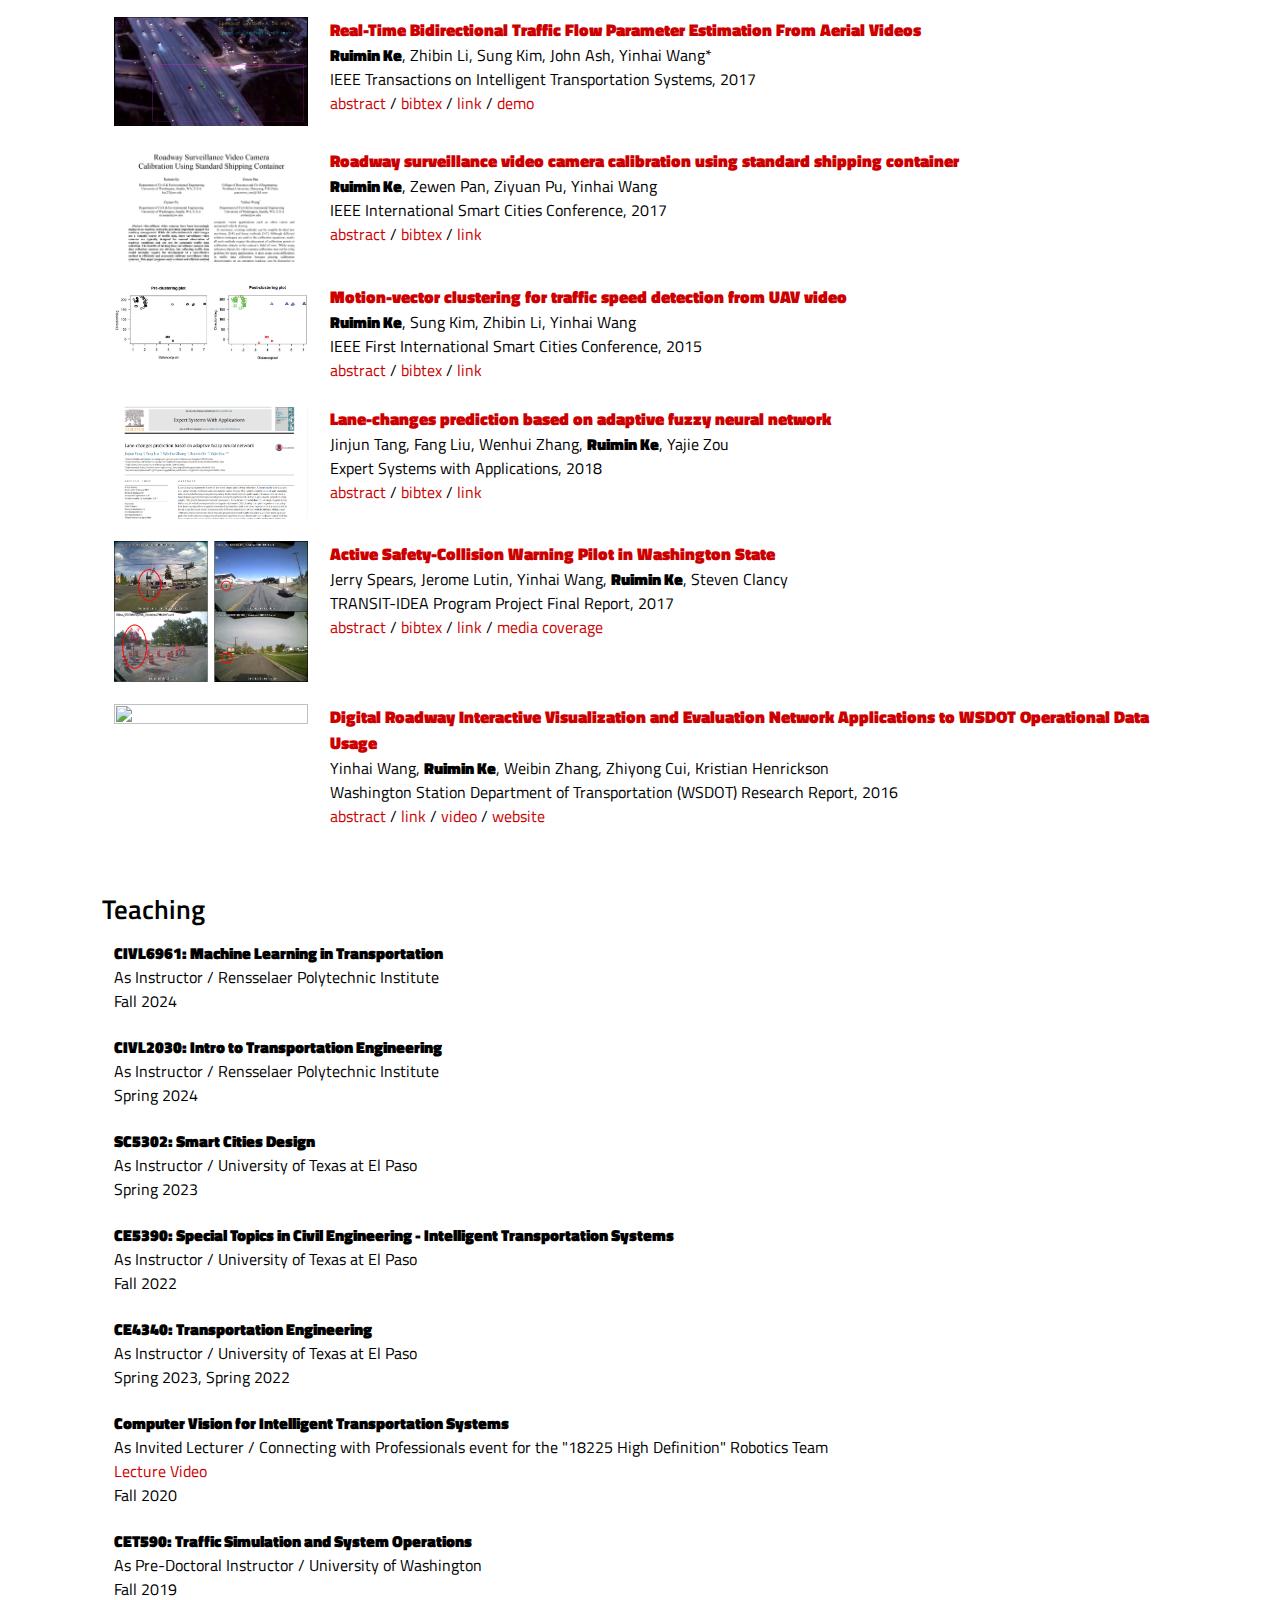
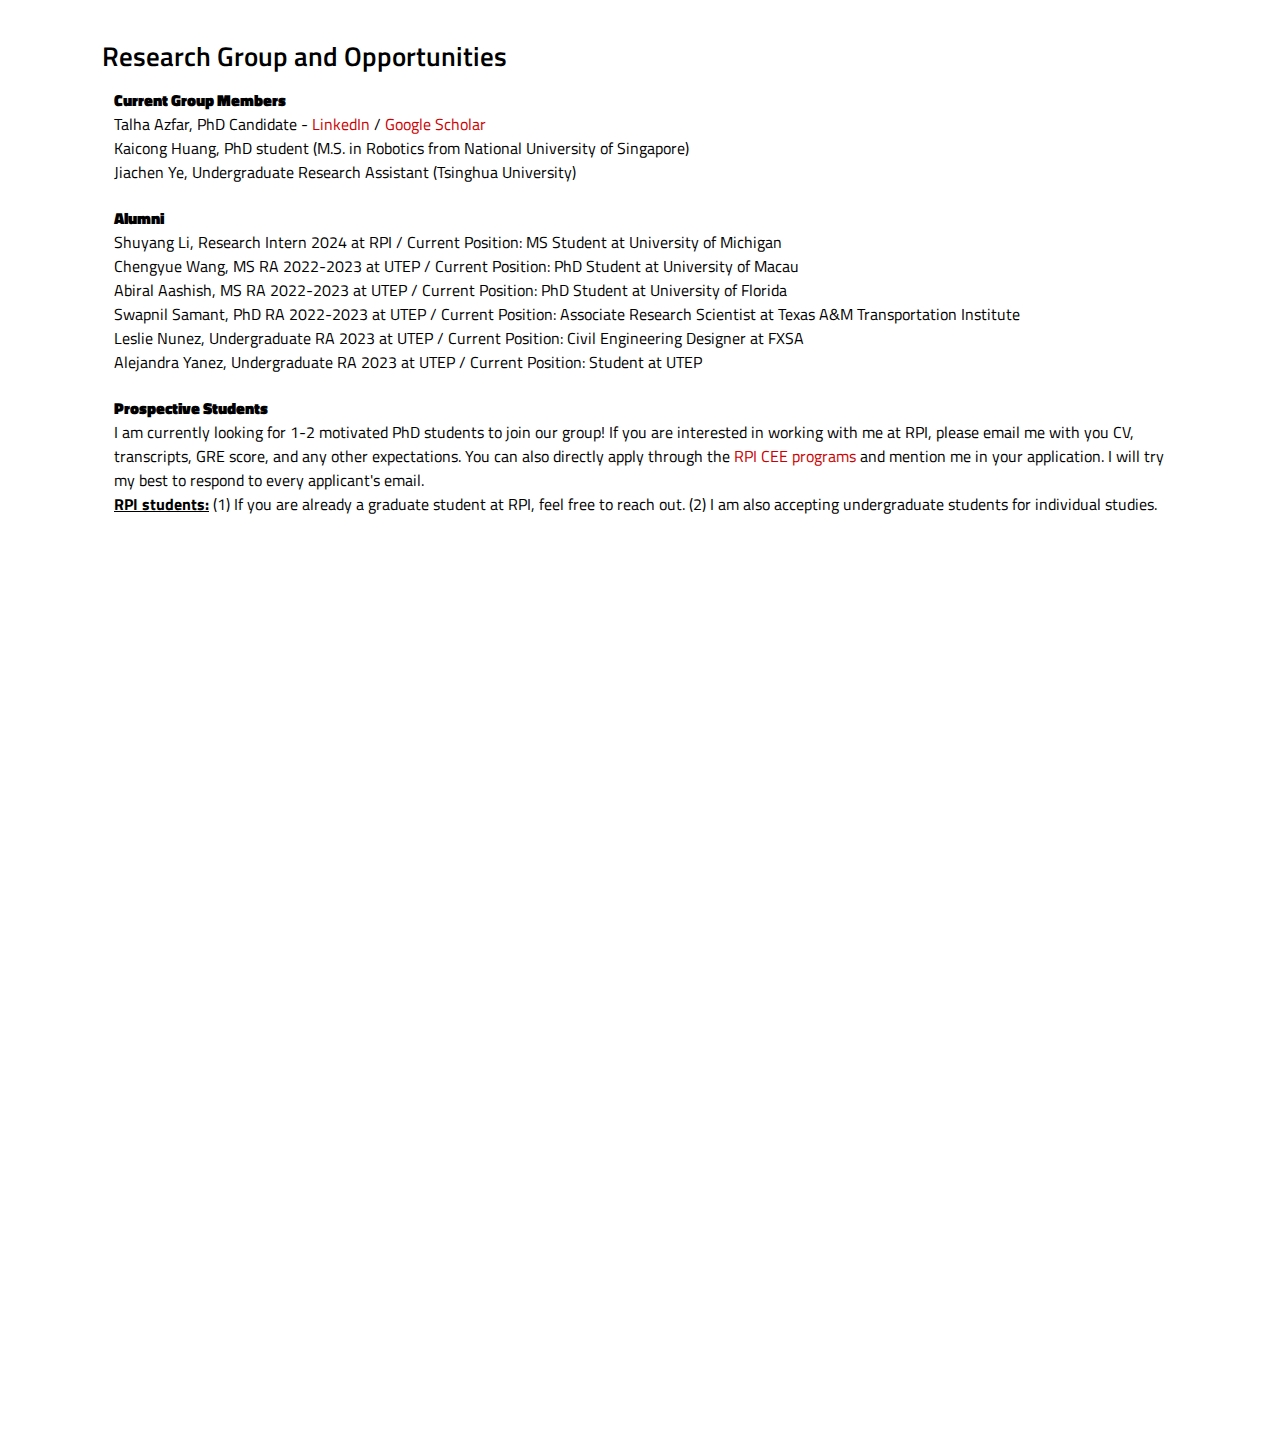
==== commit 16d2246b: "Update index.htm" ====
--- a/index.htm
+++ b/index.htm
@@ -230,7 +230,7 @@
         <heading>Research Group and Opportunities</heading>
         <table cellpadding="10" width="100%" align="left" border="0">
           <tr>
-            <td width="100%" valign="top"><strong>Current Group Members</strong><br /> Talha Azfar, PhD Candidate - <a target="_blank" rel="noopener noreferrer" href="https://www.linkedin.com/in/talha-azfar/">LinkedIn</a> / <a target="_blank" rel="noopener noreferrer" href="https://scholar.google.com/citations?user=upSJGWUAAAAJ&hl=en">Google Scholar</a> <br /> Kaicong Huang, PhD student (M.S. in Robotics from National Singapore University) <br /> Jiachen Ye, Undergraduate Research Assistant (Tsinghua University)
+            <td width="100%" valign="top"><strong>Current Group Members</strong><br /> Talha Azfar, PhD Candidate - <a target="_blank" rel="noopener noreferrer" href="https://www.linkedin.com/in/talha-azfar/">LinkedIn</a> / <a target="_blank" rel="noopener noreferrer" href="https://scholar.google.com/citations?user=upSJGWUAAAAJ&hl=en">Google Scholar</a> <br /> Kaicong Huang, PhD student (M.S. in Robotics from National University of Singapore) <br /> Jiachen Ye, Undergraduate Research Assistant (Tsinghua University)
           </tr>
           <tr>
             <td width="100%" valign="top"><strong>Alumni</strong><br /> Shuyang Li, Research Intern 2024 at RPI / Current Position: MS Student at University of Michigan <br /> Chengyue Wang, MS RA 2022-2023 at UTEP / Current Position: PhD Student at University of Macau
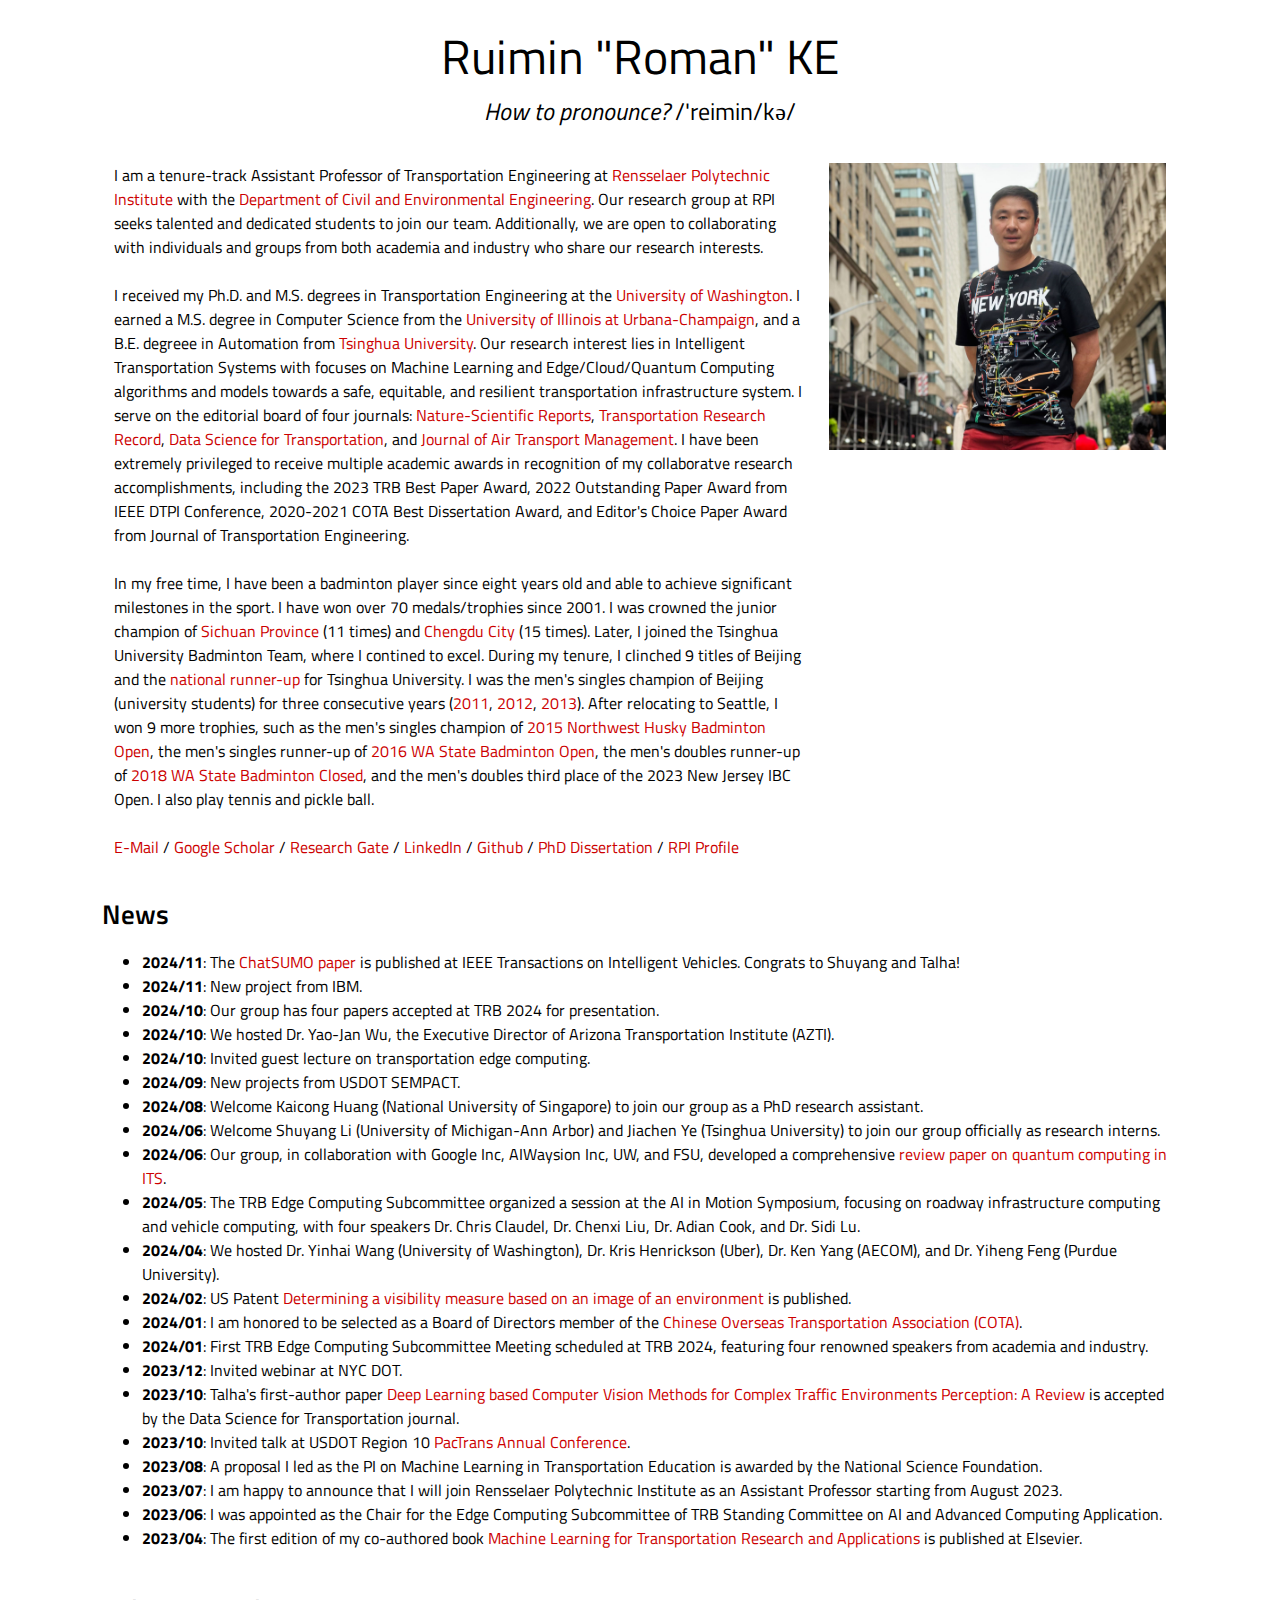
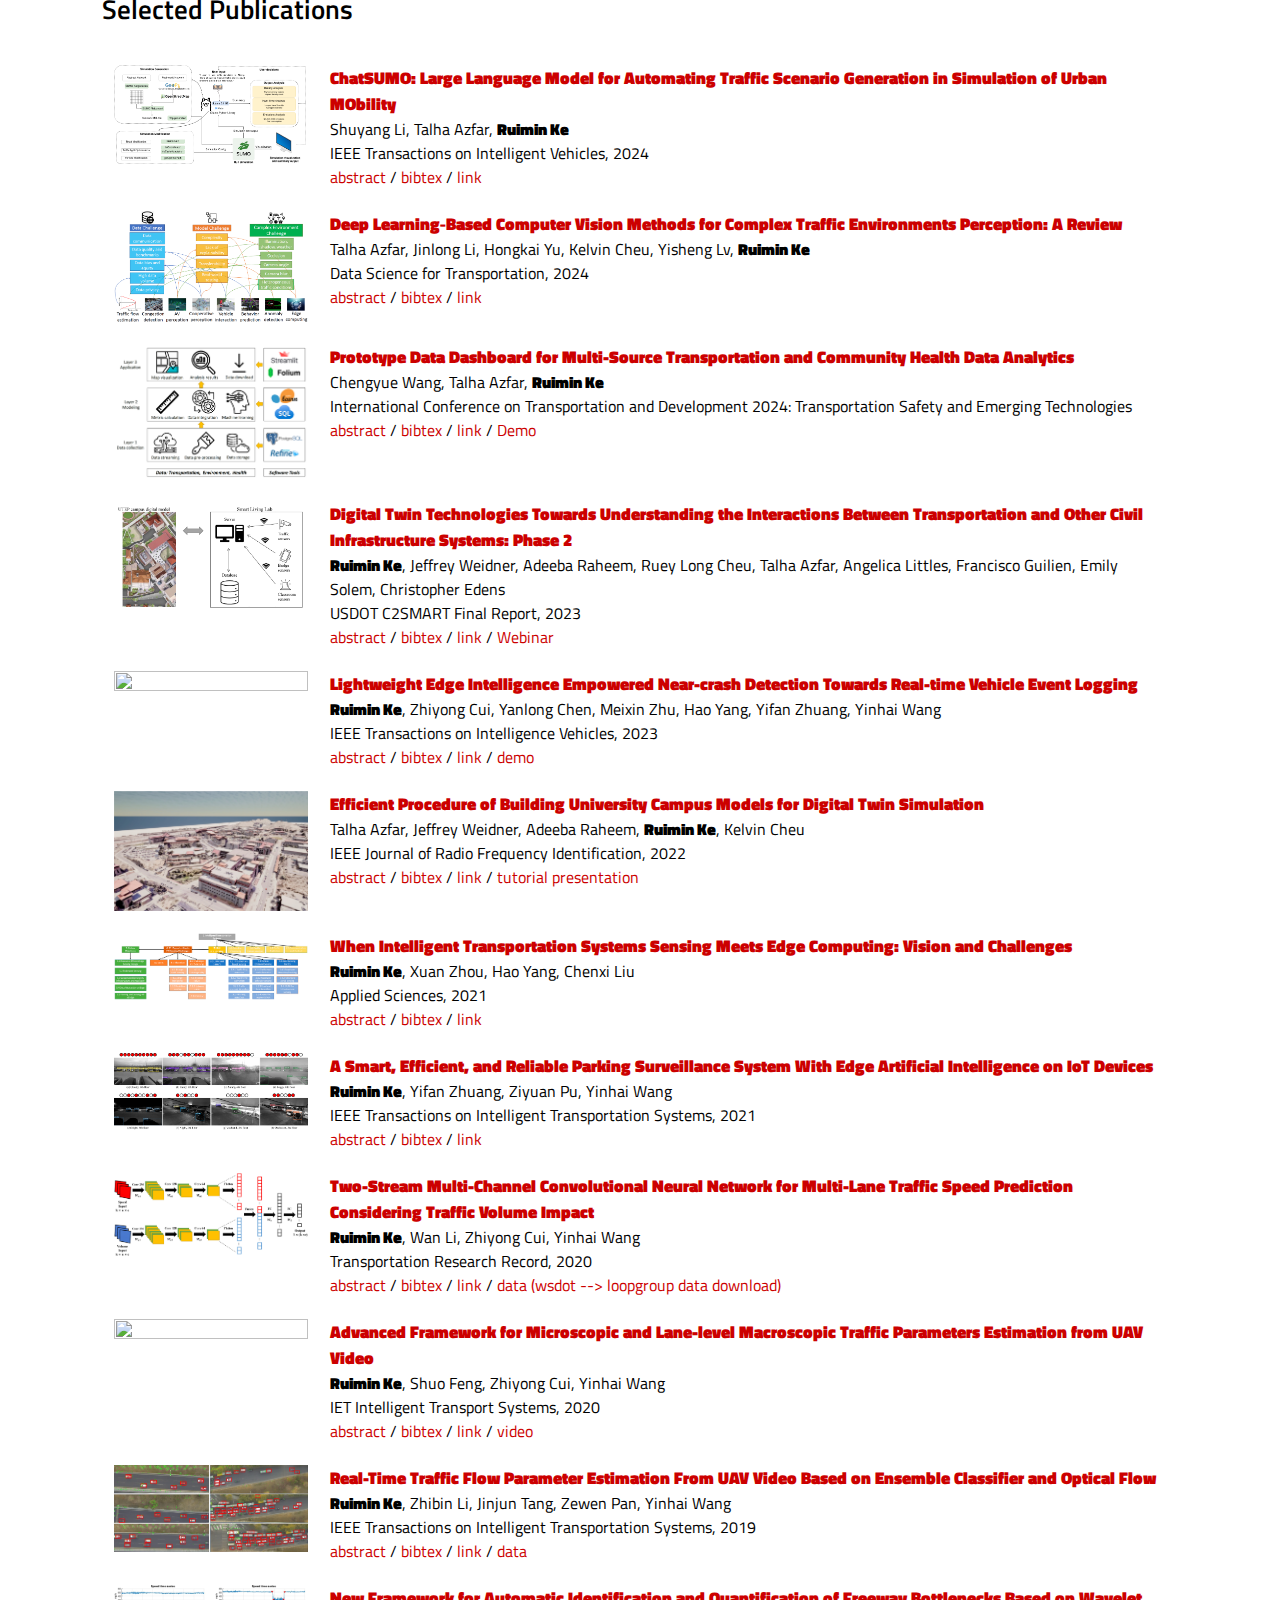
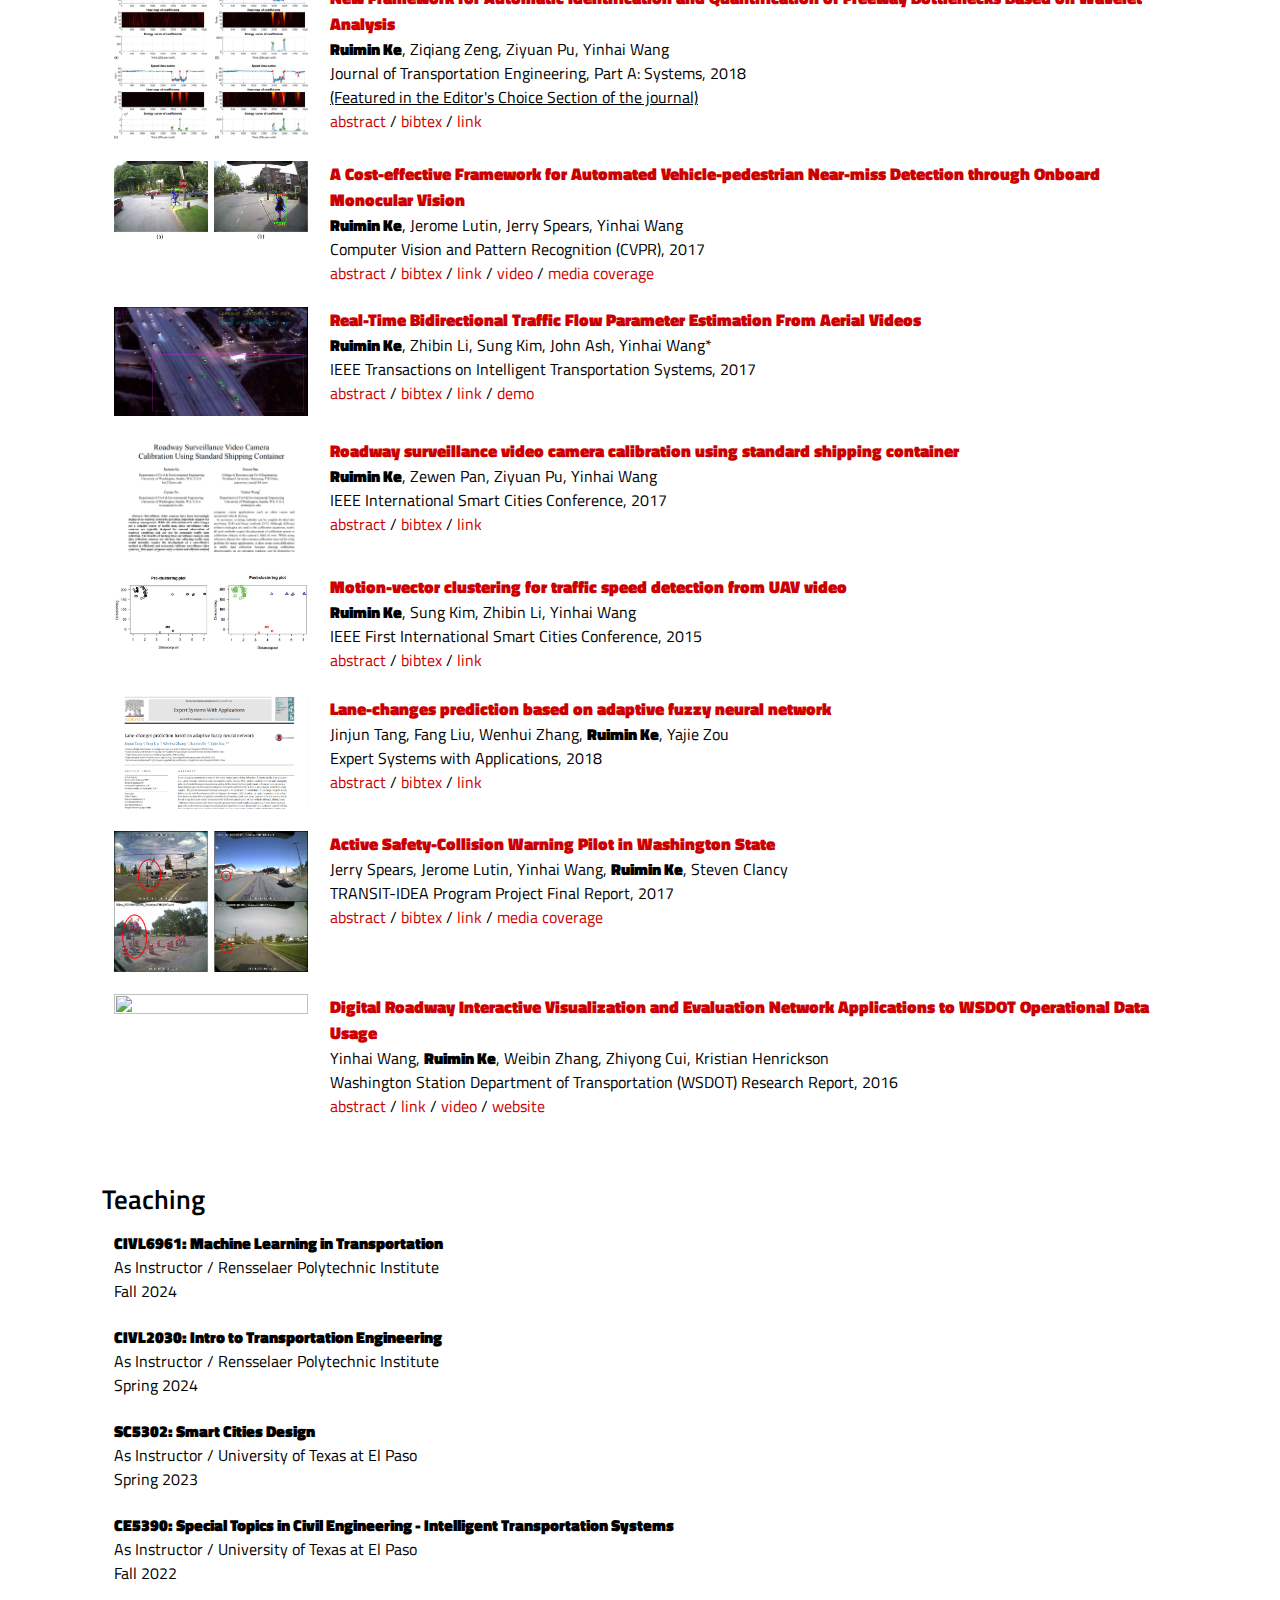
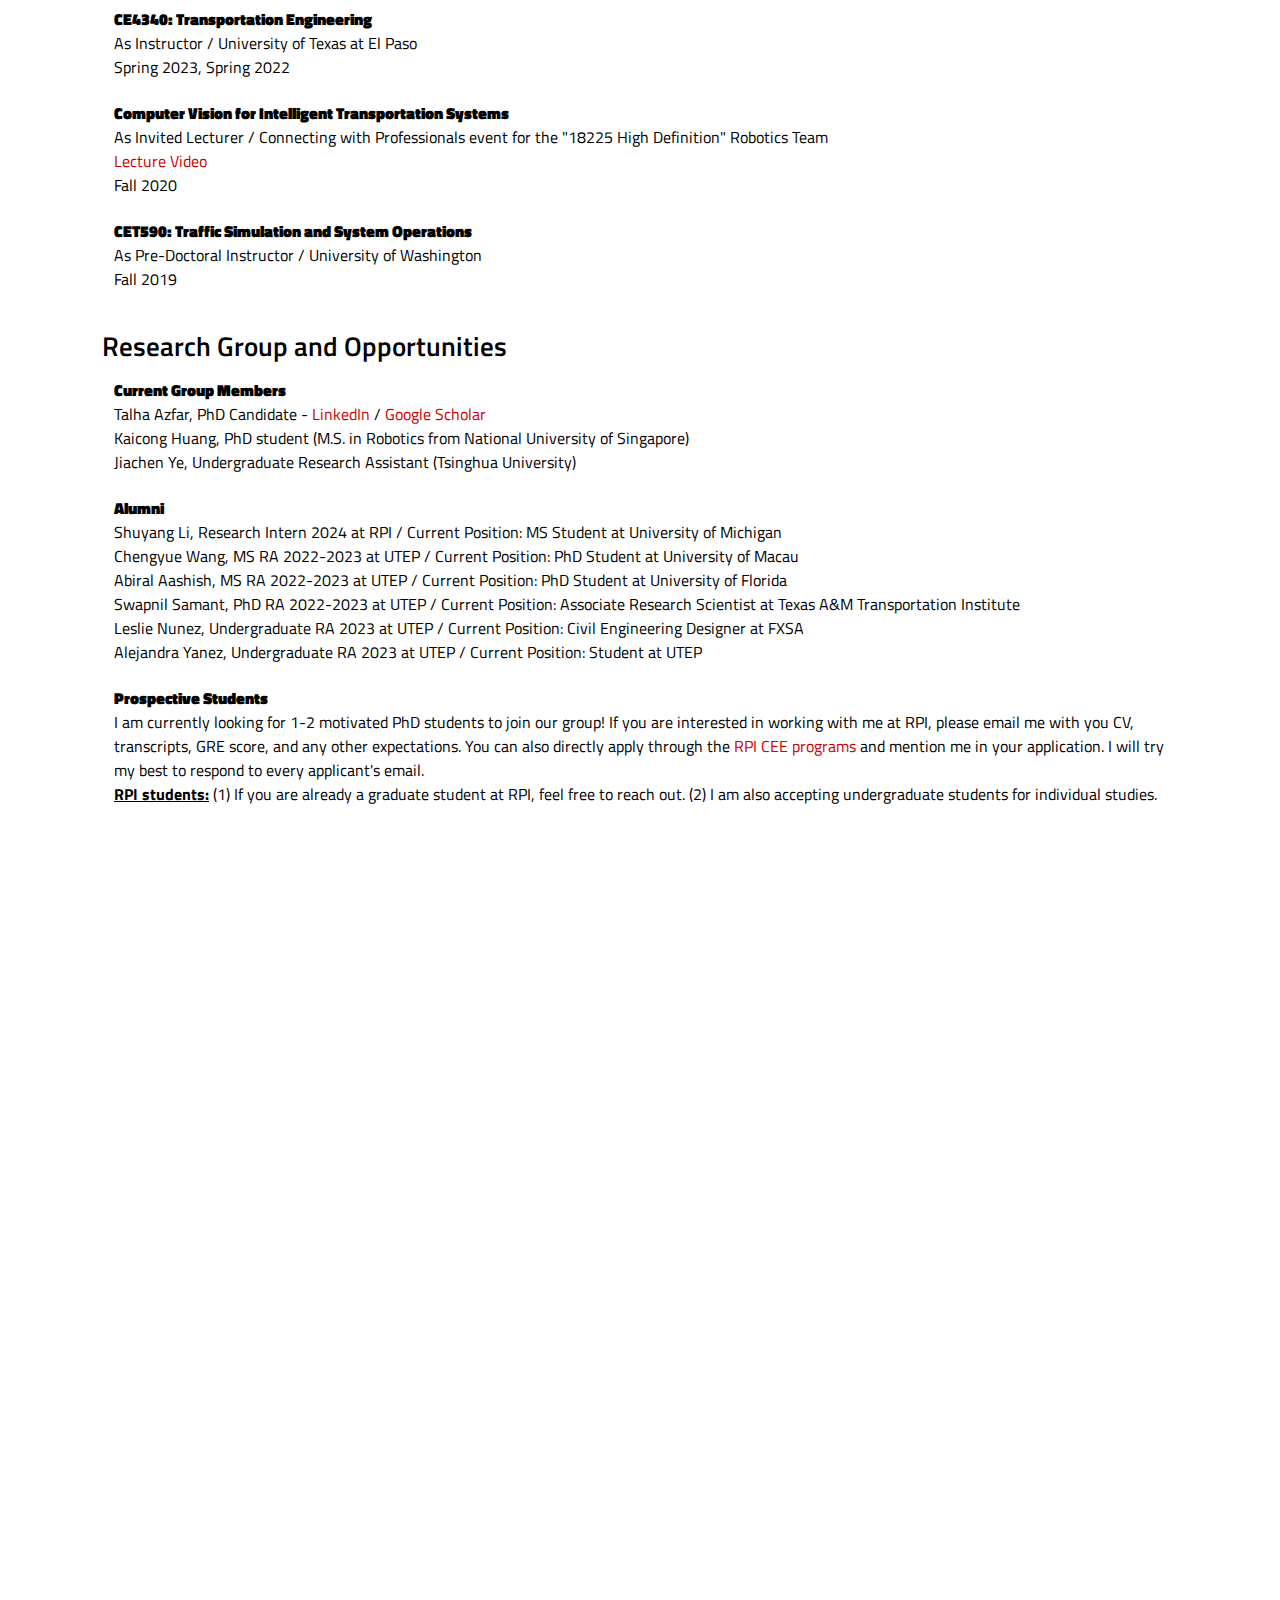
==== commit db1d1905: "Nov 2024 update" ====
--- a/index.htm
+++ b/index.htm
@@ -18,7 +18,7 @@
         <td>
           <table cellpadding="10" width="100%" align="center" border="0">
             <tr>
-              <td width="50%" valign="top">I am a tenure-track Assistant Professor at <a target="_blank" rel="noopener noreferrer" href="https://www.rpi.edu/">Rensselaer Polytechnic Institute</a> with the <a target="_blank" rel="noopener noreferrer" href="https://cee.rpi.edu/">Department of Civil and Environmental Engineering</a>.
+              <td width="50%" valign="top">I am a tenure-track Assistant Professor of Transportation Engineering at <a target="_blank" rel="noopener noreferrer" href="https://www.rpi.edu/">Rensselaer Polytechnic Institute</a> with the <a target="_blank" rel="noopener noreferrer" href="https://cee.rpi.edu/">Department of Civil and Environmental Engineering</a>.
                 Our research group at RPI seeks talented and dedicated students to join our team. Additionally, we are open to collaborating with individuals and groups from both academia and industry who share our research interests.</br></br>
                 I received my Ph.D. and M.S. degrees in Transportation Engineering at the <a target="_blank" rel="noopener noreferrer" href="https://www.washington.edu/">University of Washington</a>. I earned a M.S. degree in Computer Science from the <a target="_blank" rel="noopener noreferrer" href="https://illinois.edu/">University of Illinois at Urbana-Champaign</a>, and a B.E. degreee in Automation from <a target="_blank" rel="noopener noreferrer" href="https://www.tsinghua.edu.cn/en/">Tsinghua University</a>.
                 Our research interest lies in Intelligent Transportation Systems with focuses on Machine Learning and Edge/Cloud/Quantum Computing algorithms and models towards a safe, equitable, and resilient transportation infrastructure system. 
@@ -40,7 +40,13 @@
           <heading>News</heading>
           <br />
           <ul>
-          <li><b>2024/06</b>: Our group presented two posters at the <a target="_blank" rel="noopener noreferrer" href="https://www.asce-ictd.org/">ASCE ICTD Conference</a> in Atlanta.
+          <li><b>2024/11</b>: The <a target="_blank" rel="noopener noreferrer" href="https://ieeexplore.ieee.org/document/10770822">ChatSUMO paper</a> is published at IEEE Transactions on Intelligent Vehicles. Congrats to Shuyang and Talha!
+          <li><b>2024/11</b>: New project from IBM.
+          <li><b>2024/10</b>: Our group has four papers accepted at TRB 2024 for presentation. 
+          <li><b>2024/10</b>: We hosted Dr. Yao-Jan Wu, the Executive Director of Arizona Transportation Institute (AZTI).
+          <li><b>2024/10</b>: Invited guest lecture on transportation edge computing.
+          <li><b>2024/09</b>: New projects from USDOT SEMPACT.
+          <li><b>2024/08</b>: Welcome Kaicong Huang (National University of Singapore) to join our group as a PhD research assistant.
           <li><b>2024/06</b>: Welcome Shuyang Li (University of Michigan-Ann Arbor) and Jiachen Ye (Tsinghua University) to join our group officially as research interns.
           <li><b>2024/06</b>: Our group, in collaboration with Google Inc, AIWaysion Inc, UW, and FSU, developed a comprehensive <a target="_blank" rel="noopener noreferrer" href="https://arxiv.org/abs/2406.00862">review paper on quantum computing in ITS</a>. 
           <li><b>2024/05</b>: The TRB Edge Computing Subcommittee organized a session at the AI in Motion Symposium, focusing on roadway infrastructure computing and vehicle computing, with four speakers Dr. Chris Claudel, Dr. Chenxi Liu, Dr. Adian Cook, and Dr. Sidi Lu.
@@ -63,6 +69,14 @@
           <br />
           <br />
           <table cellpadding="10" width="100%" align="center" border="0">
+          <tr>
+              <td width="20%" valign="top">
+                <img src="icons/chatsumo2024.png" style="border-style: none" width="100%" />
+              </td>
+              <td width="80%" valign="top"><papertitle><a href="./pdfs/chatsumo2024.pdf">ChatSUMO: Large Language Model for Automating Traffic Scenario Generation in Simulation of Urban MObility</a></papertitle><br />Shuyang Li, Talha Azfar, <strong><b>Ruimin Ke</b></strong><br />IEEE Transactions on Intelligent Vehicles, 2024<br /><div class="paper" id="chatsumo2024"><a href="javascript:toggleblock('chatsumo2024_abs')">abstract</a> / <a href="javascript:toggleblock('chatsumo2024_bib')">bibtex</a> / <a target="_blank" rel="noopener noreferrer" href="https://ieeexplore.ieee.org/document/10770822">link</a>
+                <p align="justify"><i id="chatsumo2024_abs">Large Language Models (LLMs), capable of handling multi-modal input and outputs such as text, voice, images, and video, are transforming the way we process information. Beyond just generating textual responses to prompts, they can integrate with different software platforms to offer comprehensive solutions across diverse applications. In this paper, we present ChatSUMO, an LLM-based agent that integrates language processing skills to generate abstract and real-world simulation scenarios in the widely-used traffic simulator - Simulation of Urban MObility (SUMO). Our methodology begins by leveraging the LLM for user input, which adapts it to relevant keywords needed to run python scripts. These scripts are designed to convert specified regions into coordinates, fetch data from OpenStreetMap, transform it into a road network, and subsequently run SUMO simulations with the designated traffic conditions. The outputs of the simulations are then interpreted by the LLM resulting in informative comparisons and summaries. Users can continue the interaction and generate a variety of customized scenarios without prior traffic simulation expertise. Any city available from OpenStreetMap can be imported, and for demonstration, we created a real-world simulation for the city of Albany. ChatSUMO also allows simulation customization capabilities of edge edit, traffic light optimization, and vehicle edit by users through the web interface.</i></p>
+                <bibtext xml:space="preserve" id="chatsumo2024_bib">@article{li2024chatsumo, <br />title={ChatSUMO: Large Language Model for Automating Traffic Scenario Generation in Simulation of Urban MObility},<br />author={Li, Shuyang and Azfar, Talha and Ke, Ruimin},<br />journal={IEEE Transactions on Intelligent Vehicles}, <br/>pages={1-12}, <br />year={2024},<br />publisher={IEEE}<br />}<br /></bibtext></div><script language="JavaScript">hideblock('chatsumo2024_bib');hideblock('chatsumo2024_abs');</script></td>
+            </tr>
           <tr>
               <td width="20%" valign="top">
                 <img src="icons/dct2024.png" style="border-style: none" width="100%" />
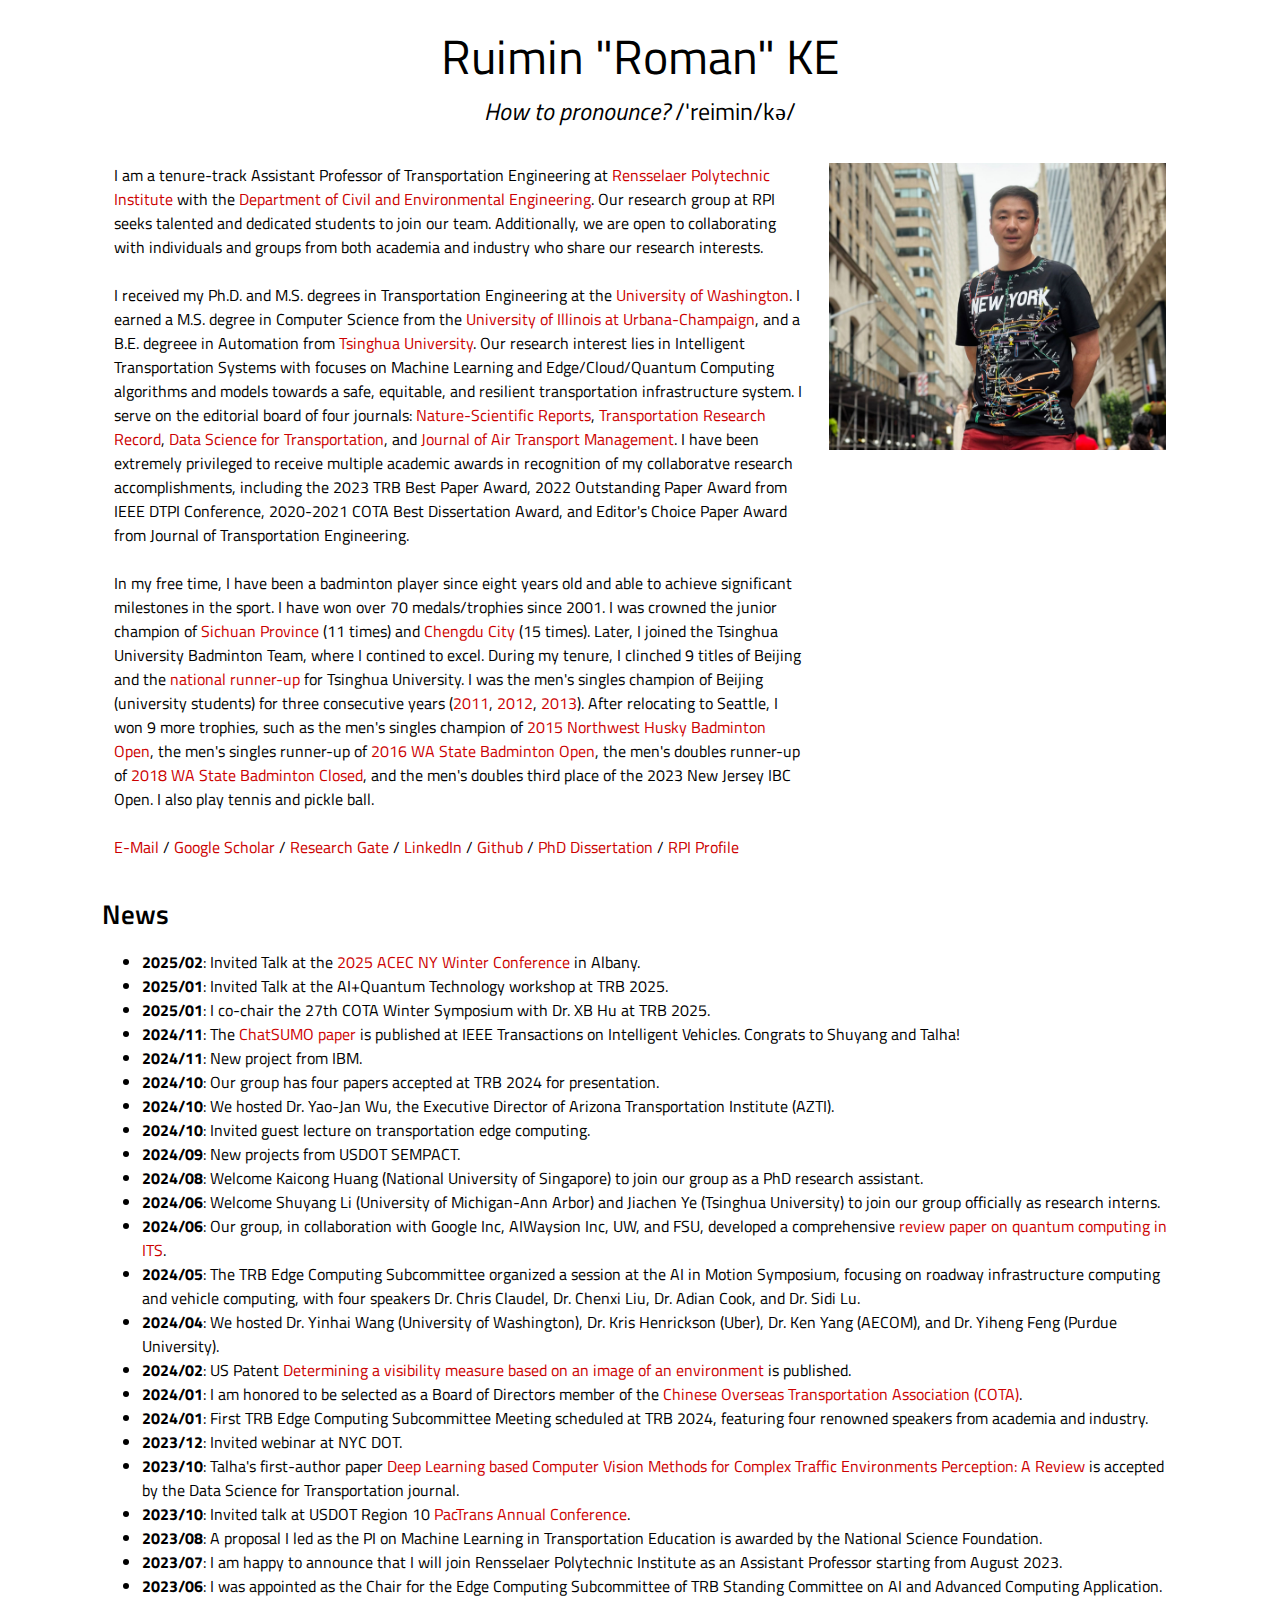
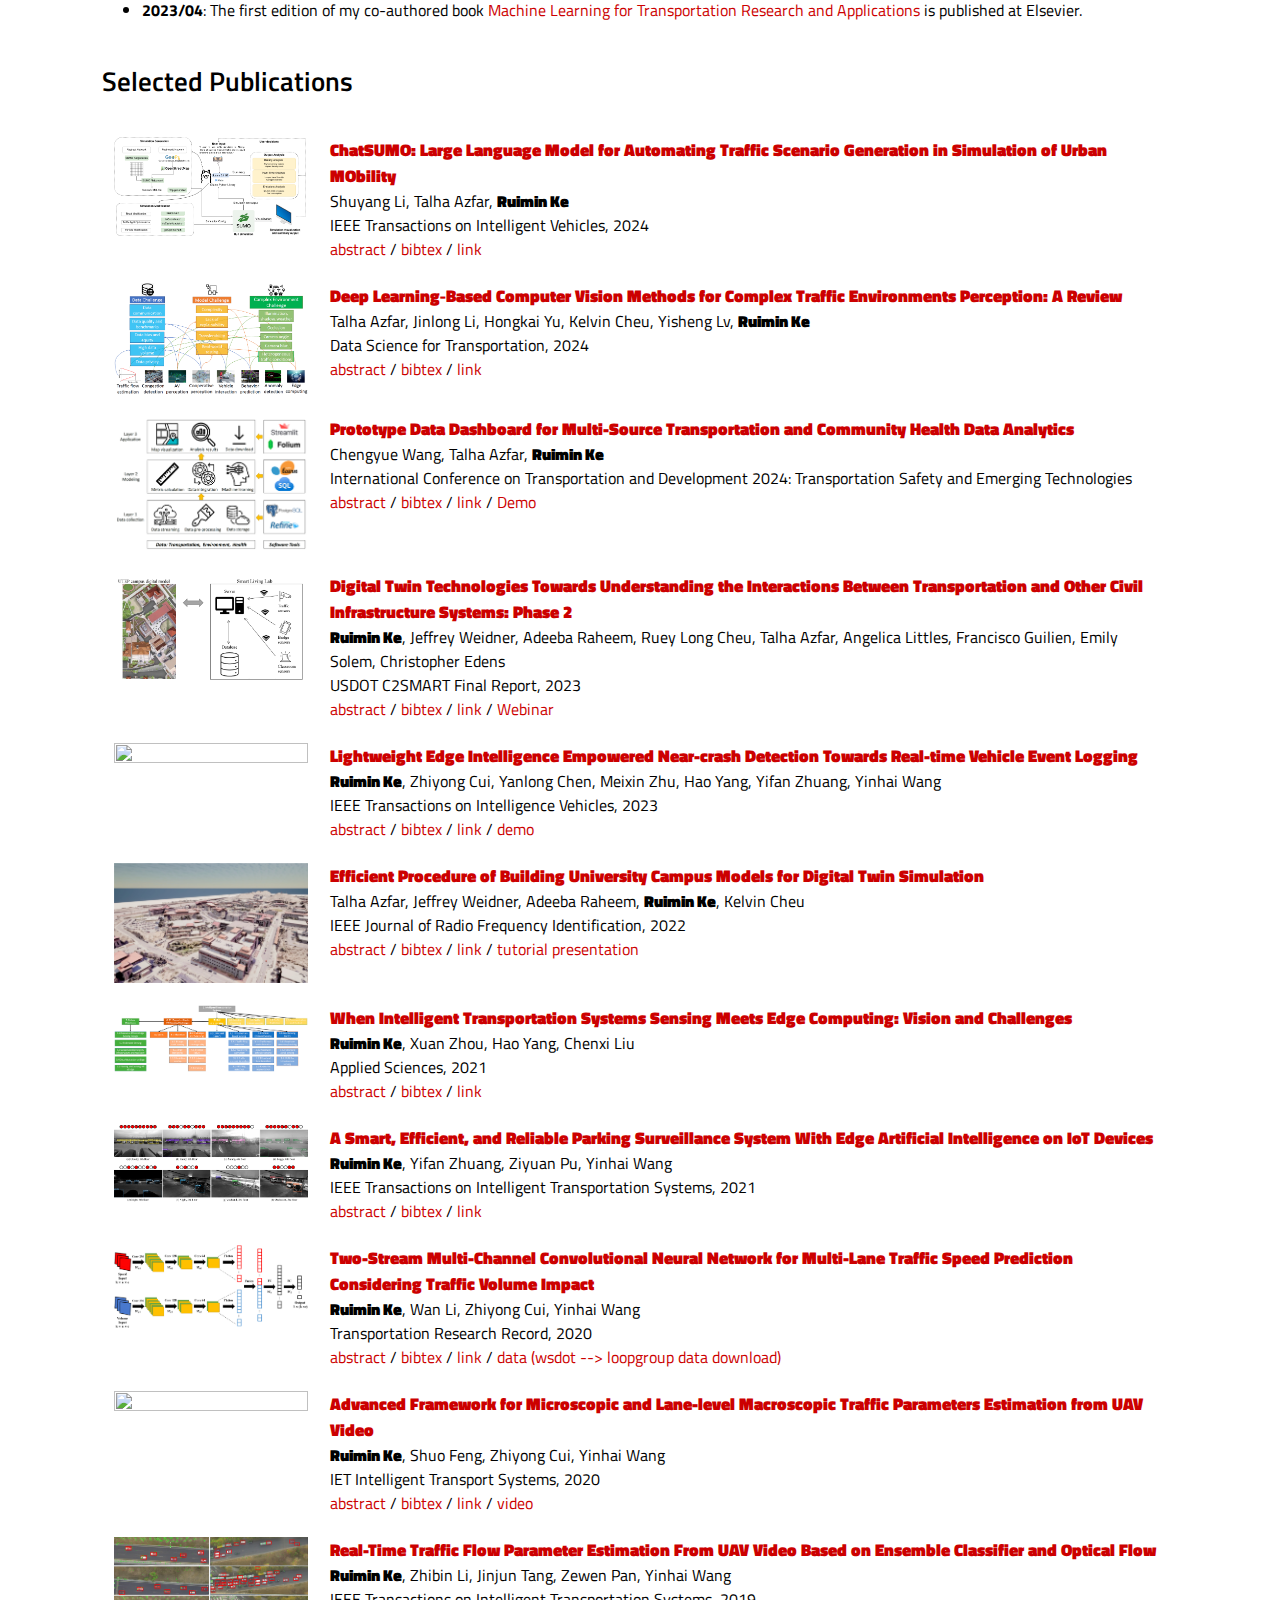
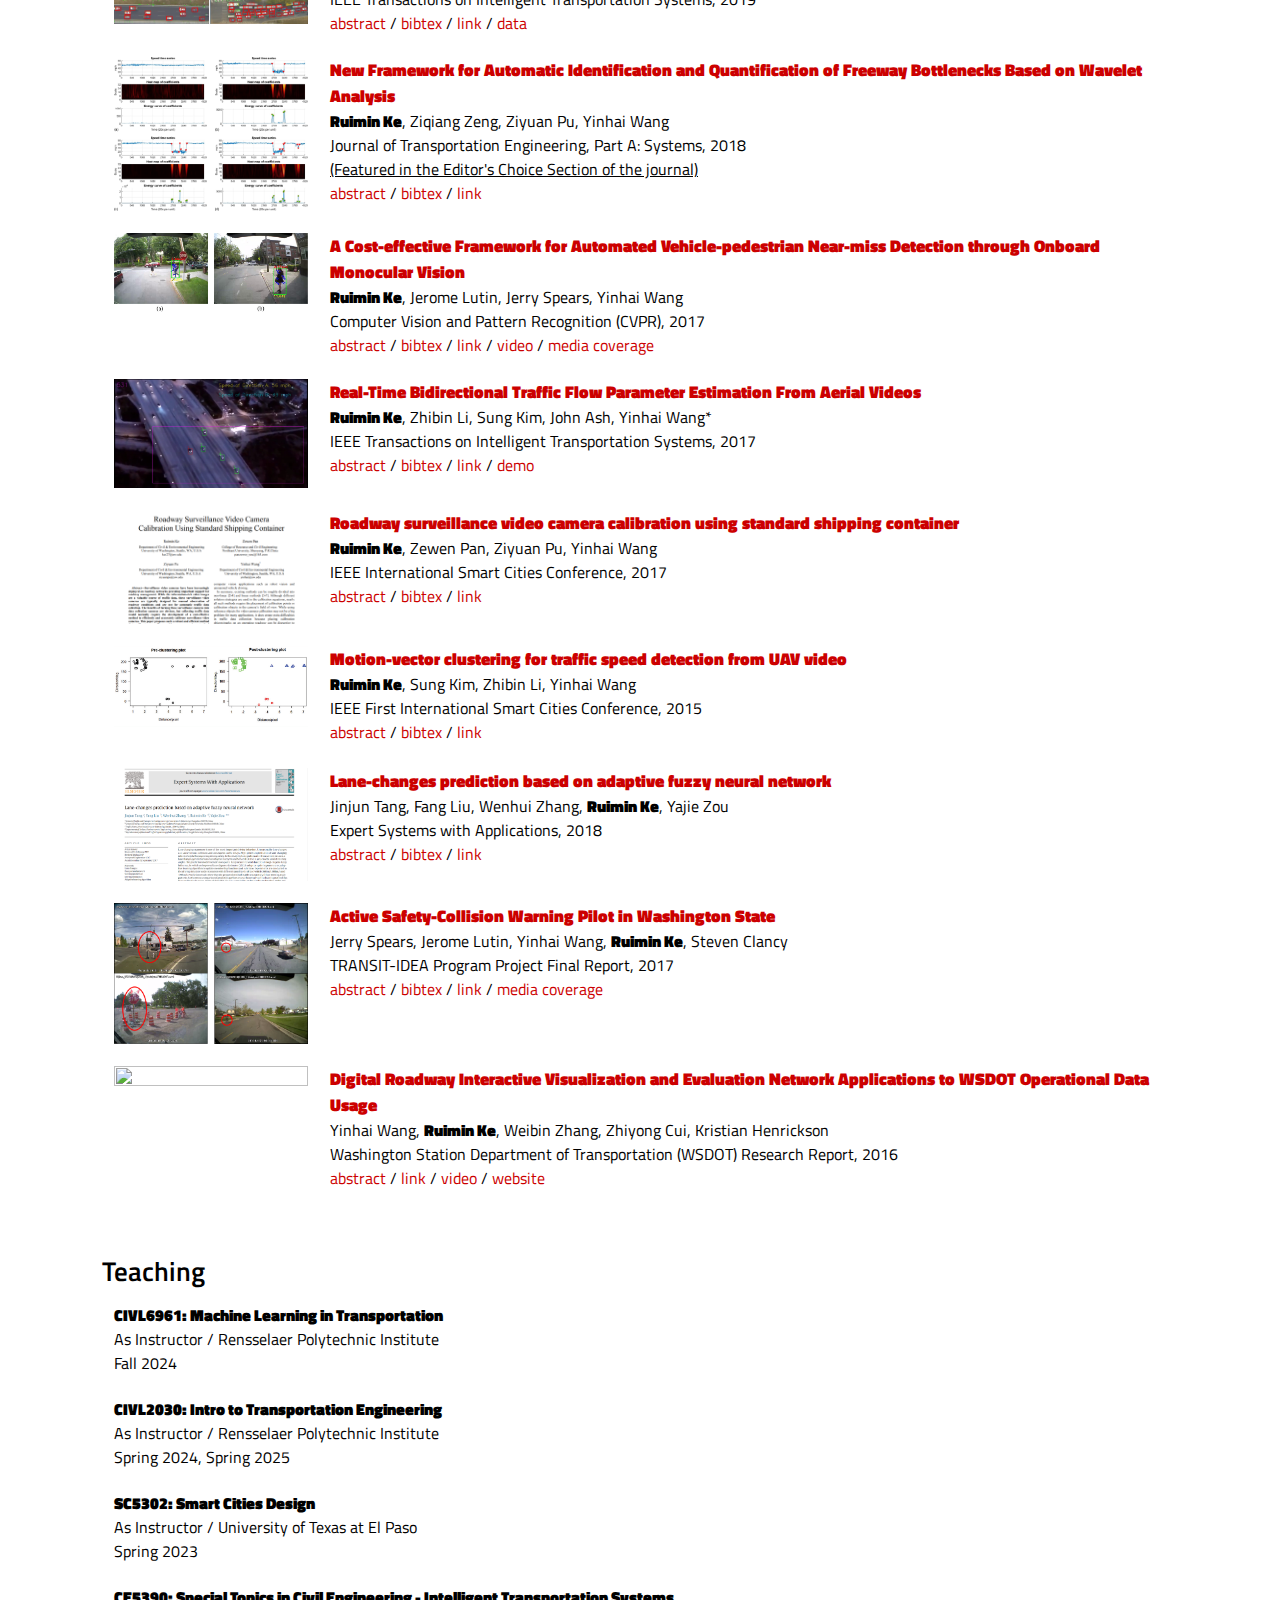
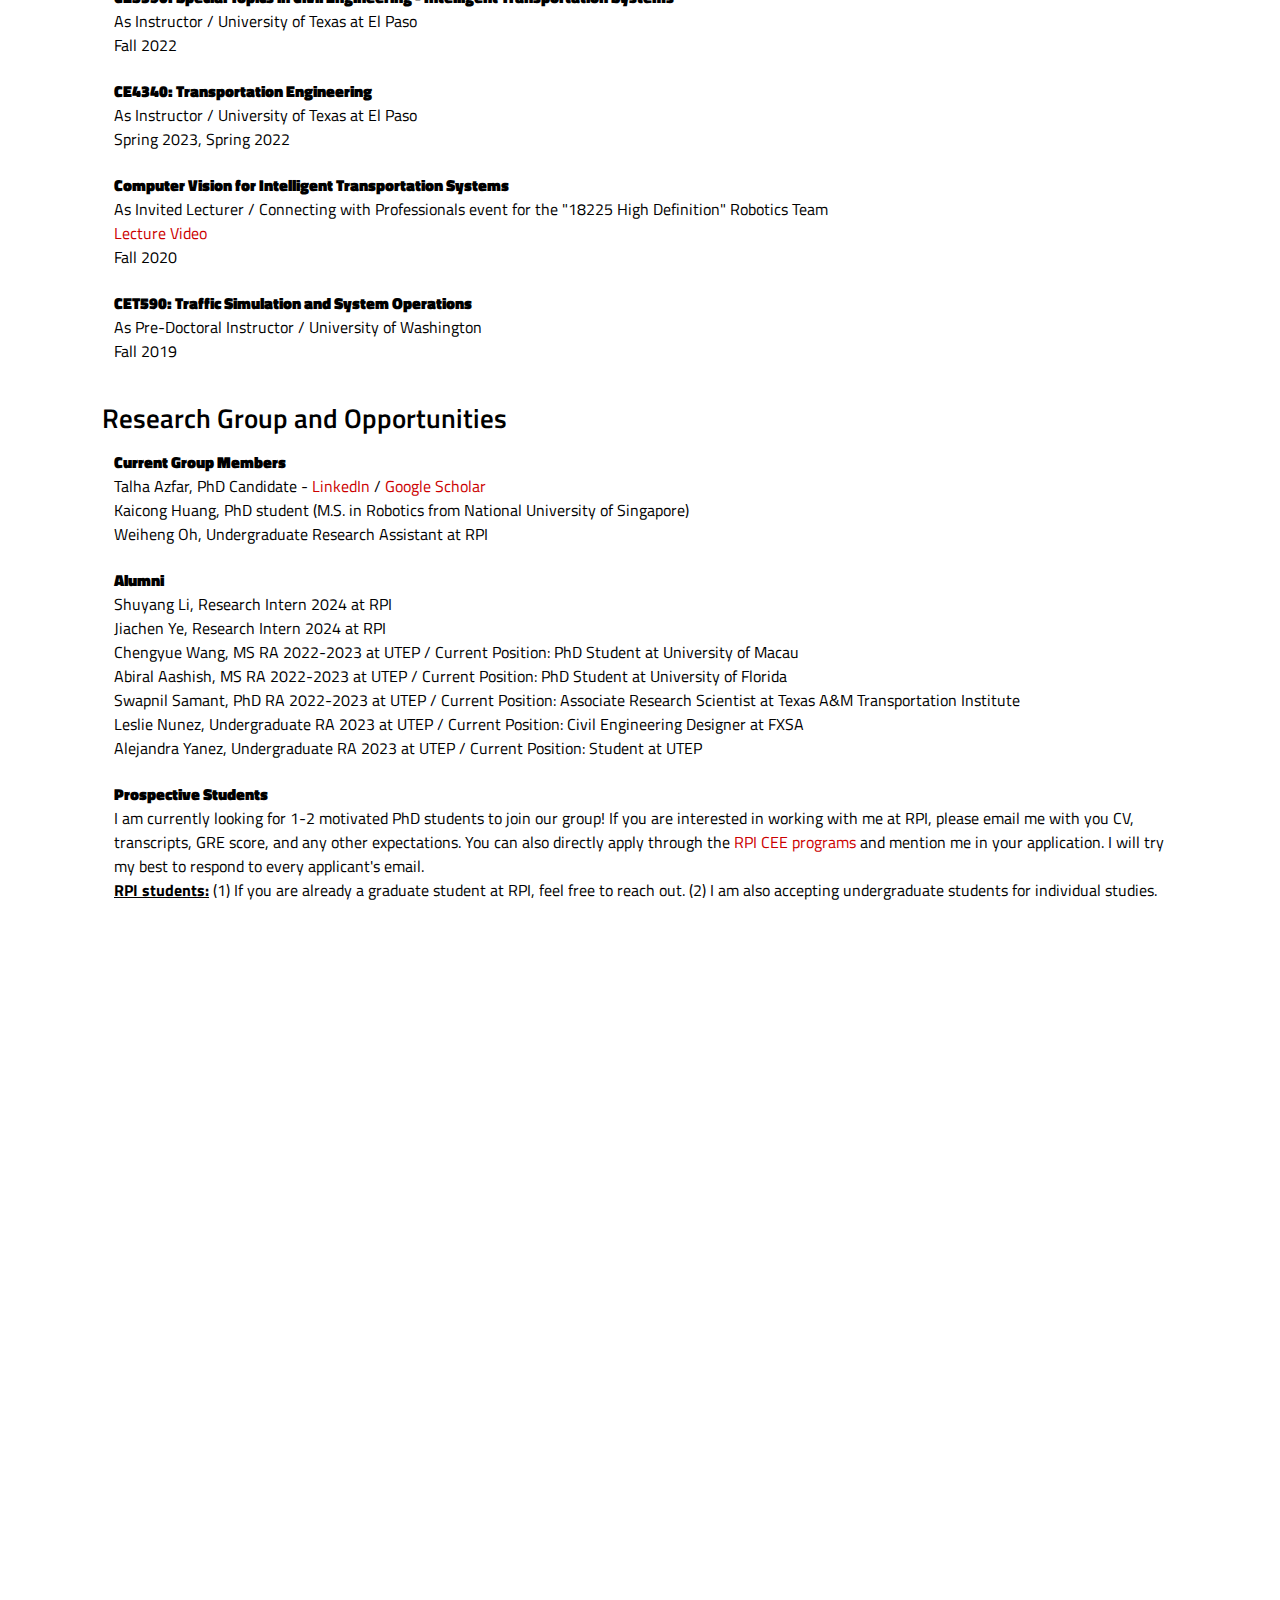
==== commit 7af9c881: "Update index.htm" ====
--- a/index.htm
+++ b/index.htm
@@ -40,6 +40,9 @@
           <heading>News</heading>
           <br />
           <ul>
+          <li><b>2025/02</b>: Invited Talk at the <a target="_blank" rel="noopener noreferrer" href="https://acecny.org/events/EventDetails.aspx?id=1894826">2025 ACEC NY Winter Conference</a> in Albany.
+          <li><b>2025/01</b>: Invited Talk at the AI+Quantum Technology workshop at TRB 2025.
+          <li><b>2025/01</b>: I co-chair the 27th COTA Winter Symposium with Dr. XB Hu at TRB 2025.
           <li><b>2024/11</b>: The <a target="_blank" rel="noopener noreferrer" href="https://ieeexplore.ieee.org/document/10770822">ChatSUMO paper</a> is published at IEEE Transactions on Intelligent Vehicles. Congrats to Shuyang and Talha!
           <li><b>2024/11</b>: New project from IBM.
           <li><b>2024/10</b>: Our group has four papers accepted at TRB 2024 for presentation. 
@@ -48,7 +51,7 @@
           <li><b>2024/09</b>: New projects from USDOT SEMPACT.
           <li><b>2024/08</b>: Welcome Kaicong Huang (National University of Singapore) to join our group as a PhD research assistant.
           <li><b>2024/06</b>: Welcome Shuyang Li (University of Michigan-Ann Arbor) and Jiachen Ye (Tsinghua University) to join our group officially as research interns.
-          <li><b>2024/06</b>: Our group, in collaboration with Google Inc, AIWaysion Inc, UW, and FSU, developed a comprehensive <a target="_blank" rel="noopener noreferrer" href="https://arxiv.org/abs/2406.00862">review paper on quantum computing in ITS</a>. 
+          <li><b>2024/06</b>: Our group, in collaboration with Google Inc, AIWaysion Inc, UW, and FSU, developed a comprehensive <a target="_blank" rel="noopener noreferrer" href="https://ieeexplore.ieee.org/abstract/document/10838498">review paper on quantum computing in ITS</a>. 
           <li><b>2024/05</b>: The TRB Edge Computing Subcommittee organized a session at the AI in Motion Symposium, focusing on roadway infrastructure computing and vehicle computing, with four speakers Dr. Chris Claudel, Dr. Chenxi Liu, Dr. Adian Cook, and Dr. Sidi Lu.
           <li><b>2024/04</b>: We hosted Dr. Yinhai Wang (University of Washington), Dr. Kris Henrickson (Uber), Dr. Ken Yang (AECOM), and Dr. Yiheng Feng (Purdue University).
           <li><b>2024/02</b>: US Patent <a target="_blank" rel="noopener noreferrer" href="https://patents.google.com/patent/US20240037899A1/en">Determining a visibility measure based on an image of an environment</a> is published.
@@ -210,7 +213,7 @@
             <tr>
               <td width="100%" valign="top"><strong>CIVL6961: Machine Learning in Transportation</strong><br />As Instructor / Rensselaer Polytechnic Institute</a><br/>Fall 2024 </td>
             <tr>
-              <td width="100%" valign="top"><strong>CIVL2030: Intro to Transportation Engineering</strong><br />As Instructor / Rensselaer Polytechnic Institute</a><br/>Spring 2024 </td>
+              <td width="100%" valign="top"><strong>CIVL2030: Intro to Transportation Engineering</strong><br />As Instructor / Rensselaer Polytechnic Institute</a><br/>Spring 2024, Spring 2025 </td>
             </tr>
 
             <tr>
@@ -244,10 +247,10 @@
         <heading>Research Group and Opportunities</heading>
         <table cellpadding="10" width="100%" align="left" border="0">
           <tr>
-            <td width="100%" valign="top"><strong>Current Group Members</strong><br /> Talha Azfar, PhD Candidate - <a target="_blank" rel="noopener noreferrer" href="https://www.linkedin.com/in/talha-azfar/">LinkedIn</a> / <a target="_blank" rel="noopener noreferrer" href="https://scholar.google.com/citations?user=upSJGWUAAAAJ&hl=en">Google Scholar</a> <br /> Kaicong Huang, PhD student (M.S. in Robotics from National University of Singapore) <br /> Jiachen Ye, Undergraduate Research Assistant (Tsinghua University)
+            <td width="100%" valign="top"><strong>Current Group Members</strong><br /> Talha Azfar, PhD Candidate - <a target="_blank" rel="noopener noreferrer" href="https://www.linkedin.com/in/talha-azfar/">LinkedIn</a> / <a target="_blank" rel="noopener noreferrer" href="https://scholar.google.com/citations?user=upSJGWUAAAAJ&hl=en">Google Scholar</a> <br /> Kaicong Huang, PhD student (M.S. in Robotics from National University of Singapore) <br /> Weiheng Oh, Undergraduate Research Assistant at RPI
           </tr>
           <tr>
-            <td width="100%" valign="top"><strong>Alumni</strong><br /> Shuyang Li, Research Intern 2024 at RPI / Current Position: MS Student at University of Michigan <br /> Chengyue Wang, MS RA 2022-2023 at UTEP / Current Position: PhD Student at University of Macau
+            <td width="100%" valign="top"><strong>Alumni</strong><br /> Shuyang Li, Research Intern 2024 at RPI <br /> Jiachen Ye, Research Intern 2024 at RPI <br /> Chengyue Wang, MS RA 2022-2023 at UTEP / Current Position: PhD Student at University of Macau
             <br /> Abiral Aashish, MS RA 2022-2023 at UTEP / Current Position: PhD Student at University of Florida
             <br /> Swapnil Samant, PhD RA 2022-2023 at UTEP / Current Position: Associate Research Scientist at Texas A&M Transportation Institute
             <br /> Leslie Nunez, Undergraduate RA 2023 at UTEP / Current Position: Civil Engineering Designer at FXSA
